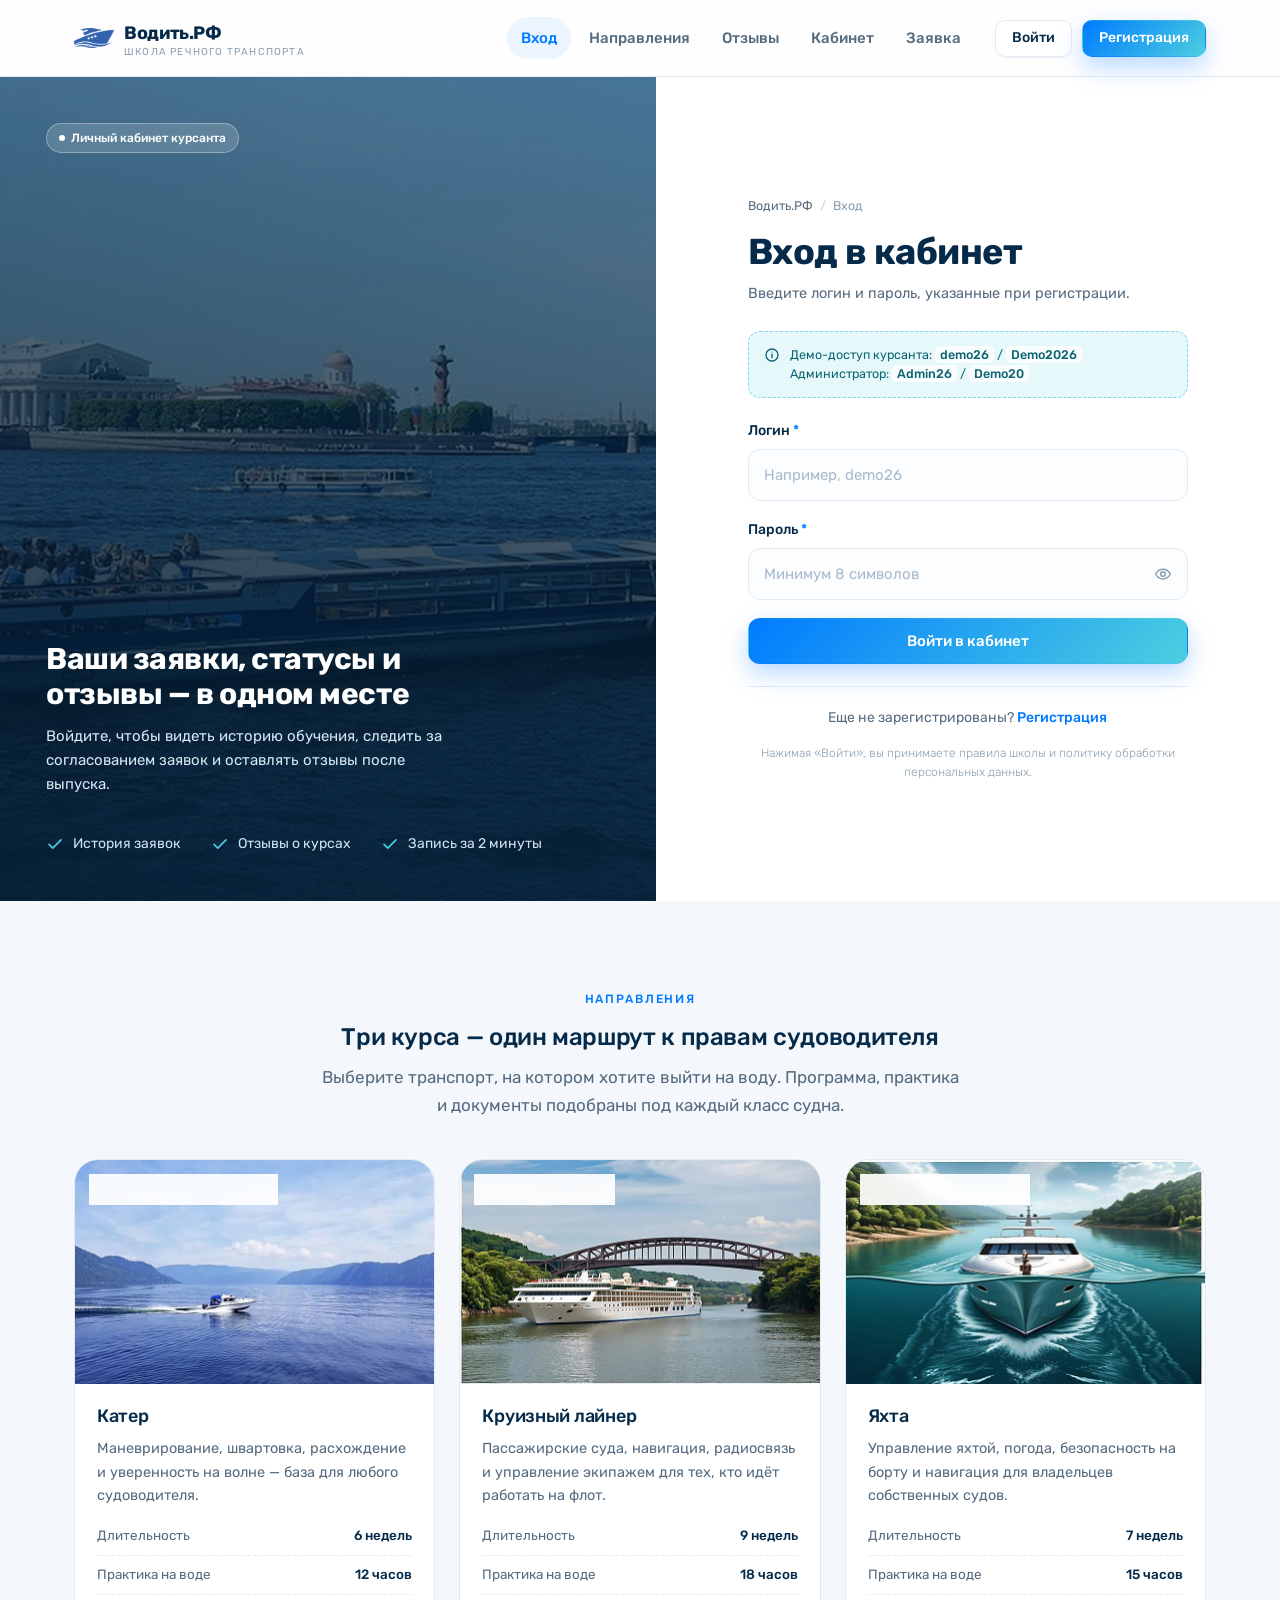
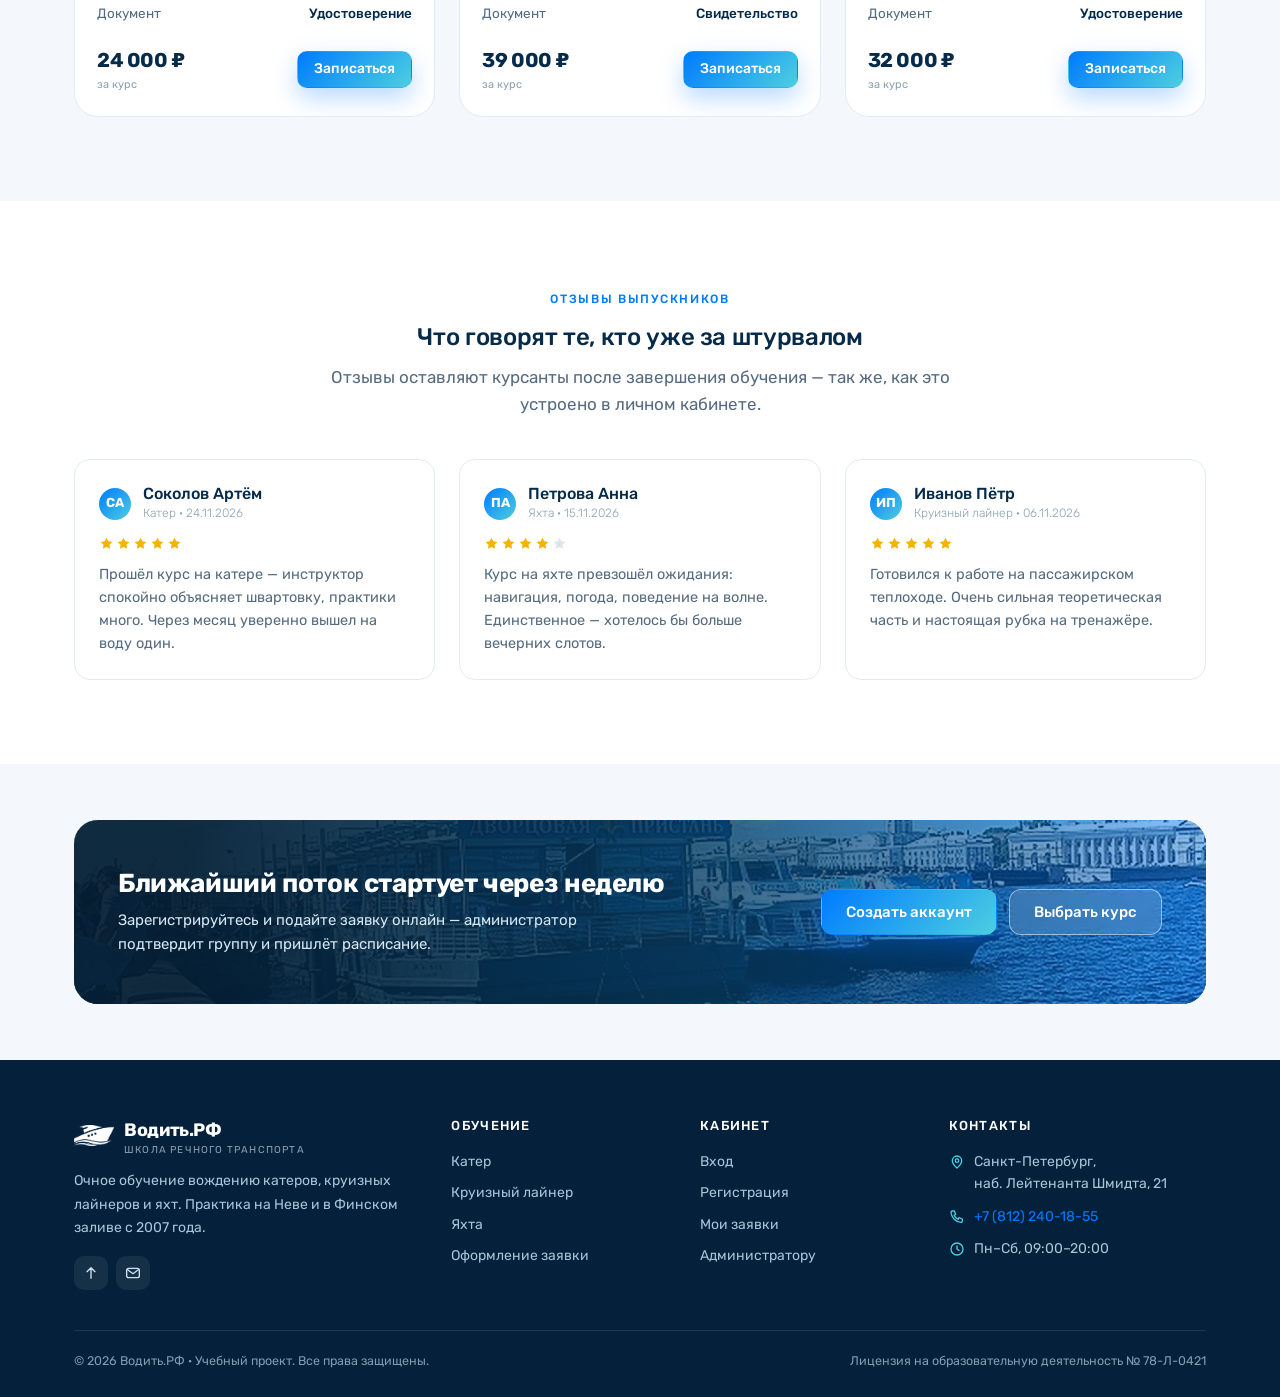
==== vodit-rf/account.html @ 9b8317c1 "Пересобирает сайт в плоский комплект: 5 HTML, 1 CSS, 1 JS и фото в одной папке Co-authored-by: arena" ====
<!DOCTYPE html>
<html lang="ru">
<head>
  <meta charset="UTF-8">
  <meta name="viewport" content="width=device-width, initial-scale=1">
  <title>Личный кабинет — Водить.РФ</title>
  <meta name="description" content="Личный кабинет курсанта школы «Водить.РФ»: история заявок на обучение, статусы согласования и отзывы о курсах.">
  <meta name="theme-color" content="#007BFF">
  <link rel="icon" href="favicon.png" type="image/png">
  <link rel="stylesheet" href="style.css">
</head>
<body data-page="account">
  <a class="skip-link" href="#main">Перейти к содержанию</a>

  <header class="site-header">
    <div class="container site-header__inner">
      <a class="brand" href="index.html" aria-label="Водить.РФ — на главную">
        <img src="logo.png" alt="" width="40" height="30" decoding="async">
        <span>Водить.РФ<small>школа речного транспорта</small></span>
      </a>

      <nav class="nav" id="mainNav" aria-label="Основная навигация">
        <ul class="nav__list">
          <li><a class="nav__link" href="index.html">Главная</a></li>
          <li><a class="nav__link" href="index.html#courses">Направления</a></li>
          <li><a class="nav__link is-active" href="account.html" aria-current="page">Мой кабинет</a></li>
          <li><a class="nav__link" href="request.html">Новая заявка</a></li>
        </ul>
      </nav>

      <div class="header-actions" data-header-actions>
        <a class="btn btn--ghost btn--sm" href="index.html">Войти</a>
        <a class="btn btn--primary btn--sm" href="register.html">Регистрация</a>
      </div>

      <button class="burger" type="button" aria-label="Меню" aria-controls="mainNav" aria-expanded="false"><span></span></button>
    </div>
  </header>

  <main id="main">
    <div class="page-head">
      <div class="container">
        <nav class="breadcrumbs" aria-label="Хлебные крошки">
          <a href="index.html">Главная</a><span class="sep">/</span><span>Личный кабинет</span>
        </nav>
        <h1>Личный кабинет</h1>
        <p>История ваших заявок, статусы согласования и отзывы о пройденных курсах.</p>
      </div>
    </div>

    <div class="container">
      <div class="account">
        <!-- Профиль -->
        <aside>
          <div class="card profile-card">
            <div class="profile-card__top">
              <span class="avatar" data-user-initials>—</span>
              <div class="profile-card__name" data-user-name>Курсант</div>
              <div class="profile-card__login" data-user-login>@login</div>
            </div>
            <div class="profile-card__info">
              <div>
                <svg viewBox="0 0 24 24" fill="none" stroke="currentColor" stroke-width="2" stroke-linecap="round" stroke-linejoin="round" aria-hidden="true"><rect x="2.5" y="5" width="19" height="14" rx="3"/><path d="m4 7 8 6 8-6"/></svg>
                <span><b>E-mail</b><span data-user-email>—</span></span>
              </div>
              <div>
                <svg viewBox="0 0 24 24" fill="none" stroke="currentColor" stroke-width="2" stroke-linecap="round" stroke-linejoin="round" aria-hidden="true"><path d="M5 3h3l2 5-2.5 1.5a12 12 0 0 0 6 6L15 13l5 2v3a2 2 0 0 1-2.2 2A16.5 16.5 0 0 1 3 5.2 2 2 0 0 1 5 3Z"/></svg>
                <span><b>Телефон</b><span data-user-phone>—</span></span>
              </div>
              <div>
                <svg viewBox="0 0 24 24" fill="none" stroke="currentColor" stroke-width="2" stroke-linecap="round" stroke-linejoin="round" aria-hidden="true"><rect x="3" y="5" width="18" height="16" rx="3"/><path d="M8 3v4M16 3v4M3 10h18"/></svg>
                <span><b>Дата рождения</b><span data-user-birth>—</span></span>
              </div>
            </div>
            <div class="profile-card__foot">
              <a class="btn btn--primary btn--block btn--sm" href="request.html">Новая заявка</a>
              <button class="btn btn--ghost btn--block btn--sm mt-8" type="button" data-action="logout">Выйти из аккаунта</button>
            </div>
          </div>
        </aside>

        <!-- Контент -->
        <div class="account__main">
          <section class="account-hero">
            <img src="account-hero.jpg" alt="" width="1000" height="563" loading="lazy" decoding="async">
            <div>
              <h2>С возвращением на борт!</h2>
              <p>Активные заявки и отзывы всегда под рукой.</p>
            </div>
            <div class="mini-stats">
              <div class="mini-stat"><b data-count-total>0</b><span>заявок</span></div>
              <div class="mini-stat"><b data-count-progress>0</b><span>в обучении</span></div>
              <div class="mini-stat"><b data-count-done>0</b><span>завершено</span></div>
            </div>
          </section>

          <!-- Слайдер -->
          <section class="card" aria-label="Атмосфера школы" style="padding:18px">
            <div class="panel-head" style="padding:4px 6px 0;margin-bottom:14px">
              <h2 style="font-size:18px;font-weight:500">Атмосфера школы</h2>
              <span class="xs">Слайды меняются каждые 3 секунды</span>
            </div>
            <div class="slider" data-slider data-interval="3000" role="region" aria-roledescription="карусель" aria-label="Фотографии обучения">
              <div class="slider__viewport">
                <div class="slider__track">
                  <figure class="slider__slide" style="margin:0">
                    <img src="slide-1.jpg" alt="Прогулочный теплоход у набережной" width="900" height="600" decoding="async">
                    <span class="badge badge--white slide-badge">Маршрут</span>
                    <figcaption class="slider__caption">
                      <h3>Каналы и набережные</h3>
                      <p>Городская акватория и работа с фарватером</p>
                    </figcaption>
                  </figure>
                  <figure class="slider__slide" style="margin:0">
                    <img src="slide-2.jpg" alt="Теплоход с пассажирами на Неве" width="900" height="600" loading="lazy" decoding="async">
                    <span class="badge badge--white slide-badge">Практика</span>
                    <figcaption class="slider__caption">
                      <h3>Большая вода</h3>
                      <p>Выходы на Неву и в Финский залив</p>
                    </figcaption>
                  </figure>
                  <figure class="slider__slide" style="margin:0">
                    <img src="slide-3.jpg" alt="Моторная лодка на песчаном берегу" width="900" height="600" loading="lazy" decoding="async">
                    <span class="badge badge--white slide-badge">Флот</span>
                    <figcaption class="slider__caption">
                      <h3>Суда школы</h3>
                      <p>Катера и яхты, готовые к занятиям</p>
                    </figcaption>
                  </figure>
                  <figure class="slider__slide" style="margin:0">
                    <img src="slide-4.jpg" alt="Пассажирское судно на реке" width="900" height="600" loading="lazy" decoding="async">
                    <span class="badge badge--white slide-badge">Лайнеры</span>
                    <figcaption class="slider__caption">
                      <h3>Пассажирский флот</h3>
                      <p>Практика на судне класса «река — море»</p>
                    </figcaption>
                  </figure>
                </div>
                <button class="slider__nav slider__nav--prev" type="button" aria-label="Предыдущий слайд">
                  <svg viewBox="0 0 24 24" fill="none" stroke="currentColor" stroke-width="2.4" stroke-linecap="round" stroke-linejoin="round" aria-hidden="true"><path d="m14 6-6 6 6 6"/></svg>
                </button>
                <button class="slider__nav slider__nav--next" type="button" aria-label="Следующий слайд">
                  <svg viewBox="0 0 24 24" fill="none" stroke="currentColor" stroke-width="2.4" stroke-linecap="round" stroke-linejoin="round" aria-hidden="true"><path d="m10 6 6 6-6 6"/></svg>
                </button>
                <div class="slider__dots"></div>
                <div class="slider__progress" aria-hidden="true"></div>
              </div>
            </div>
          </section>

          <!-- Вкладки -->
          <div class="tabs" role="tablist" aria-label="Разделы кабинета">
            <button class="tab is-active" type="button" role="tab" data-tab="requests" aria-selected="true" id="tabRequests" aria-controls="panelRequests">
              Мои заявки <span class="tab__count" data-count-requests>0</span>
            </button>
            <button class="tab" type="button" role="tab" data-tab="reviews" aria-selected="false" id="tabReviews" aria-controls="panelReviews">
              Мои отзывы <span class="tab__count" data-count-reviews>0</span>
            </button>
          </div>

          <section data-panel="requests" id="panelRequests" role="tabpanel" aria-labelledby="tabRequests">
            <div class="panel-head">
              <h2>История заявок</h2>
              <a class="btn btn--ghost btn--sm" href="request.html">+ Новая заявка</a>
            </div>
            <div class="requests" data-requests-list></div>
          </section>

          <section data-panel="reviews" id="panelReviews" role="tabpanel" aria-labelledby="tabReviews" hidden>
            <div class="panel-head">
              <h2>Мои отзывы</h2>
              <span class="xs">Отзыв доступен после завершения обучения</span>
            </div>
            <div class="requests" data-reviews-list></div>
          </section>
        </div>
      </div>
    </div>
  </main>

  <footer class="site-footer">
    <div class="container">
      <div class="footer-bottom" style="margin-top:0;border-top:0;padding-top:0">
        <span>© <span data-year>2026</span> Водить.РФ · Учебный проект</span>
        <span><a href="index.html#courses">Направления</a> · <a href="request.html">Оформить заявку</a> · <a href="index.html#faq">Вопросы</a></span>
      </div>
    </div>
  </footer>

  <!-- Модальное окно отзыва -->
  <div class="modal" id="reviewModal" role="dialog" aria-modal="true" aria-labelledby="reviewModalTitle" aria-hidden="true">
    <div class="modal__overlay"></div>
    <div class="modal__dialog">
      <div class="modal__head">
        <div>
          <h2 id="reviewModalTitle">Отзыв о курсе</h2>
          <p id="reviewRequestInfo">Заявка</p>
        </div>
        <button class="modal__close" type="button" data-modal-close aria-label="Закрыть окно">
          <svg viewBox="0 0 24 24" fill="none" stroke="currentColor" stroke-width="2.2" stroke-linecap="round" aria-hidden="true"><path d="m6 6 12 12M18 6 6 18"/></svg>
        </button>
      </div>

      <form id="reviewForm" novalidate>
        <div class="field">
          <label class="field__label">Ваша оценка</label>
          <div class="stars-input" id="ratingStars">
            <button type="button" data-value="1" aria-label="1 из 5"><svg viewBox="0 0 24 24" fill="currentColor" aria-hidden="true"><path d="M12 2.6l2.9 5.9 6.5.95-4.7 4.6 1.1 6.45L12 17.45 6.2 20.5l1.1-6.45-4.7-4.6 6.5-.95L12 2.6Z"/></svg></button>
            <button type="button" data-value="2" aria-label="2 из 5"><svg viewBox="0 0 24 24" fill="currentColor" aria-hidden="true"><path d="M12 2.6l2.9 5.9 6.5.95-4.7 4.6 1.1 6.45L12 17.45 6.2 20.5l1.1-6.45-4.7-4.6 6.5-.95L12 2.6Z"/></svg></button>
            <button type="button" data-value="3" aria-label="3 из 5"><svg viewBox="0 0 24 24" fill="currentColor" aria-hidden="true"><path d="M12 2.6l2.9 5.9 6.5.95-4.7 4.6 1.1 6.45L12 17.45 6.2 20.5l1.1-6.45-4.7-4.6 6.5-.95L12 2.6Z"/></svg></button>
            <button type="button" data-value="4" aria-label="4 из 5"><svg viewBox="0 0 24 24" fill="currentColor" aria-hidden="true"><path d="M12 2.6l2.9 5.9 6.5.95-4.7 4.6 1.1 6.45L12 17.45 6.2 20.5l1.1-6.45-4.7-4.6 6.5-.95L12 2.6Z"/></svg></button>
            <button type="button" data-value="5" aria-label="5 из 5"><svg viewBox="0 0 24 24" fill="currentColor" aria-hidden="true"><path d="M12 2.6l2.9 5.9 6.5.95-4.7 4.6 1.1 6.45L12 17.45 6.2 20.5l1.1-6.45-4.7-4.6 6.5-.95L12 2.6Z"/></svg></button>
          </div>
          <span class="error-text" id="ratingError" role="alert"></span>
        </div>

        <div class="field">
          <label class="field__label" for="reviewText">Ваш отзыв</label>
          <textarea class="textarea" id="reviewText" name="text" rows="4" placeholder="Что понравилось, что запомнилось, чего не хватило?" required></textarea>
          <span class="field__hint">Минимум 15 символов. Отзыв публикуется от вашего имени.</span>
          <span class="error-text" role="alert"></span>
        </div>

        <div class="modal__actions">
          <button class="btn btn--ghost" type="button" data-modal-close>Отмена</button>
          <button class="btn btn--primary" type="submit">Опубликовать отзыв</button>
        </div>
      </form>
    </div>
  </div>

  <script src="app.js" defer></script>
</body>
</html>
---- vodit-rf/style.css ----
/* ============================================================
   Водить.РФ — Школа вождения речного транспорта
   Единый файл стилей (дизайн-система по брендбуку)
   Палитра: #007BFF · #4CCFE0 · #FFFFFF · #28A745 · #6C757D
   Шрифт: Rubik (локально, woff2)
   ============================================================ */

/* ---------- 1. Шрифты (Rubik встроен в base64 — внешние файлы не нужны) ---------- */
@font-face {
  font-family: "Rubik";
  font-style: normal;
  font-weight: 300;
  font-display: swap;
  src: url("[data-uri]") format("woff2");
  unicode-range: U+0301, U+0400-045F, U+0490-0491, U+04B0-04B1, U+2116;
}
@font-face {
  font-family: "Rubik";
  font-style: normal;
  font-weight: 300;
  font-display: swap;
  src: url("[data-uri]") format("woff2");
  unicode-range: U+0000-00FF, U+0131, U+0152-0153, U+02BB-02BC, U+02C6, U+02DA,
    U+02DC, U+0304, U+0308, U+0329, U+2000-206F, U+20AC, U+2122, U+2191, U+2193,
    U+2212, U+2215, U+FEFF, U+FFFD;
}
@font-face {
  font-family: "Rubik";
  font-style: normal;
  font-weight: 400;
  font-display: swap;
  src: url("[data-uri]") format("woff2");
  unicode-range: U+0301, U+0400-045F, U+0490-0491, U+04B0-04B1, U+2116;
}
@font-face {
  font-family: "Rubik";
  font-style: normal;
  font-weight: 400;
  font-display: swap;
  src: url("[data-uri]") format("woff2");
  unicode-range: U+0000-00FF, U+0131, U+0152-0153, U+02BB-02BC, U+02C6, U+02DA,
    U+02DC, U+0304, U+0308, U+0329, U+2000-206F, U+20AC, U+2122, U+2191, U+2193,
    U+2212, U+2215, U+FEFF, U+FFFD;
}
@font-face {
  font-family: "Rubik";
  font-style: normal;
  font-weight: 500;
  font-display: swap;
  src: url("[data-uri]") format("woff2");
  unicode-range: U+0301, U+0400-045F, U+0490-0491, U+04B0-04B1, U+2116;
}
@font-face {
  font-family: "Rubik";
  font-style: normal;
  font-weight: 500;
  font-display: swap;
  src: url("[data-uri]") format("woff2");
  unicode-range: U+0000-00FF, U+0131, U+0152-0153, U+02BB-02BC, U+02C6, U+02DA,
    U+02DC, U+0304, U+0308, U+0329, U+2000-206F, U+20AC, U+2122, U+2191, U+2193,
    U+2212, U+2215, U+FEFF, U+FFFD;
}
@font-face {
  font-family: "Rubik";
  font-style: normal;
  font-weight: 700;
  font-display: swap;
  src: url("[data-uri]") format("woff2");
  unicode-range: U+0301, U+0400-045F, U+0490-0491, U+04B0-04B1, U+2116;
}
@font-face {
  font-family: "Rubik";
  font-style: normal;
  font-weight: 700;
  font-display: swap;
  src: url("[data-uri]") format("woff2");
  unicode-range: U+0000-00FF, U+0131, U+0152-0153, U+02BB-02BC, U+02C6, U+02DA,
    U+02DC, U+0304, U+0308, U+0329, U+2000-206F, U+20AC, U+2122, U+2191, U+2193,
    U+2212, U+2215, U+FEFF, U+FFFD;
}

/* ---------- 2. Токены ---------- */
:root {
  /* Бренд */
  --blue: #007bff;
  --blue-dark: #0066d6;
  --blue-deep: #0a3d63;
  --navy: #062b4a;
  --aqua: #4ccfe0;
  --aqua-soft: #e7f8fb;
  --green: #28a745;
  --green-soft: #e8f7ec;
  --gray: #6c757d;
  --white: #ffffff;

  /* Нейтральные */
  --bg: #f4f8fc;
  --surface: #ffffff;
  --line: #e2ebf3;
  --text: #10263a;
  --text-soft: #566b7f;
  --text-mute: #8ba0b2;

  /* Эффекты */
  --radius-sm: 10px;
  --radius: 16px;
  --radius-lg: 24px;
  --shadow-xs: 0 1px 2px rgba(10, 61, 99, 0.06);
  --shadow-sm: 0 4px 14px rgba(10, 61, 99, 0.07);
  --shadow: 0 12px 34px rgba(10, 61, 99, 0.1);
  --shadow-lg: 0 24px 60px rgba(6, 43, 74, 0.16);
  --ring: 0 0 0 4px rgba(0, 123, 255, 0.16);
  --grad-sea: linear-gradient(135deg, #0a3d63 0%, #007bff 62%, #4ccfe0 130%);
  --grad-aqua: linear-gradient(135deg, #007bff 0%, #4ccfe0 100%);
  --ease: cubic-bezier(0.22, 0.61, 0.36, 1);
  --header-h: 76px;
  --container: 1180px;
}

/* ---------- 3. Сброс и база ---------- */
*,
*::before,
*::after {
  box-sizing: border-box;
}
html {
  -webkit-text-size-adjust: 100%;
  scroll-behavior: smooth;
  scroll-padding-top: calc(var(--header-h) + 16px);
}
body {
  margin: 0;
  font-family: "Rubik", "Segoe UI", system-ui, -apple-system, sans-serif;
  font-size: 16px;
  line-height: 1.6;
  color: var(--text);
  background: var(--bg);
  -webkit-font-smoothing: antialiased;
  text-rendering: optimizeLegibility;
  overflow-x: hidden;
}
img,
svg,
video {
  display: block;
  max-width: 100%;
}
img {
  height: auto;
}
a {
  color: var(--blue);
  text-decoration: none;
  transition: color 0.2s var(--ease);
}
a:hover {
  color: var(--blue-dark);
}
button,
input,
select,
textarea {
  font: inherit;
  color: inherit;
}
button {
  cursor: pointer;
  border: 0;
  background: none;
}
ul,
ol {
  margin: 0;
  padding: 0;
  list-style: none;
}
p {
  margin: 0 0 1em;
}
p:last-child {
  margin-bottom: 0;
}
h1,
h2,
h3,
h4 {
  margin: 0 0 0.5em;
  line-height: 1.22;
  letter-spacing: -0.015em;
  font-weight: 700;
  color: var(--navy);
}
/* Размеры по руководству по стилю */
h1 {
  font-size: 36px;
}
h2 {
  font-size: 24px;
  font-weight: 500;
}
h3 {
  font-size: 18px;
  font-weight: 500;
}
.small,
.text-sm {
  font-size: 14px;
}
.xs {
  font-size: 12px;
  font-weight: 300;
  color: var(--text-mute);
}
:focus-visible {
  outline: 3px solid var(--aqua);
  outline-offset: 2px;
}
::selection {
  background: rgba(0, 123, 255, 0.18);
}
[hidden] {
  display: none !important;
}

/* ---------- 4. Каркас ---------- */
.container {
  width: 100%;
  max-width: var(--container);
  margin-inline: auto;
  padding-inline: 24px;
}
.section {
  padding: 84px 0;
}
.section--tight {
  padding: 56px 0;
}
.section--surface {
  background: var(--surface);
}
.section__head {
  max-width: 640px;
  margin-bottom: 40px;
}
.section__head--center {
  margin-inline: auto;
  text-align: center;
}
.eyebrow {
  display: inline-flex;
  align-items: center;
  gap: 8px;
  margin-bottom: 14px;
  font-size: 12px;
  font-weight: 500;
  letter-spacing: 0.14em;
  text-transform: uppercase;
  color: var(--blue);
}
.eyebrow::before {
  content: "";
  width: 22px;
  height: 2px;
  border-radius: 2px;
  background: var(--grad-aqua);
}
.section__head--center .eyebrow::before {
  display: none;
}
.lead {
  font-size: 17px;
  color: var(--text-soft);
}
.grid {
  display: grid;
  gap: 24px;
}
.grid--2 {
  grid-template-columns: repeat(2, minmax(0, 1fr));
}
.grid--3 {
  grid-template-columns: repeat(3, minmax(0, 1fr));
}
.grid--4 {
  grid-template-columns: repeat(4, minmax(0, 1fr));
}
.skip-link {
  position: absolute;
  left: 16px;
  top: -60px;
  z-index: 200;
  padding: 10px 18px;
  border-radius: var(--radius-sm);
  background: var(--blue);
  color: #fff;
  font-weight: 500;
  transition: top 0.2s var(--ease);
}
.skip-link:focus {
  top: 12px;
  color: #fff;
}

/* ---------- 5. Шапка ---------- */
.site-header {
  position: sticky;
  top: 0;
  z-index: 90;
  background: rgba(255, 255, 255, 0.86);
  backdrop-filter: blur(14px);
  -webkit-backdrop-filter: blur(14px);
  border-bottom: 1px solid rgba(226, 235, 243, 0.9);
  transition: box-shadow 0.25s var(--ease), background 0.25s var(--ease);
}
.site-header.is-scrolled {
  box-shadow: 0 8px 26px rgba(10, 61, 99, 0.1);
  background: rgba(255, 255, 255, 0.95);
}
.site-header__inner {
  display: flex;
  align-items: center;
  gap: 20px;
  min-height: var(--header-h);
}
.brand {
  display: inline-flex;
  align-items: center;
  gap: 10px;
  font-weight: 700;
  font-size: 18px;
  color: var(--navy);
  letter-spacing: -0.02em;
  flex-shrink: 0;
}
.brand:hover {
  color: var(--blue);
}
.brand img {
  width: 40px;
  height: 30px;
  object-fit: contain;
}
.brand span small {
  display: block;
  font-size: 10px;
  font-weight: 400;
  letter-spacing: 0.12em;
  text-transform: uppercase;
  color: var(--text-mute);
  line-height: 1;
}
.nav {
  margin-left: auto;
}
.nav__list {
  display: flex;
  align-items: center;
  gap: 4px;
}
.nav__link {
  position: relative;
  display: inline-block;
  padding: 9px 14px;
  border-radius: 999px;
  font-size: 15px;
  font-weight: 500;
  color: var(--text-soft);
  transition: color 0.2s var(--ease), background 0.2s var(--ease);
}
.nav__link:hover,
.nav__link.is-active {
  color: var(--blue);
  background: rgba(0, 123, 255, 0.07);
}
.header-actions {
  display: flex;
  align-items: center;
  gap: 10px;
}
.header-user {
  display: inline-flex;
  align-items: center;
  gap: 10px;
  padding: 6px 14px 6px 6px;
  border: 1px solid var(--line);
  border-radius: 999px;
  background: #fff;
  font-size: 14px;
  font-weight: 500;
  color: var(--navy);
  transition: border-color 0.2s var(--ease), box-shadow 0.2s var(--ease);
}
.header-user:hover {
  border-color: rgba(0, 123, 255, 0.4);
  box-shadow: var(--shadow-xs);
  color: var(--navy);
}
.avatar {
  display: grid;
  place-items: center;
  width: 32px;
  height: 32px;
  border-radius: 50%;
  background: var(--grad-aqua);
  color: #fff;
  font-size: 13px;
  font-weight: 700;
  flex-shrink: 0;
}
.avatar--lg {
  width: 64px;
  height: 64px;
  font-size: 22px;
}
.burger {
  display: none;
  width: 44px;
  height: 44px;
  border-radius: 12px;
  border: 1px solid var(--line);
  background: #fff;
  place-items: center;
}
.burger span {
  display: block;
  width: 20px;
  height: 2px;
  border-radius: 2px;
  background: var(--navy);
  transition: transform 0.25s var(--ease), opacity 0.2s var(--ease);
  position: relative;
}
.burger span::before,
.burger span::after {
  content: "";
  position: absolute;
  left: 0;
  width: 20px;
  height: 2px;
  border-radius: 2px;
  background: var(--navy);
  transition: transform 0.25s var(--ease);
}
.burger span::before {
  top: -6px;
}
.burger span::after {
  top: 6px;
}
.burger[aria-expanded="true"] span {
  background: transparent;
}
.burger[aria-expanded="true"] span::before {
  transform: translateY(6px) rotate(45deg);
}
.burger[aria-expanded="true"] span::after {
  transform: translateY(-6px) rotate(-45deg);
}

/* ---------- 6. Кнопки ---------- */
.btn {
  display: inline-flex;
  align-items: center;
  justify-content: center;
  gap: 9px;
  padding: 13px 24px;
  border-radius: 12px;
  font-size: 15px;
  font-weight: 500;
  line-height: 1.2;
  text-align: center;
  white-space: nowrap;
  border: 1px solid transparent;
  transition: transform 0.18s var(--ease), box-shadow 0.22s var(--ease),
    background 0.22s var(--ease), color 0.22s var(--ease),
    border-color 0.22s var(--ease);
  will-change: transform;
}
.btn:active {
  transform: translateY(1px) scale(0.995);
}
.btn:disabled,
.btn[aria-disabled="true"] {
  opacity: 0.55;
  cursor: not-allowed;
  transform: none;
  box-shadow: none;
}
.btn svg {
  width: 18px;
  height: 18px;
  flex-shrink: 0;
}
.btn--primary {
  background: var(--grad-aqua);
  color: #fff;
  box-shadow: 0 10px 24px rgba(0, 123, 255, 0.28);
}
.btn--primary:hover {
  color: #fff;
  box-shadow: 0 16px 32px rgba(0, 123, 255, 0.36);
  transform: translateY(-2px);
}
.btn--ghost {
  background: #fff;
  color: var(--navy);
  border-color: var(--line);
  box-shadow: var(--shadow-xs);
}
.btn--ghost:hover {
  color: var(--blue);
  border-color: rgba(0, 123, 255, 0.45);
  transform: translateY(-2px);
  box-shadow: var(--shadow-sm);
}
.btn--light {
  background: rgba(255, 255, 255, 0.14);
  border-color: rgba(255, 255, 255, 0.5);
  color: #fff;
  backdrop-filter: blur(6px);
}
.btn--light:hover {
  background: rgba(255, 255, 255, 0.24);
  color: #fff;
  transform: translateY(-2px);
}
.btn--success {
  background: var(--green);
  color: #fff;
  box-shadow: 0 10px 24px rgba(40, 167, 69, 0.26);
}
.btn--success:hover {
  color: #fff;
  transform: translateY(-2px);
}
.btn--danger {
  background: #d13a34;
  color: #fff;
  box-shadow: 0 10px 24px rgba(209, 58, 52, 0.24);
}
.btn--danger:hover {
  color: #fff;
  background: #bf2f29;
  transform: translateY(-2px);
}
.btn--sm {
  padding: 9px 16px;
  font-size: 14px;
  border-radius: 10px;
}
.btn--block {
  width: 100%;
}
.btn--icon {
  padding: 10px;
  width: 42px;
  height: 42px;
  border-radius: 12px;
}
.btn.is-loading {
  color: transparent !important;
  pointer-events: none;
  position: relative;
}
.btn.is-loading::after {
  content: "";
  position: absolute;
  inset: 0;
  margin: auto;
  width: 18px;
  height: 18px;
  border-radius: 50%;
  border: 2px solid rgba(255, 255, 255, 0.45);
  border-top-color: #fff;
  animation: spin 0.7s linear infinite;
}
@keyframes spin {
  to {
    transform: rotate(360deg);
  }
}
.link-arrow {
  display: inline-flex;
  align-items: center;
  gap: 6px;
  font-weight: 500;
  font-size: 15px;
}
.link-arrow svg {
  width: 16px;
  height: 16px;
  transition: transform 0.2s var(--ease);
}
.link-arrow:hover svg {
  transform: translateX(4px);
}

/* ---------- 7. Бейджи, чипы ---------- */
.badge {
  display: inline-flex;
  align-items: center;
  gap: 6px;
  padding: 5px 12px;
  border-radius: 999px;
  font-size: 12px;
  font-weight: 500;
  line-height: 1.5;
  white-space: nowrap;
}
.badge::before {
  content: "";
  width: 6px;
  height: 6px;
  border-radius: 50%;
  background: currentColor;
}
.badge--new {
  background: rgba(0, 123, 255, 0.12);
  color: #0064d0;
}
.badge--progress {
  background: rgba(76, 207, 224, 0.2);
  color: #0a7c8c;
}
.badge--done {
  background: var(--green-soft);
  color: #1c7a33;
}
.badge--neutral {
  background: #eef3f8;
  color: var(--gray);
}
.badge--white {
  background: rgba(255, 255, 255, 0.16);
  color: #fff;
  border: 1px solid rgba(255, 255, 255, 0.32);
}
.chip {
  display: inline-flex;
  align-items: center;
  gap: 6px;
  padding: 6px 13px;
  border-radius: 999px;
  background: #eef5fb;
  color: var(--text-soft);
  font-size: 13px;
  font-weight: 500;
}
.chip svg {
  width: 14px;
  height: 14px;
  color: var(--blue);
}

/* ---------- 8. Карточки ---------- */
.card {
  background: var(--surface);
  border: 1px solid var(--line);
  border-radius: var(--radius-lg);
  box-shadow: var(--shadow-xs);
}
.card--pad {
  padding: 26px;
}
.card--hover {
  transition: transform 0.28s var(--ease), box-shadow 0.28s var(--ease),
    border-color 0.28s var(--ease);
}
.card--hover:hover {
  transform: translateY(-4px);
  box-shadow: var(--shadow);
  border-color: rgba(0, 123, 255, 0.28);
}
.card__title {
  margin-bottom: 6px;
  font-size: 18px;
  font-weight: 500;
}
.muted {
  color: var(--text-soft);
}
.divider {
  height: 1px;
  margin: 20px 0;
  background: var(--line);
}

/* ---------- 9. Формы ---------- */
.field {
  margin-bottom: 18px;
}
.field__label {
  display: block;
  margin-bottom: 7px;
  font-size: 14px;
  font-weight: 500;
  color: var(--navy);
}
.field__label .req {
  color: var(--blue);
}
.field__hint {
  display: block;
  margin-top: 6px;
  font-size: 12px;
  font-weight: 300;
  color: var(--text-mute);
}
.input,
.select,
.textarea {
  width: 100%;
  padding: 13px 15px;
  border: 1px solid var(--line);
  border-radius: 12px;
  background: #fbfdff;
  font-size: 15px;
  color: var(--text);
  transition: border-color 0.2s var(--ease), box-shadow 0.2s var(--ease),
    background 0.2s var(--ease);
}
.input::placeholder,
.textarea::placeholder {
  color: #a9bacb;
}
.input:hover,
.select:hover,
.textarea:hover {
  border-color: #c9d9e6;
}
.input:focus,
.select:focus,
.textarea:focus {
  outline: none;
  background: #fff;
  border-color: var(--blue);
  box-shadow: var(--ring);
}
.textarea {
  min-height: 110px;
  resize: vertical;
}
.select {
  appearance: none;
  -webkit-appearance: none;
  background-image: url("data:image/svg+xml,%3Csvg xmlns='http://www.w3.org/2000/svg' width='16' height='16' viewBox='0 0 24 24' fill='none' stroke='%236C757D' stroke-width='2.4' stroke-linecap='round' stroke-linejoin='round'%3E%3Cpath d='m6 9 6 6 6-6'/%3E%3C/svg%3E");
  background-repeat: no-repeat;
  background-position: right 14px center;
  padding-right: 42px;
  cursor: pointer;
}
.input-wrap {
  position: relative;
}
.input-wrap .input {
  padding-right: 46px;
}
.input-wrap__btn {
  position: absolute;
  top: 50%;
  right: 8px;
  transform: translateY(-50%);
  display: grid;
  place-items: center;
  width: 34px;
  height: 34px;
  border-radius: 9px;
  color: var(--text-mute);
  transition: color 0.2s var(--ease), background 0.2s var(--ease);
}
.input-wrap__btn:hover {
  color: var(--blue);
  background: rgba(0, 123, 255, 0.08);
}
.input-wrap__btn svg {
  width: 18px;
  height: 18px;
}
.field.has-error .input,
.field.has-error .select,
.field.has-error .textarea {
  border-color: #e0443e;
  background: #fff6f6;
}
.field.has-error .input:focus {
  box-shadow: 0 0 0 4px rgba(224, 68, 62, 0.12);
}
.field.is-valid .input {
  border-color: rgba(40, 167, 69, 0.6);
}
.error-text {
  display: none;
  margin-top: 6px;
  font-size: 12.5px;
  font-weight: 500;
  color: #d13a34;
  animation: shakeIn 0.32s var(--ease);
}
.field.has-error .error-text {
  display: flex;
  align-items: flex-start;
  gap: 5px;
}
.error-text::before {
  content: "!";
  display: inline-grid;
  place-items: center;
  width: 13px;
  height: 13px;
  margin-top: 2px;
  border-radius: 50%;
  background: #d13a34;
  color: #fff;
  font-size: 9px;
  font-weight: 700;
  flex-shrink: 0;
}
@keyframes shakeIn {
  0% {
    opacity: 0;
    transform: translateY(-4px);
  }
  60% {
    transform: translateX(2px);
  }
  100% {
    opacity: 1;
    transform: none;
  }
}
.form-grid {
  display: grid;
  grid-template-columns: repeat(2, minmax(0, 1fr));
  gap: 0 18px;
}
.form-grid .field--full {
  grid-column: 1 / -1;
}
.checkbox {
  display: flex;
  align-items: flex-start;
  gap: 10px;
  font-size: 13px;
  color: var(--text-soft);
  cursor: pointer;
  line-height: 1.5;
}
.checkbox input {
  width: 18px;
  height: 18px;
  margin: 1px 0 0;
  accent-color: var(--blue);
  flex-shrink: 0;
  cursor: pointer;
}
.checkbox a {
  font-weight: 500;
}
.form-note {
  margin-top: 14px;
  font-size: 12px;
  font-weight: 300;
  color: var(--text-mute);
  text-align: center;
}
.form-actions {
  margin-top: 8px;
}
.password-meter {
  display: flex;
  gap: 5px;
  margin-top: 8px;
}
.password-meter i {
  height: 4px;
  flex: 1;
  border-radius: 3px;
  background: #e6eef5;
  transition: background 0.25s var(--ease);
}
.password-meter[data-level="1"] i:nth-child(1) {
  background: #e0443e;
}
.password-meter[data-level="2"] i:nth-child(-n + 2) {
  background: #f0a92c;
}
.password-meter[data-level="3"] i {
  background: var(--green);
}
.search {
  position: relative;
  flex: 1 1 220px;
  min-width: 180px;
}
.search .input {
  padding-left: 42px;
}
.search svg {
  position: absolute;
  left: 14px;
  top: 50%;
  transform: translateY(-50%);
  width: 17px;
  height: 17px;
  color: var(--text-mute);
  pointer-events: none;
}

/* ---------- 10. Hero ---------- */
.hero {
  position: relative;
  overflow: hidden;
  padding: 104px 0 96px;
  color: #fff;
  background: var(--navy);
  isolation: isolate;
}
.hero__bg {
  position: absolute;
  inset: 0;
  z-index: -2;
  width: 100%;
  height: 100%;
  object-fit: cover;
  object-position: center 42%;
  transform: scale(1.02);
}
.hero::after {
  content: "";
  position: absolute;
  inset: 0;
  z-index: -1;
  background: linear-gradient(
      100deg,
      rgba(4, 30, 52, 0.94) 4%,
      rgba(6, 47, 80, 0.86) 38%,
      rgba(0, 82, 140, 0.45) 68%,
      rgba(76, 207, 224, 0.22) 100%
    ),
    linear-gradient(to top, rgba(4, 30, 52, 0.75), transparent 42%);
}
.hero__inner {
  max-width: 720px;
}
.hero .eyebrow {
  color: #9fe9f4;
}
.hero .eyebrow::before {
  background: var(--aqua);
}
.hero h1 {
  margin-bottom: 18px;
  color: #fff;
  font-size: clamp(28px, 3vw, 36px);
  line-height: 1.15;
  letter-spacing: -0.03em;
}
.hero h1 em {
  font-style: normal;
  background: linear-gradient(100deg, #7ee3f0, #ffffff 70%);
  -webkit-background-clip: text;
  background-clip: text;
  color: transparent;
}
.hero__lead {
  max-width: 560px;
  margin-bottom: 30px;
  font-size: 17px;
  color: #d4e6f2;
}
.hero__actions {
  display: flex;
  flex-wrap: wrap;
  gap: 12px;
  margin-bottom: 36px;
}
.hero__facts {
  display: flex;
  flex-wrap: wrap;
  gap: 12px 30px;
}
.hero__fact {
  display: flex;
  align-items: center;
  gap: 9px;
  font-size: 14px;
  color: #cfe4f2;
}
.hero__fact svg {
  width: 18px;
  height: 18px;
  color: var(--aqua);
  flex-shrink: 0;
}
.hero__fact b {
  color: #fff;
  font-weight: 500;
}
.hero__wave {
  position: absolute;
  left: 0;
  right: 0;
  bottom: -1px;
  z-index: 1;
  width: 100%;
  height: 70px;
  color: var(--bg);
  pointer-events: none;
}
.hero-stats {
  position: relative;
  z-index: 2;
  margin-top: -54px;
}
.stats-grid {
  display: grid;
  grid-template-columns: repeat(4, minmax(0, 1fr));
  gap: 1px;
  overflow: hidden;
  background: var(--line);
  border-radius: var(--radius-lg);
  box-shadow: var(--shadow);
}
.stat {
  padding: 24px 22px;
  background: #fff;
}
.stat__value {
  font-size: 28px;
  font-weight: 700;
  line-height: 1.2;
  color: var(--navy);
  letter-spacing: -0.02em;
}
.stat__value span {
  color: var(--blue);
}
.stat__label {
  font-size: 13px;
  color: var(--text-soft);
}

/* ---------- 11. Направления ---------- */
.transport-card {
  display: flex;
  flex-direction: column;
  overflow: hidden;
  background: #fff;
  border: 1px solid var(--line);
  border-radius: var(--radius-lg);
  transition: transform 0.3s var(--ease), box-shadow 0.3s var(--ease),
    border-color 0.3s var(--ease);
}
.transport-card:hover {
  transform: translateY(-6px);
  box-shadow: var(--shadow);
  border-color: rgba(0, 123, 255, 0.3);
}
.transport-card__media {
  position: relative;
  aspect-ratio: 16 / 10;
  overflow: hidden;
  background: #dceaf4;
}
.transport-card__media img {
  width: 100%;
  height: 100%;
  object-fit: cover;
  transition: transform 0.6s var(--ease);
}
.transport-card:hover .transport-card__media img {
  transform: scale(1.06);
}
.transport-card__tag {
  position: absolute;
  top: 14px;
  left: 14px;
  padding: 6px 12px;
  border-radius: 999px;
  background: rgba(255, 255, 255, 0.92);
  color: var(--navy);
  font-size: 12px;
  font-weight: 500;
  backdrop-filter: blur(4px);
}
.transport-card__body {
  display: flex;
  flex-direction: column;
  flex: 1;
  padding: 22px;
}
.transport-card__body p {
  font-size: 14.5px;
  color: var(--text-soft);
}
.spec-list {
  margin: 4px 0 20px;
  display: grid;
  gap: 8px;
  font-size: 13.5px;
  color: var(--text-soft);
}
.spec-list li {
  display: flex;
  justify-content: space-between;
  gap: 12px;
  padding-bottom: 8px;
  border-bottom: 1px dashed var(--line);
}
.spec-list li:last-child {
  border-bottom: 0;
  padding-bottom: 0;
}
.spec-list b {
  font-weight: 500;
  color: var(--navy);
  white-space: nowrap;
}
.transport-card__foot {
  display: flex;
  align-items: center;
  justify-content: space-between;
  gap: 12px;
  margin-top: auto;
}
.price {
  font-size: 20px;
  font-weight: 700;
  color: var(--navy);
  letter-spacing: -0.02em;
}
.price small {
  display: block;
  font-size: 11px;
  font-weight: 400;
  color: var(--text-mute);
  letter-spacing: 0;
}

/* ---------- 12. Слайдер ---------- */
.slider {
  position: relative;
  overflow: hidden;
  border-radius: var(--radius-lg);
  background: var(--navy);
  box-shadow: var(--shadow);
  isolation: isolate;
}
.slider__viewport {
  position: relative;
  aspect-ratio: 3 / 2;
  max-height: 520px;
}
.slider__track {
  display: flex;
  height: 100%;
  transition: transform 0.65s var(--ease);
  will-change: transform;
}
.slider__slide {
  position: relative;
  flex: 0 0 100%;
  height: 100%;
}
.slider__slide img {
  width: 100%;
  height: 100%;
  object-fit: cover;
}
.slider__slide::after {
  content: "";
  position: absolute;
  inset: 0;
  background: linear-gradient(
    to top,
    rgba(4, 30, 52, 0.82) 0%,
    rgba(4, 30, 52, 0.14) 46%,
    transparent 78%
  );
}
.slider__caption {
  position: absolute;
  left: 0;
  right: 0;
  bottom: 0;
  z-index: 2;
  padding: 28px 30px;
  color: #fff;
}
.slider__caption h3 {
  margin-bottom: 4px;
  color: #fff;
  font-size: 20px;
  font-weight: 500;
}
.slider__caption p {
  font-size: 14px;
  color: #d5e7f3;
}
.slider__nav {
  position: absolute;
  top: 50%;
  z-index: 3;
  display: grid;
  place-items: center;
  width: 46px;
  height: 46px;
  border-radius: 50%;
  background: rgba(255, 255, 255, 0.9);
  color: var(--navy);
  transform: translateY(-50%);
  box-shadow: 0 6px 18px rgba(4, 30, 52, 0.28);
  transition: background 0.2s var(--ease), transform 0.2s var(--ease);
}
.slider__nav:hover {
  background: #fff;
  transform: translateY(-50%) scale(1.06);
}
.slider__nav svg {
  width: 20px;
  height: 20px;
}
.slider__nav--prev {
  left: 18px;
}
.slider__nav--next {
  right: 18px;
}
.slider__dots {
  position: absolute;
  right: 26px;
  bottom: 26px;
  z-index: 3;
  display: flex;
  gap: 8px;
}
.slider__dot {
  width: 9px;
  height: 9px;
  border-radius: 999px;
  background: rgba(255, 255, 255, 0.45);
  transition: width 0.3s var(--ease), background 0.3s var(--ease);
}
.slider__dot.is-active {
  width: 26px;
  background: #fff;
}
.slider__progress {
  position: absolute;
  left: 0;
  bottom: 0;
  z-index: 4;
  height: 3px;
  width: 100%;
  transform-origin: left center;
  background: var(--grad-aqua);
  transform: scaleX(0);
}
.slider.is-paused .slider__progress {
  animation-play-state: paused;
}
.slider__slide .slide-badge {
  position: absolute;
  top: 20px;
  left: 22px;
  z-index: 2;
}

/* ---------- 13. Шаги ---------- */
.steps {
  counter-reset: step;
  display: grid;
  grid-template-columns: repeat(4, minmax(0, 1fr));
  gap: 22px;
}
.step {
  position: relative;
  padding: 26px 22px;
  border-radius: var(--radius);
  background: #fff;
  border: 1px solid var(--line);
  transition: transform 0.25s var(--ease), box-shadow 0.25s var(--ease);
}
.step:hover {
  transform: translateY(-4px);
  box-shadow: var(--shadow-sm);
}
.step::before {
  counter-increment: step;
  content: "0" counter(step);
  display: block;
  margin-bottom: 14px;
  font-size: 30px;
  font-weight: 700;
  line-height: 1;
  color: transparent;
  -webkit-text-stroke: 1.6px rgba(0, 123, 255, 0.4);
}
.step h3 {
  margin-bottom: 6px;
}
.step p {
  font-size: 14px;
  color: var(--text-soft);
}
.step__icon {
  position: absolute;
  top: 24px;
  right: 20px;
  width: 22px;
  height: 22px;
  color: rgba(76, 207, 224, 0.85);
}

/* ---------- 14. Отзывы ---------- */
.review-card {
  display: flex;
  flex-direction: column;
  height: 100%;
  padding: 24px;
  border-radius: var(--radius);
  background: #fff;
  border: 1px solid var(--line);
}
.review-card__head {
  display: flex;
  align-items: center;
  gap: 12px;
  margin-bottom: 12px;
}
.review-card__name {
  font-weight: 500;
  color: var(--navy);
  line-height: 1.3;
}
.review-card__meta {
  font-size: 12px;
  font-weight: 300;
  color: var(--text-mute);
}
.review-card p {
  font-size: 14.5px;
  color: var(--text-soft);
}
.rating {
  display: inline-flex;
  gap: 2px;
  color: #f5b301;
}
.rating svg {
  width: 15px;
  height: 15px;
}
.rating svg.is-off {
  color: #dbe5ee;
}

/* ---------- 15. FAQ ---------- */
.faq {
  display: grid;
  gap: 12px;
}
.faq__item {
  border: 1px solid var(--line);
  border-radius: 14px;
  background: #fff;
  overflow: hidden;
  transition: border-color 0.25s var(--ease), box-shadow 0.25s var(--ease);
}
.faq__item.is-open {
  border-color: rgba(0, 123, 255, 0.35);
  box-shadow: var(--shadow-sm);
}
.faq__q {
  display: flex;
  align-items: center;
  justify-content: space-between;
  gap: 16px;
  width: 100%;
  padding: 18px 22px;
  font-size: 16px;
  font-weight: 500;
  text-align: left;
  color: var(--navy);
}
.faq__q::after {
  content: "";
  width: 10px;
  height: 10px;
  border-right: 2px solid var(--blue);
  border-bottom: 2px solid var(--blue);
  transform: rotate(45deg) translateY(-2px);
  transition: transform 0.3s var(--ease);
  flex-shrink: 0;
}
.faq__item.is-open .faq__q::after {
  transform: rotate(-135deg) translateY(-2px);
}
.faq__a {
  display: grid;
  grid-template-rows: 0fr;
  transition: grid-template-rows 0.34s var(--ease);
}
.faq__item.is-open .faq__a {
  grid-template-rows: 1fr;
}
.faq__a > div {
  overflow: hidden;
}
.faq__a p {
  padding: 0 22px 20px;
  font-size: 14.5px;
  color: var(--text-soft);
}

/* ---------- 16. CTA-полоса ---------- */
.cta-band {
  position: relative;
  overflow: hidden;
  border-radius: var(--radius-lg);
  color: #fff;
  isolation: isolate;
  background: var(--navy);
}
.cta-band img {
  position: absolute;
  inset: 0;
  z-index: -2;
  width: 100%;
  height: 100%;
  object-fit: cover;
}
.cta-band::after {
  content: "";
  position: absolute;
  inset: 0;
  z-index: -1;
  background: linear-gradient(
    92deg,
    rgba(4, 30, 52, 0.94) 10%,
    rgba(6, 61, 99, 0.8) 55%,
    rgba(0, 123, 255, 0.45) 100%
  );
}
.cta-band__inner {
  display: flex;
  align-items: center;
  justify-content: space-between;
  gap: 32px;
  padding: 48px 44px;
}
.cta-band h2 {
  margin-bottom: 8px;
  color: #fff;
  font-size: 26px;
  font-weight: 700;
}
.cta-band p {
  max-width: 520px;
  font-size: 15px;
  color: #d5e7f3;
}
.cta-band__actions {
  display: flex;
  flex-wrap: wrap;
  gap: 12px;
  flex-shrink: 0;
}

/* ---------- 17. Подвал ---------- */
.site-footer {
  padding: 56px 0 26px;
  background: #04203a;
  color: #a9c4d8;
}
.footer-grid {
  display: grid;
  grid-template-columns: 1.6fr 1fr 1fr 1.2fr;
  gap: 34px;
}
.site-footer .brand {
  color: #fff;
  margin-bottom: 14px;
}
.site-footer .brand:hover {
  color: var(--aqua);
}
.site-footer p {
  font-size: 14px;
  line-height: 1.7;
}
.footer__title {
  margin-bottom: 14px;
  font-size: 13px;
  font-weight: 500;
  letter-spacing: 0.1em;
  text-transform: uppercase;
  color: #fff;
}
.footer__list {
  display: grid;
  gap: 9px;
  font-size: 14px;
}
.footer__list a {
  color: #a9c4d8;
}
.footer__list a:hover {
  color: #fff;
}
.footer__contact {
  display: flex;
  align-items: flex-start;
  gap: 9px;
  font-size: 14px;
  color: #a9c4d8;
  margin-bottom: 10px;
}
.footer__contact svg {
  width: 16px;
  height: 16px;
  margin-top: 3px;
  color: var(--aqua);
  flex-shrink: 0;
}
.footer-bottom {
  display: flex;
  flex-wrap: wrap;
  align-items: center;
  justify-content: space-between;
  gap: 12px;
  margin-top: 40px;
  padding-top: 20px;
  border-top: 1px solid rgba(255, 255, 255, 0.1);
  font-size: 12.5px;
  color: #7f9cb2;
}
.socials {
  display: flex;
  gap: 8px;
}
.socials a {
  display: grid;
  place-items: center;
  width: 34px;
  height: 34px;
  border-radius: 10px;
  background: rgba(255, 255, 255, 0.07);
  color: #cfe2ef;
  transition: background 0.2s var(--ease), transform 0.2s var(--ease);
}
.socials a:hover {
  background: var(--blue);
  color: #fff;
  transform: translateY(-2px);
}
.socials svg {
  width: 16px;
  height: 16px;
}

/* ---------- 18. Внутренние страницы ---------- */
.page-head {
  padding: 46px 0 40px;
  background: radial-gradient(
    120% 140% at 15% 0%,
    rgba(76, 207, 224, 0.18) 0%,
    rgba(0, 123, 255, 0.06) 42%,
    transparent 72%
  );
  border-bottom: 1px solid var(--line);
}
.breadcrumbs {
  display: flex;
  flex-wrap: wrap;
  align-items: center;
  gap: 7px;
  margin-bottom: 14px;
  font-size: 12.5px;
  color: var(--text-mute);
}
.breadcrumbs a {
  color: var(--text-soft);
}
.breadcrumbs a:hover {
  color: var(--blue);
}
.breadcrumbs span.sep {
  opacity: 0.5;
}
.page-head h1 {
  margin-bottom: 10px;
}
.page-head p {
  max-width: 620px;
  color: var(--text-soft);
  margin: 0;
}

/* ---------- 19. Авторизация ---------- */
.auth {
  min-height: calc(100vh - var(--header-h));
  display: grid;
  grid-template-columns: 1.05fr 1fr;
  background: #fff;
}
.auth__aside {
  position: relative;
  display: flex;
  flex-direction: column;
  justify-content: flex-end;
  min-height: 560px;
  padding: 46px;
  color: #fff;
  overflow: hidden;
  isolation: isolate;
  background: var(--navy);
}
.auth__aside img {
  position: absolute;
  inset: 0;
  z-index: -2;
  width: 100%;
  height: 100%;
  object-fit: cover;
  object-position: center 60%;
}
.auth__aside::after {
  content: "";
  position: absolute;
  inset: 0;
  z-index: -1;
  background: linear-gradient(
    190deg,
    rgba(4, 30, 52, 0.5) 0%,
    rgba(4, 30, 52, 0.78) 55%,
    rgba(4, 30, 52, 0.96) 100%
  );
}
.auth__aside h2 {
  margin-bottom: 12px;
  color: #fff;
  font-size: 30px;
  font-weight: 700;
  line-height: 1.16;
  max-width: 420px;
}
.auth__aside p {
  max-width: 420px;
  font-size: 15px;
  color: #d6e8f4;
}
.auth__aside .hero__facts {
  margin-top: 22px;
}
.auth__panel {
  display: flex;
  align-items: center;
  justify-content: center;
  padding: 54px 40px;
}
.auth-card {
  width: 100%;
  max-width: 440px;
}
.auth-card__head {
  margin-bottom: 26px;
}
.auth-card__head h1 {
  margin-bottom: 8px;
}
.auth-card__head p {
  font-size: 14.5px;
  color: var(--text-soft);
}
.auth-switch {
  margin-top: 22px;
  padding-top: 20px;
  border-top: 1px solid var(--line);
  font-size: 14px;
  text-align: center;
  color: var(--text-soft);
}
.auth-switch a {
  font-weight: 500;
}
.demo-hint {
  display: flex;
  align-items: flex-start;
  gap: 10px;
  margin-bottom: 22px;
  padding: 13px 15px;
  border-radius: 12px;
  background: var(--aqua-soft);
  border: 1px dashed rgba(76, 207, 224, 0.7);
  font-size: 12.5px;
  color: #0b6472;
  line-height: 1.55;
}
.demo-hint svg {
  width: 16px;
  height: 16px;
  flex-shrink: 0;
  margin-top: 2px;
}
.demo-hint code {
  padding: 1px 5px;
  border-radius: 5px;
  background: rgba(255, 255, 255, 0.75);
  font-family: inherit;
  font-weight: 500;
}

/* ---------- 20. Личный кабинет ---------- */
.account {
  display: grid;
  grid-template-columns: 300px minmax(0, 1fr);
  gap: 28px;
  align-items: start;
  padding: 34px 0 80px;
}
.profile-card {
  position: sticky;
  top: calc(var(--header-h) + 20px);
  overflow: hidden;
  padding: 0;
}
.profile-card__top {
  padding: 24px 22px;
  background: var(--grad-sea);
  color: #fff;
}
.profile-card__top .avatar {
  width: 56px;
  height: 56px;
  margin-bottom: 14px;
  font-size: 19px;
  background: rgba(255, 255, 255, 0.22);
  border: 1px solid rgba(255, 255, 255, 0.4);
}
.profile-card__name {
  font-size: 17px;
  font-weight: 500;
  line-height: 1.3;
}
.profile-card__login {
  font-size: 12.5px;
  color: rgba(255, 255, 255, 0.75);
}
.profile-card__info {
  display: grid;
  gap: 12px;
  padding: 20px 22px;
}
.profile-card__info div {
  display: flex;
  gap: 10px;
  font-size: 13.5px;
  color: var(--text-soft);
}
.profile-card__info svg {
  width: 16px;
  height: 16px;
  margin-top: 3px;
  color: var(--blue);
  flex-shrink: 0;
}
.profile-card__info b {
  display: block;
  font-size: 11px;
  font-weight: 300;
  text-transform: uppercase;
  letter-spacing: 0.08em;
  color: var(--text-mute);
}
.profile-card__foot {
  padding: 0 22px 22px;
}
.account__main {
  min-width: 0;
  display: grid;
  gap: 26px;
}
.account-hero {
  position: relative;
  overflow: hidden;
  display: flex;
  flex-wrap: wrap;
  align-items: center;
  justify-content: space-between;
  gap: 18px;
  padding: 26px 28px;
  border-radius: var(--radius-lg);
  background: var(--grad-sea);
  color: #fff;
  isolation: isolate;
}
.account-hero img {
  position: absolute;
  inset: 0;
  z-index: -2;
  width: 100%;
  height: 100%;
  object-fit: cover;
  opacity: 0.32;
}
.account-hero::after {
  content: "";
  position: absolute;
  inset: 0;
  z-index: -1;
  background: linear-gradient(
    90deg,
    rgba(4, 30, 52, 0.72),
    rgba(0, 123, 255, 0.25)
  );
}
.account-hero h2 {
  margin-bottom: 4px;
  color: #fff;
  font-size: 21px;
  font-weight: 500;
}
.account-hero p {
  font-size: 13.5px;
  color: #d5e7f3;
}
.mini-stats {
  display: flex;
  flex-wrap: wrap;
  gap: 10px;
}
.mini-stat {
  min-width: 104px;
  padding: 12px 15px;
  border-radius: 13px;
  background: rgba(255, 255, 255, 0.14);
  border: 1px solid rgba(255, 255, 255, 0.22);
  backdrop-filter: blur(6px);
}
.mini-stat b {
  display: block;
  font-size: 21px;
  font-weight: 700;
  line-height: 1.2;
  color: #fff;
}
.mini-stat span {
  font-size: 11.5px;
  color: rgba(255, 255, 255, 0.82);
}
.tabs {
  display: flex;
  flex-wrap: wrap;
  gap: 6px;
  padding: 5px;
  border-radius: 14px;
  background: #eaf2f9;
  width: fit-content;
  max-width: 100%;
}
.tab {
  display: inline-flex;
  align-items: center;
  gap: 8px;
  padding: 9px 18px;
  border-radius: 10px;
  font-size: 14px;
  font-weight: 500;
  color: var(--text-soft);
  transition: background 0.22s var(--ease), color 0.22s var(--ease),
    box-shadow 0.22s var(--ease);
}
.tab:hover {
  color: var(--blue);
}
.tab.is-active {
  background: #fff;
  color: var(--navy);
  box-shadow: var(--shadow-xs);
}
.tab__count {
  display: inline-grid;
  place-items: center;
  min-width: 20px;
  height: 20px;
  padding: 0 6px;
  border-radius: 999px;
  background: rgba(0, 123, 255, 0.12);
  color: var(--blue);
  font-size: 11.5px;
  font-weight: 500;
}
.panel-head {
  display: flex;
  flex-wrap: wrap;
  align-items: center;
  justify-content: space-between;
  gap: 12px;
  margin-bottom: 18px;
}
.panel-head h2 {
  margin: 0;
}
.requests {
  display: grid;
  gap: 16px;
}
.request-card {
  position: relative;
  display: grid;
  grid-template-columns: 64px minmax(0, 1fr) auto;
  gap: 18px;
  align-items: center;
  padding: 20px;
  border-radius: var(--radius);
  border: 1px solid var(--line);
  background: #fff;
  transition: border-color 0.25s var(--ease), box-shadow 0.25s var(--ease),
    transform 0.25s var(--ease);
}
.request-card:hover {
  border-color: rgba(0, 123, 255, 0.3);
  box-shadow: var(--shadow-sm);
}
.request-card__icon {
  display: grid;
  place-items: center;
  width: 64px;
  height: 64px;
  border-radius: 16px;
  background: var(--aqua-soft);
  color: #0079a1;
}
.request-card__icon svg {
  width: 30px;
  height: 30px;
}
.request-card__title {
  display: flex;
  flex-wrap: wrap;
  align-items: center;
  gap: 10px;
  margin-bottom: 6px;
  font-size: 16px;
  font-weight: 500;
  color: var(--navy);
}
.request-card__title .num {
  font-size: 12px;
  font-weight: 400;
  color: var(--text-mute);
}
.request-meta {
  display: flex;
  flex-wrap: wrap;
  gap: 6px 18px;
  font-size: 13px;
  color: var(--text-soft);
}
.request-meta span {
  display: inline-flex;
  align-items: center;
  gap: 6px;
}
.request-meta svg {
  width: 14px;
  height: 14px;
  color: var(--text-mute);
  flex-shrink: 0;
}
.request-card__side {
  display: flex;
  flex-direction: column;
  align-items: flex-end;
  gap: 8px;
  text-align: right;
}
.request-card__action {
  display: flex;
  flex-wrap: wrap;
  gap: 8px;
  justify-content: flex-end;
}
.review-done {
  display: inline-flex;
  align-items: center;
  gap: 7px;
  padding: 6px 11px;
  border-radius: 9px;
  background: var(--green-soft);
  color: #1c7a33;
  font-size: 12.5px;
  font-weight: 500;
}
.review-done svg {
  width: 14px;
  height: 14px;
}
.hint-row {
  display: flex;
  align-items: center;
  gap: 6px;
  font-size: 12px;
  color: var(--text-mute);
}
.hint-row svg {
  width: 13px;
  height: 13px;
}

/* ---------- 21. Оформление заявки ---------- */
.request-layout {
  display: grid;
  grid-template-columns: minmax(0, 1fr) 372px;
  gap: 28px;
  align-items: start;
  padding: 34px 0 80px;
}
.form-card {
  padding: 30px;
}
.form-section {
  padding-bottom: 8px;
  margin-bottom: 8px;
}
.form-section + .form-section {
  padding-top: 22px;
  border-top: 1px solid var(--line);
}
.form-section__title {
  display: flex;
  align-items: center;
  gap: 10px;
  margin-bottom: 16px;
  font-size: 16px;
  font-weight: 500;
  color: var(--navy);
}
.form-section__title i {
  display: grid;
  place-items: center;
  width: 26px;
  height: 26px;
  border-radius: 8px;
  background: rgba(0, 123, 255, 0.1);
  color: var(--blue);
  font-size: 12px;
  font-weight: 700;
  font-style: normal;
  flex-shrink: 0;
}
.summary {
  position: sticky;
  top: calc(var(--header-h) + 20px);
  overflow: hidden;
}
.summary__media {
  position: relative;
  aspect-ratio: 16 / 10;
  overflow: hidden;
  background: #dceaf4;
}
.summary__media img {
  width: 100%;
  height: 100%;
  object-fit: cover;
  transition: opacity 0.3s var(--ease);
}
.summary__media::after {
  content: "";
  position: absolute;
  inset: 0;
  background: linear-gradient(to top, rgba(4, 30, 52, 0.55), transparent 55%);
}
.summary__label {
  position: absolute;
  left: 16px;
  bottom: 14px;
  z-index: 1;
  font-size: 12px;
  font-weight: 500;
  letter-spacing: 0.1em;
  text-transform: uppercase;
  color: #fff;
}
.summary__body {
  padding: 22px;
}
.summary__body h3 {
  margin-bottom: 14px;
  font-size: 17px;
}
.summary-list {
  display: grid;
  gap: 11px;
  font-size: 14px;
}
.summary-list div {
  display: flex;
  justify-content: space-between;
  gap: 14px;
}
.summary-list dt,
.summary-list span:first-child {
  color: var(--text-soft);
}
.summary-list b {
  font-weight: 500;
  text-align: right;
  color: var(--navy);
}
.summary__total {
  display: flex;
  align-items: flex-end;
  justify-content: space-between;
  margin-top: 18px;
  padding-top: 16px;
  border-top: 1px dashed var(--line);
}
.summary__total span {
  font-size: 13px;
  color: var(--text-soft);
}
.summary__total b {
  font-size: 24px;
  font-weight: 700;
  color: var(--navy);
  letter-spacing: -0.02em;
}
.summary__note {
  display: flex;
  gap: 8px;
  margin-top: 14px;
  padding: 11px 13px;
  border-radius: 10px;
  background: #f3f8fd;
  font-size: 12px;
  color: var(--text-soft);
  line-height: 1.5;
}
.summary__note svg {
  width: 15px;
  height: 15px;
  flex-shrink: 0;
  color: var(--blue);
  margin-top: 1px;
}
.success-card {
  padding: 40px 32px;
  text-align: center;
  animation: popIn 0.4s var(--ease);
}
.success-card__icon {
  display: grid;
  place-items: center;
  width: 74px;
  height: 74px;
  margin: 0 auto 18px;
  border-radius: 50%;
  background: var(--green-soft);
  color: var(--green);
}
.success-card__icon svg {
  width: 36px;
  height: 36px;
}
.success-card h2 {
  margin-bottom: 8px;
}
.success-card p {
  max-width: 440px;
  margin-inline: auto;
  color: var(--text-soft);
}
.success-card__num {
  display: inline-block;
  margin: 16px 0 22px;
  padding: 9px 18px;
  border-radius: 10px;
  background: #f3f8fd;
  border: 1px dashed var(--line);
  font-size: 14px;
  color: var(--text-soft);
}
.success-card__num b {
  color: var(--navy);
}
.success-card__actions {
  display: flex;
  flex-wrap: wrap;
  gap: 10px;
  justify-content: center;
}
@keyframes popIn {
  from {
    opacity: 0;
    transform: scale(0.97) translateY(10px);
  }
  to {
    opacity: 1;
    transform: none;
  }
}

/* ---------- 22. Админ-панель ---------- */
.admin-gate {
  display: grid;
  place-items: center;
  min-height: calc(100vh - var(--header-h));
  padding: 48px 24px;
  background: radial-gradient(
      80% 70% at 80% 0%,
      rgba(76, 207, 224, 0.2),
      transparent 60%
    ),
    radial-gradient(70% 60% at 0% 100%, rgba(0, 123, 255, 0.14), transparent 62%);
}
.admin-gate .auth-card {
  max-width: 420px;
  padding: 34px;
  border-radius: var(--radius-lg);
  background: #fff;
  box-shadow: var(--shadow);
  border: 1px solid var(--line);
}
.admin-gate h2 {
  margin-bottom: 8px;
  font-size: 26px;
  font-weight: 700;
}
.admin-gate__icon {
  display: grid;
  place-items: center;
  width: 54px;
  height: 54px;
  margin-bottom: 18px;
  border-radius: 16px;
  background: var(--grad-sea);
  color: #fff;
}
.admin-gate__icon svg {
  width: 26px;
  height: 26px;
}
.admin-page {
  padding: 32px 0 72px;
}
.admin-top {
  display: flex;
  flex-wrap: wrap;
  align-items: flex-end;
  justify-content: space-between;
  gap: 16px;
  margin-bottom: 24px;
}
.admin-top h1 {
  margin-bottom: 4px;
}
.admin-top p {
  margin: 0;
  font-size: 14px;
  color: var(--text-soft);
}
.admin-user {
  display: flex;
  align-items: center;
  gap: 10px;
  font-size: 13px;
  color: var(--text-soft);
}
.admin-stats {
  display: grid;
  grid-template-columns: repeat(4, minmax(0, 1fr));
  gap: 16px;
  margin-bottom: 24px;
}
.stat-card {
  position: relative;
  overflow: hidden;
  padding: 20px;
  border-radius: var(--radius);
  border: 1px solid var(--line);
  background: #fff;
  transition: transform 0.22s var(--ease), box-shadow 0.22s var(--ease);
}
.stat-card:hover {
  transform: translateY(-3px);
  box-shadow: var(--shadow-sm);
}
.stat-card__label {
  display: flex;
  align-items: center;
  gap: 7px;
  margin-bottom: 8px;
  font-size: 12.5px;
  color: var(--text-soft);
}
.stat-card__label i {
  width: 8px;
  height: 8px;
  border-radius: 50%;
  background: var(--blue);
}
.stat-card--progress .stat-card__label i {
  background: var(--aqua);
}
.stat-card--done .stat-card__label i {
  background: var(--green);
}
.stat-card--all .stat-card__label i {
  background: var(--gray);
}
.stat-card__value {
  font-size: 30px;
  font-weight: 700;
  line-height: 1.1;
  color: var(--navy);
  letter-spacing: -0.02em;
}
.stat-card__foot {
  margin-top: 6px;
  font-size: 11.5px;
  color: var(--text-mute);
}
.admin-panel {
  border-radius: var(--radius-lg);
  border: 1px solid var(--line);
  background: #fff;
  overflow: hidden;
}
.toolbar {
  display: flex;
  flex-wrap: wrap;
  align-items: center;
  gap: 12px;
  padding: 18px 20px;
  border-bottom: 1px solid var(--line);
  background: #fbfdff;
}
.toolbar .select {
  width: auto;
  min-width: 168px;
  padding-block: 11px;
  font-size: 14px;
  background-color: #fff;
}
.toolbar .search .input {
  padding-block: 11px;
  font-size: 14px;
  background: #fff;
}
.toolbar__reset {
  padding: 10px 14px;
  border-radius: 10px;
  font-size: 13.5px;
  color: var(--text-soft);
  transition: color 0.2s var(--ease), background 0.2s var(--ease);
}
.toolbar__reset:hover {
  color: var(--blue);
  background: rgba(0, 123, 255, 0.07);
}
.table-wrap {
  overflow-x: auto;
}
.table {
  width: 100%;
  border-collapse: collapse;
  font-size: 14px;
  min-width: 860px;
}
.table th,
.table td {
  padding: 14px 16px;
  text-align: left;
  vertical-align: middle;
  border-bottom: 1px solid var(--line);
}
.table th {
  position: static;
  background: #f7fafd;
  font-size: 11.5px;
  font-weight: 500;
  letter-spacing: 0.07em;
  text-transform: uppercase;
  color: var(--text-soft);
  white-space: nowrap;
}
.table tbody tr {
  transition: background 0.18s var(--ease);
}
.table tbody tr:hover {
  background: #f7fbff;
}
.table tbody tr:last-child td {
  border-bottom: 0;
}
.table th.is-sortable {
  cursor: pointer;
  user-select: none;
}
.table th.is-sortable:hover {
  color: var(--blue);
}
.table th .sort-ind {
  display: inline-block;
  margin-left: 5px;
  font-size: 9px;
  color: var(--blue);
  opacity: 0.35;
}
.table th[aria-sort="ascending"] .sort-ind,
.table th[aria-sort="descending"] .sort-ind {
  opacity: 1;
}
.cell-user {
  display: flex;
  align-items: center;
  gap: 10px;
}
.cell-user__name {
  font-weight: 500;
  color: var(--navy);
  line-height: 1.3;
}
.cell-user__sub {
  font-size: 12px;
  color: var(--text-mute);
}
.cell-num {
  font-size: 12.5px;
  color: var(--text-mute);
  white-space: nowrap;
}
.status-select {
  padding: 8px 30px 8px 11px;
  border-radius: 999px;
  border: 1px solid transparent;
  font-size: 12.5px;
  font-weight: 500;
  background-position: right 9px center;
  cursor: pointer;
  min-width: 168px;
  transition: box-shadow 0.2s var(--ease), border-color 0.2s var(--ease);
}
.status-select:hover {
  box-shadow: var(--shadow-xs);
  border-color: rgba(10, 61, 99, 0.15);
}
.status-select:focus {
  outline: none;
  box-shadow: var(--ring);
}
.status-select[data-status="new"] {
  background-color: rgba(0, 123, 255, 0.12);
  color: #0064d0;
}
.status-select[data-status="progress"] {
  background-color: rgba(76, 207, 224, 0.2);
  color: #0a7c8c;
}
.status-select[data-status="done"] {
  background-color: var(--green-soft);
  color: #1c7a33;
}
.row-actions {
  display: flex;
  gap: 6px;
}
.icon-btn {
  display: grid;
  place-items: center;
  width: 36px;
  height: 36px;
  border-radius: 10px;
  border: 1px solid var(--line);
  background: #fff;
  color: var(--text-soft);
  transition: color 0.2s var(--ease), border-color 0.2s var(--ease),
    background 0.2s var(--ease), transform 0.2s var(--ease);
}
.icon-btn:hover {
  color: var(--blue);
  border-color: rgba(0, 123, 255, 0.4);
  background: #f7fbff;
  transform: translateY(-1px);
}
.icon-btn svg {
  width: 16px;
  height: 16px;
}
.icon-btn--danger:hover {
  color: #d13a34;
  border-color: rgba(209, 58, 52, 0.4);
  background: #fff7f7;
}
.pagination {
  display: flex;
  flex-wrap: wrap;
  align-items: center;
  justify-content: space-between;
  gap: 14px;
  padding: 16px 20px;
  border-top: 1px solid var(--line);
  background: #fbfdff;
}
.pagination__info {
  font-size: 13px;
  color: var(--text-soft);
}
.pagination__list {
  display: flex;
  gap: 6px;
}
.page-btn {
  display: grid;
  place-items: center;
  min-width: 36px;
  height: 36px;
  padding: 0 9px;
  border-radius: 10px;
  border: 1px solid var(--line);
  background: #fff;
  font-size: 13.5px;
  font-weight: 500;
  color: var(--text-soft);
  transition: all 0.2s var(--ease);
}
.page-btn:hover:not(:disabled) {
  border-color: rgba(0, 123, 255, 0.45);
  color: var(--blue);
}
.page-btn.is-active {
  background: var(--blue);
  border-color: var(--blue);
  color: #fff;
  box-shadow: 0 6px 16px rgba(0, 123, 255, 0.28);
}
.page-btn:disabled {
  opacity: 0.45;
  cursor: not-allowed;
}
.page-btn svg {
  width: 15px;
  height: 15px;
}
.empty {
  padding: 56px 24px;
  text-align: center;
}
.empty__icon {
  display: grid;
  place-items: center;
  width: 64px;
  height: 64px;
  margin: 0 auto 16px;
  border-radius: 50%;
  background: #f0f6fc;
  color: #8fb3cf;
}
.empty__icon svg {
  width: 28px;
  height: 28px;
}
.empty h3 {
  margin-bottom: 6px;
}
.empty p {
  max-width: 380px;
  margin-inline: auto;
  font-size: 14px;
  color: var(--text-soft);
}

/* ---------- 23. Тосты и модальные окна ---------- */
.toasts {
  position: fixed;
  top: calc(var(--header-h) + 14px);
  right: 18px;
  z-index: 300;
  display: flex;
  flex-direction: column;
  gap: 10px;
  width: min(360px, calc(100vw - 36px));
  pointer-events: none;
}
.toast {
  display: flex;
  align-items: flex-start;
  gap: 11px;
  padding: 14px 16px;
  border-radius: 14px;
  background: #fff;
  border: 1px solid var(--line);
  box-shadow: var(--shadow);
  pointer-events: auto;
  animation: toastIn 0.34s var(--ease);
}
.toast.is-out {
  animation: toastOut 0.3s var(--ease) forwards;
}
.toast__icon {
  display: grid;
  place-items: center;
  width: 30px;
  height: 30px;
  border-radius: 9px;
  flex-shrink: 0;
  background: rgba(0, 123, 255, 0.12);
  color: var(--blue);
}
.toast__icon svg {
  width: 16px;
  height: 16px;
}
.toast__body {
  flex: 1;
  min-width: 0;
}
.toast__title {
  font-size: 14px;
  font-weight: 500;
  color: var(--navy);
  line-height: 1.35;
}
.toast__text {
  font-size: 12.5px;
  color: var(--text-soft);
  line-height: 1.45;
}
.toast__close {
  display: grid;
  place-items: center;
  width: 24px;
  height: 24px;
  border-radius: 7px;
  color: var(--text-mute);
  flex-shrink: 0;
}
.toast__close:hover {
  background: #f1f6fb;
  color: var(--navy);
}
.toast--success .toast__icon {
  background: var(--green-soft);
  color: var(--green);
}
.toast--success .toast__icon::before {
  content: "";
}
.toast--error .toast__icon {
  background: #fdeceb;
  color: #d13a34;
}
.toast--info .toast__icon {
  background: var(--aqua-soft);
  color: #0a7c8c;
}
@keyframes toastIn {
  from {
    opacity: 0;
    transform: translateX(24px) scale(0.97);
  }
  to {
    opacity: 1;
    transform: none;
  }
}
@keyframes toastOut {
  to {
    opacity: 0;
    transform: translateX(24px) scale(0.97);
  }
}
.modal {
  position: fixed;
  inset: 0;
  z-index: 250;
  display: grid;
  place-items: center;
  padding: 20px;
  opacity: 0;
  visibility: hidden;
  transition: opacity 0.25s var(--ease), visibility 0.25s var(--ease);
}
.modal.is-open {
  opacity: 1;
  visibility: visible;
}
.modal__overlay {
  position: absolute;
  inset: 0;
  background: rgba(4, 26, 44, 0.55);
  backdrop-filter: blur(3px);
}
.modal__dialog {
  position: relative;
  width: min(520px, 100%);
  max-height: calc(100vh - 40px);
  overflow-y: auto;
  padding: 28px;
  border-radius: var(--radius-lg);
  background: #fff;
  box-shadow: var(--shadow-lg);
  transform: translateY(14px) scale(0.98);
  transition: transform 0.28s var(--ease);
}
.modal.is-open .modal__dialog {
  transform: none;
}
.modal__head {
  display: flex;
  align-items: flex-start;
  justify-content: space-between;
  gap: 14px;
  margin-bottom: 18px;
}
.modal__head h2 {
  margin: 0;
  font-size: 20px;
  font-weight: 500;
}
.modal__head p {
  margin: 4px 0 0;
  font-size: 13.5px;
  color: var(--text-soft);
}
.modal__close {
  display: grid;
  place-items: center;
  width: 34px;
  height: 34px;
  border-radius: 10px;
  color: var(--text-mute);
  flex-shrink: 0;
}
.modal__close:hover {
  background: #f1f6fb;
  color: var(--navy);
}
.modal__close svg {
  width: 18px;
  height: 18px;
}
.modal__actions {
  display: flex;
  flex-wrap: wrap;
  justify-content: flex-end;
  gap: 10px;
  margin-top: 22px;
}
.stars-input {
  display: flex;
  gap: 4px;
  margin-bottom: 6px;
}
.stars-input button {
  padding: 2px;
  color: #dbe5ee;
  transition: color 0.16s var(--ease), transform 0.16s var(--ease);
}
.stars-input button:hover {
  transform: scale(1.12);
}
.stars-input button svg {
  width: 28px;
  height: 28px;
}
.stars-input button.is-active {
  color: #f5b301;
}
.detail-grid {
  display: grid;
  gap: 10px;
  font-size: 14px;
}
.detail-grid div {
  display: flex;
  justify-content: space-between;
  gap: 16px;
  padding-bottom: 9px;
  border-bottom: 1px dashed var(--line);
}
.detail-grid dt,
.detail-grid span:first-child {
  color: var(--text-soft);
}
.detail-grid b {
  font-weight: 500;
  text-align: right;
  color: var(--navy);
}

/* ---------- 24. Анимации появления ---------- */
.reveal {
  opacity: 0;
  transform: translateY(22px);
  transition: opacity 0.6s var(--ease), transform 0.6s var(--ease);
  transition-delay: var(--delay, 0ms);
}
.reveal.is-visible {
  opacity: 1;
  transform: none;
}

/* ---------- 25. Адаптивность ---------- */
@media (max-width: 1080px) {
  .footer-grid {
    grid-template-columns: 1fr 1fr;
    gap: 30px;
  }
  .request-layout {
    grid-template-columns: minmax(0, 1fr) 330px;
  }
  .auth {
    grid-template-columns: 1fr;
  }
  .auth__aside {
    display: none;
  }
}
@media (max-width: 980px) {
  .grid--4,
  .stats-grid,
  .admin-stats {
    grid-template-columns: repeat(2, minmax(0, 1fr));
  }
  .steps {
    grid-template-columns: repeat(2, minmax(0, 1fr));
  }
  .grid--3 {
    grid-template-columns: repeat(2, minmax(0, 1fr));
  }
  .account {
    grid-template-columns: 1fr;
  }
  .profile-card {
    position: static;
  }
  .request-layout {
    grid-template-columns: minmax(0, 1fr);
  }
  .summary {
    position: static;
    order: -1;
  }
  .cta-band__inner {
    flex-direction: column;
    align-items: flex-start;
    padding: 38px 30px;
  }
}
@media (max-width: 860px) {
  .burger {
    display: grid;
  }
  .nav {
    position: fixed;
    top: var(--header-h);
    left: 0;
    right: 0;
    z-index: 80;
    margin: 0;
    padding: 14px 20px 20px;
    background: #fff;
    border-bottom: 1px solid var(--line);
    box-shadow: 0 18px 40px rgba(10, 61, 99, 0.14);
    transform: translateY(-12px);
    opacity: 0;
    visibility: hidden;
    transition: transform 0.25s var(--ease), opacity 0.25s var(--ease),
      visibility 0.25s var(--ease);
    max-height: calc(100vh - var(--header-h));
    overflow-y: auto;
  }
  .nav.is-open {
    transform: none;
    opacity: 1;
    visibility: visible;
  }
  .nav__list {
    flex-direction: column;
    align-items: stretch;
    gap: 2px;
  }
  .nav__link {
    display: block;
    padding: 13px 14px;
    border-radius: 10px;
    font-size: 16px;
  }
  .header-actions .btn--ghost span.hide-sm {
    display: none;
  }
  .header-user span.hide-sm {
    display: none;
  }
  .header-user {
    padding: 5px;
  }
  .section {
    padding: 60px 0;
  }
  .hero {
    padding: 74px 0 80px;
  }
  .hero-stats {
    margin-top: -40px;
  }
  .account-hero {
    padding: 22px;
  }
}
@media (max-width: 720px) {
  :root {
    --header-h: 64px;
  }
  .container {
    padding-inline: 18px;
  }
  h1 {
    font-size: 28px;
  }
  h2 {
    font-size: 21px;
  }
  .grid--2,
  .grid--3,
  .grid--4,
  .form-grid {
    grid-template-columns: minmax(0, 1fr);
  }
  .stats-grid {
    grid-template-columns: repeat(2, minmax(0, 1fr));
  }
  .stat {
    padding: 18px;
  }
  .stat__value {
    font-size: 23px;
  }
  .page-head {
    padding: 30px 0 28px;
  }
  .auth__panel {
    padding: 34px 18px 48px;
  }
  .form-card {
    padding: 22px 18px;
  }
  .request-card {
    grid-template-columns: 48px minmax(0, 1fr);
    gap: 14px;
    padding: 16px;
  }
  .request-card__icon {
    width: 48px;
    height: 48px;
    border-radius: 13px;
  }
  .request-card__icon svg {
    width: 24px;
    height: 24px;
  }
  .request-card__side {
    grid-column: 1 / -1;
    flex-direction: row;
    flex-wrap: wrap;
    align-items: center;
    justify-content: space-between;
    text-align: left;
    padding-top: 12px;
    border-top: 1px dashed var(--line);
  }
  .request-card__action {
    justify-content: flex-start;
  }
  .slider__caption {
    padding: 18px 18px 20px;
  }
  .slider__caption h3 {
    font-size: 17px;
  }
  .slider__nav {
    width: 38px;
    height: 38px;
  }
  .slider__nav--prev {
    left: 10px;
  }
  .slider__nav--next {
    right: 10px;
  }
  .slider__dots {
    right: 16px;
    bottom: 16px;
  }
  .admin-stats {
    grid-template-columns: repeat(2, minmax(0, 1fr));
    gap: 12px;
  }
  .toolbar {
    padding: 14px;
  }
  .toolbar .select,
  .search {
    flex: 1 1 100%;
    width: 100%;
  }
  .footer-grid {
    grid-template-columns: 1fr;
    gap: 26px;
  }
  .cta-band__inner {
    padding: 30px 22px;
  }
  .cta-band h2 {
    font-size: 21px;
  }
  .cta-band__actions .btn {
    flex: 1 1 auto;
  }
  .modal__dialog {
    padding: 22px;
  }
  .pagination {
    justify-content: center;
  }
  .toasts {
    top: 12px;
    right: 12px;
    left: 12px;
    width: auto;
  }
}
@media (max-width: 420px) {
  .hero__actions .btn {
    width: 100%;
  }
  .hero__facts {
    gap: 10px 16px;
  }
  .stat__value {
    font-size: 21px;
  }
  .mini-stat {
    flex: 1 1 calc(50% - 5px);
    min-width: 0;
  }
  .steps {
    grid-template-columns: minmax(0, 1fr);
  }
  .slider__viewport {
    aspect-ratio: 4 / 3;
  }
  .auth-card__head h1 {
    font-size: 25px;
  }
  .btn {
    padding: 12px 18px;
  }
}

/* ---------- 26. Меньше движения ---------- */
@media (prefers-reduced-motion: reduce) {
  html {
    scroll-behavior: auto;
  }
  *,
  *::before,
  *::after {
    animation-duration: 0.001ms !important;
    animation-iteration-count: 1 !important;
    transition-duration: 0.001ms !important;
  }
  .reveal {
    opacity: 1;
    transform: none;
  }
}

/* ---------- 27. Печать ---------- */
@media print {
  .site-header,
  .site-footer,
  .toasts,
  .btn,
  .toolbar {
    display: none !important;
  }
  body {
    background: #fff;
  }
}


/* ---------- 28. Утилиты ---------- */
.mt-8 {
  margin-top: 8px;
}
.mt-12 {
  margin-top: 12px;
}
.mt-16 {
  margin-top: 16px;
}
.mt-24 {
  margin-top: 24px;
}
.center {
  text-align: center;
}

/* ---------- 29. Таблица заявок на смартфоне ---------- */
@media (max-width: 760px) {
  .table {
    min-width: 0;
  }
  .table thead {
    position: absolute;
    width: 1px;
    height: 1px;
    overflow: hidden;
    clip: rect(0 0 0 0);
    white-space: nowrap;
  }
  .table,
  .table tbody,
  .table tr,
  .table td {
    display: block;
    width: 100%;
  }
  .table tr {
    padding: 14px 16px 16px;
    border-bottom: 1px solid var(--line);
  }
  .table tr:last-child {
    border-bottom: 0;
  }
  .table td {
    display: flex;
    align-items: center;
    justify-content: space-between;
    gap: 14px;
    padding: 6px 0;
    border: 0;
    text-align: right;
  }
  .table td::before {
    content: attr(data-label);
    font-size: 11px;
    font-weight: 500;
    letter-spacing: 0.06em;
    text-transform: uppercase;
    color: var(--text-mute);
    text-align: left;
    flex-shrink: 0;
  }
  .table td[data-label="Клиент"] .cell-user {
    justify-content: flex-end;
    text-align: right;
  }
  .table td[data-label="Клиент"] .cell-user__sub {
    max-width: 190px;
  }
  .table td[data-label="Заявка"] {
    align-items: flex-start;
  }
  .table td .status-select {
    min-width: 0;
    width: auto;
    max-width: 100%;
  }
  .table td .row-actions {
    justify-content: flex-end;
  }
  .table td[data-label="Статус"] {
    align-items: flex-start;
  }
  .table td[data-label="Статус"]::before {
    margin-top: 8px;
  }
  .table caption {
    padding-bottom: 8px;
  }
  .admin-stats {
    grid-template-columns: repeat(2, minmax(0, 1fr));
  }
  .admin-top {
    align-items: flex-start;
  }
  .admin-user {
    width: 100%;
    justify-content: space-between;
    padding-top: 12px;
    border-top: 1px dashed var(--line);
  }
}

/* ---------- 30. Смартфон 390×844 ---------- */
@media (max-width: 400px) {
  .brand {
    font-size: 16px;
    gap: 8px;
  }
  .brand img {
    width: 34px;
    height: 26px;
  }
  .brand span small {
    display: none;
  }
  .header-actions {
    gap: 6px;
    margin-left: auto;
  }
  .header-actions .btn--sm {
    padding: 9px 12px;
    font-size: 13px;
  }
  .header-user {
    padding: 4px;
  }
  .burger {
    width: 40px;
    height: 40px;
  }
  .site-header__inner {
    gap: 10px;
  }
  .cta-band__actions {
    width: 100%;
  }
  .cta-band__actions .btn {
    width: 100%;
  }
  .account-hero {
    padding: 18px;
  }
  .mini-stat {
    padding: 10px 12px;
  }
  .request-layout,
  .account {
    padding-top: 22px;
  }
  .page-head h1 {
    font-size: 26px;
  }
}
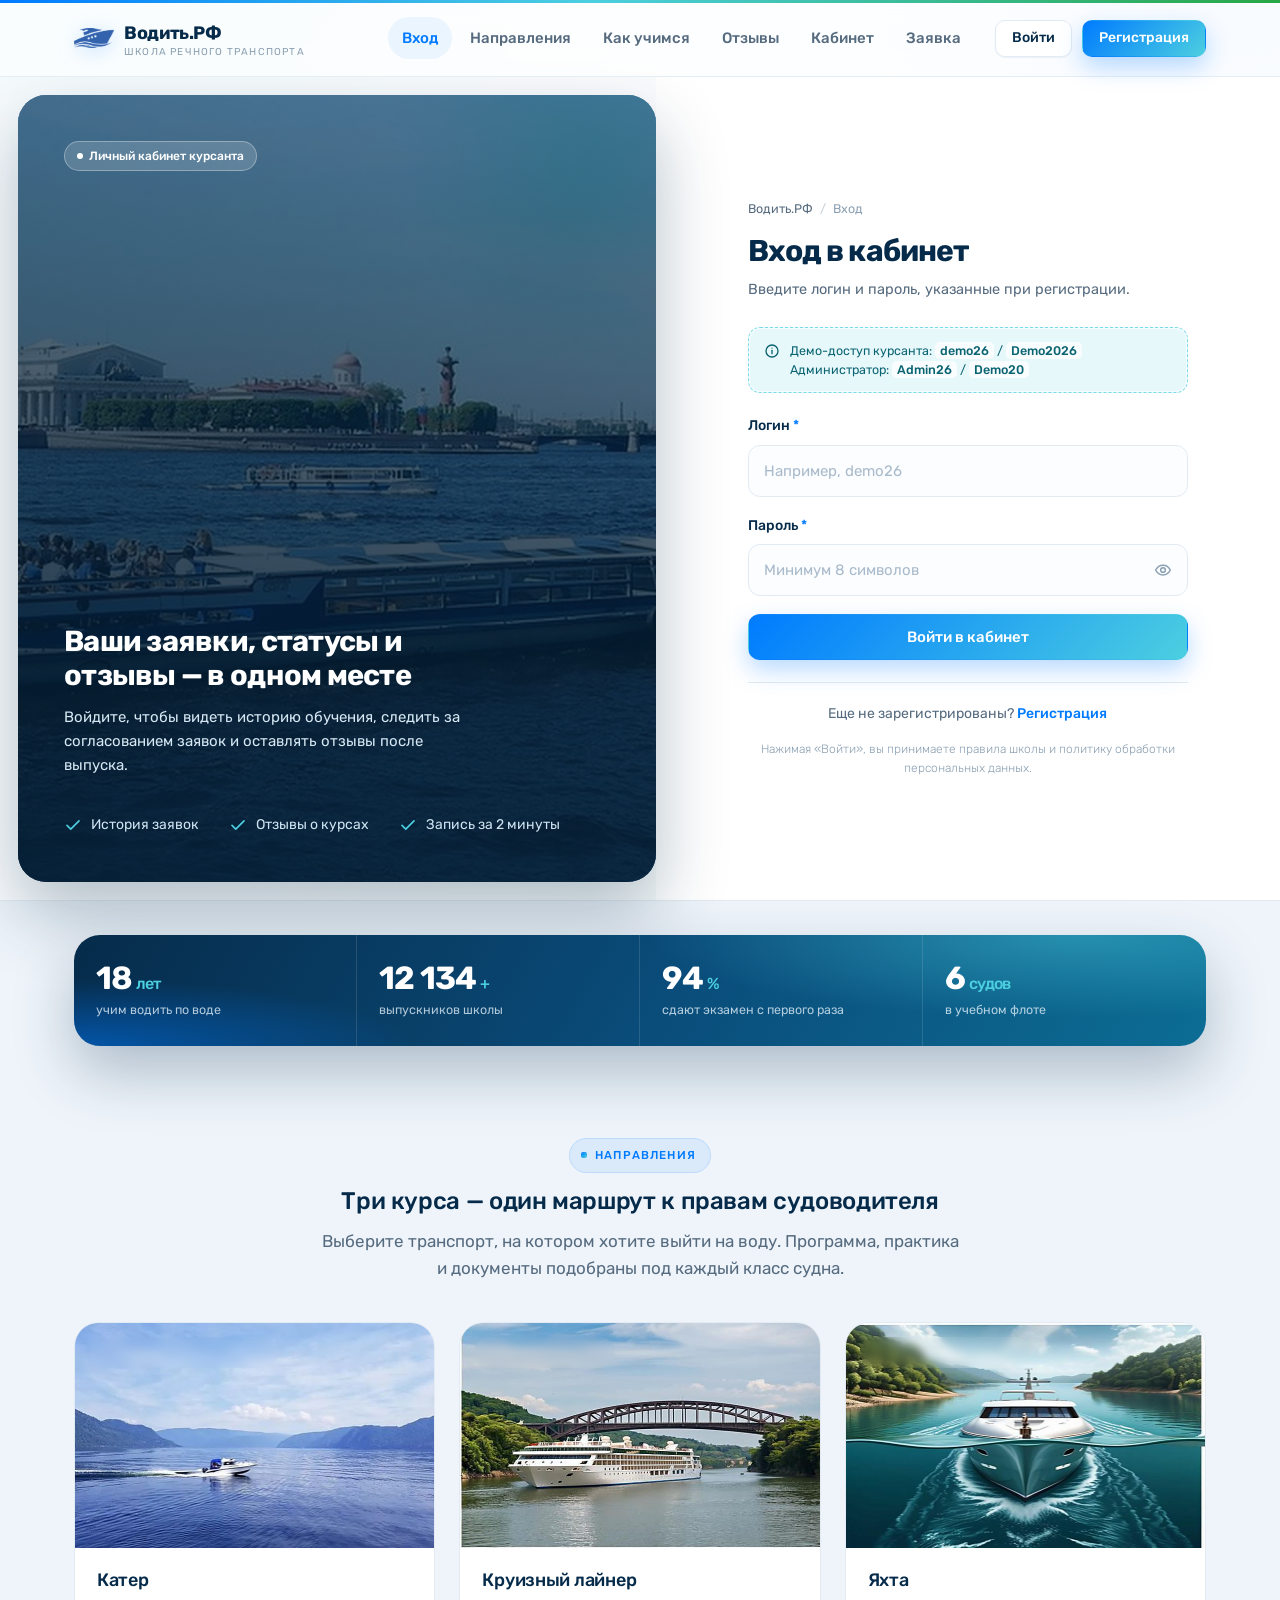
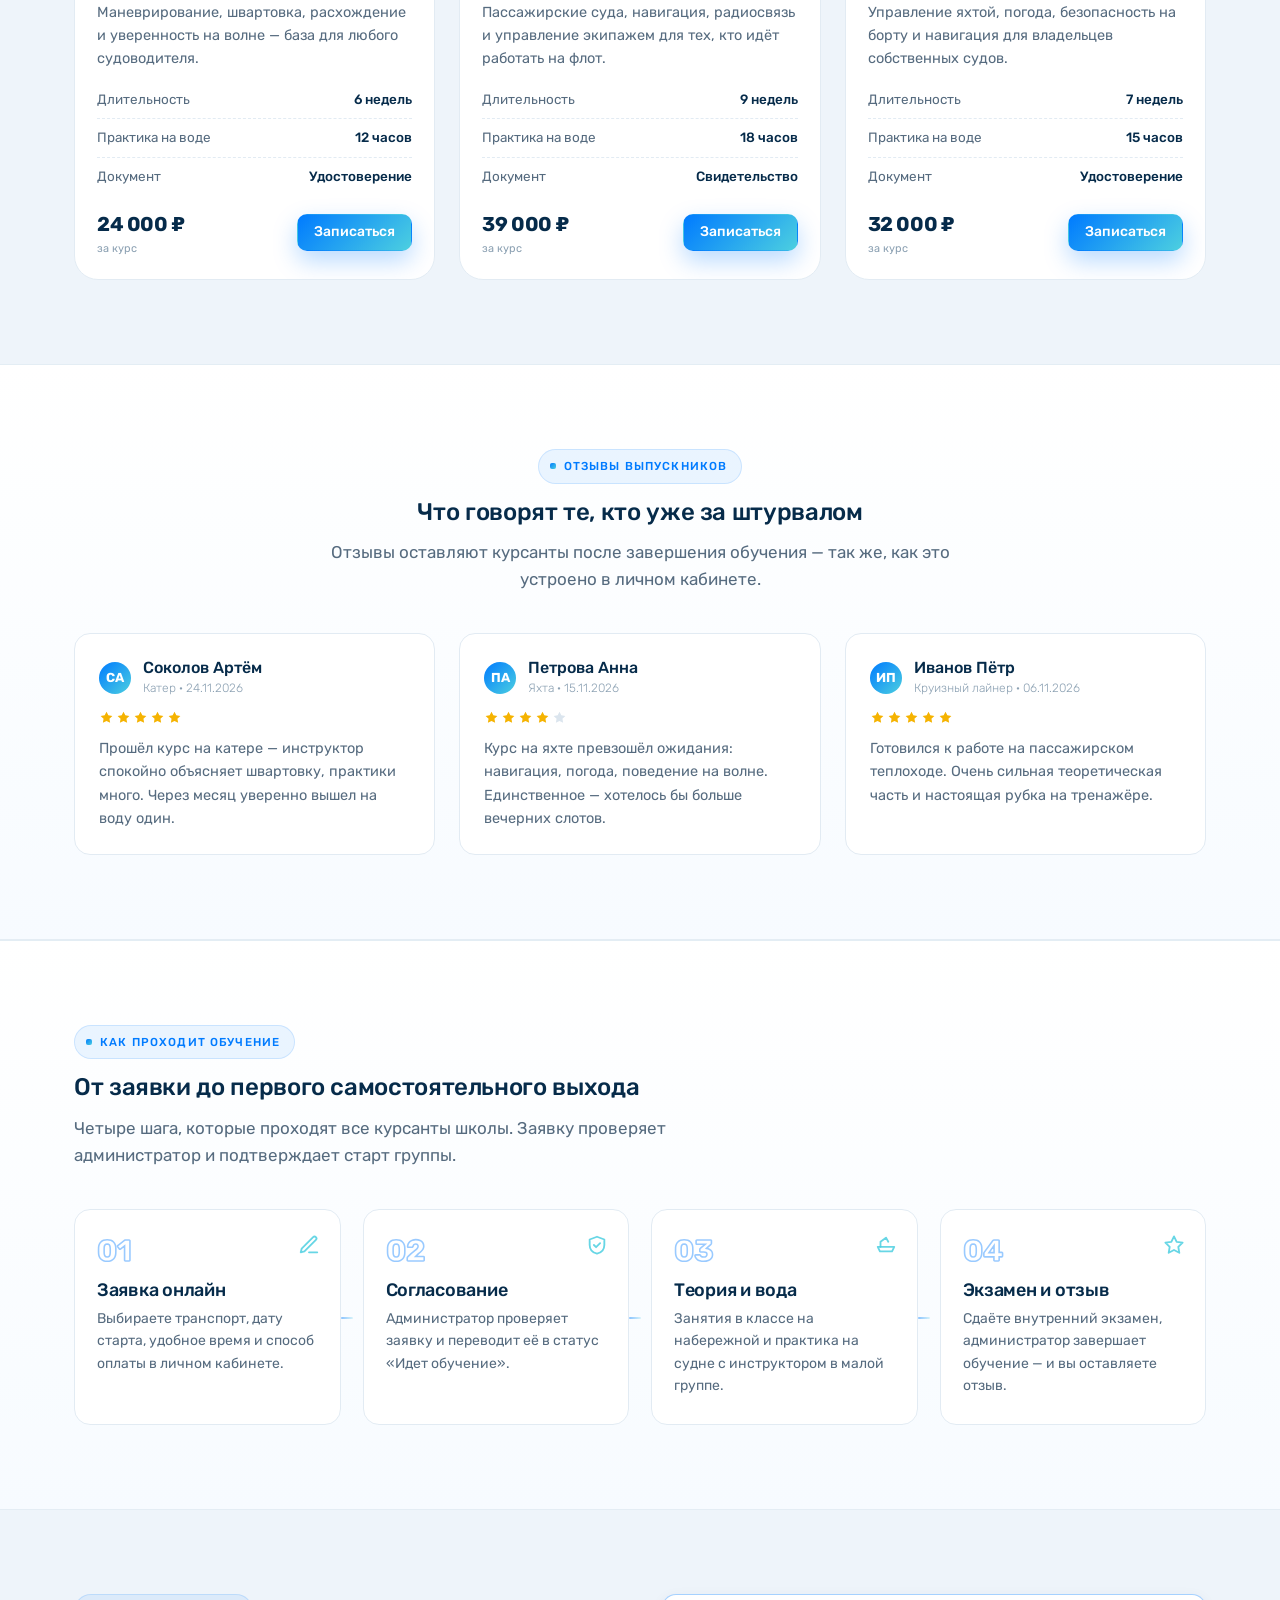
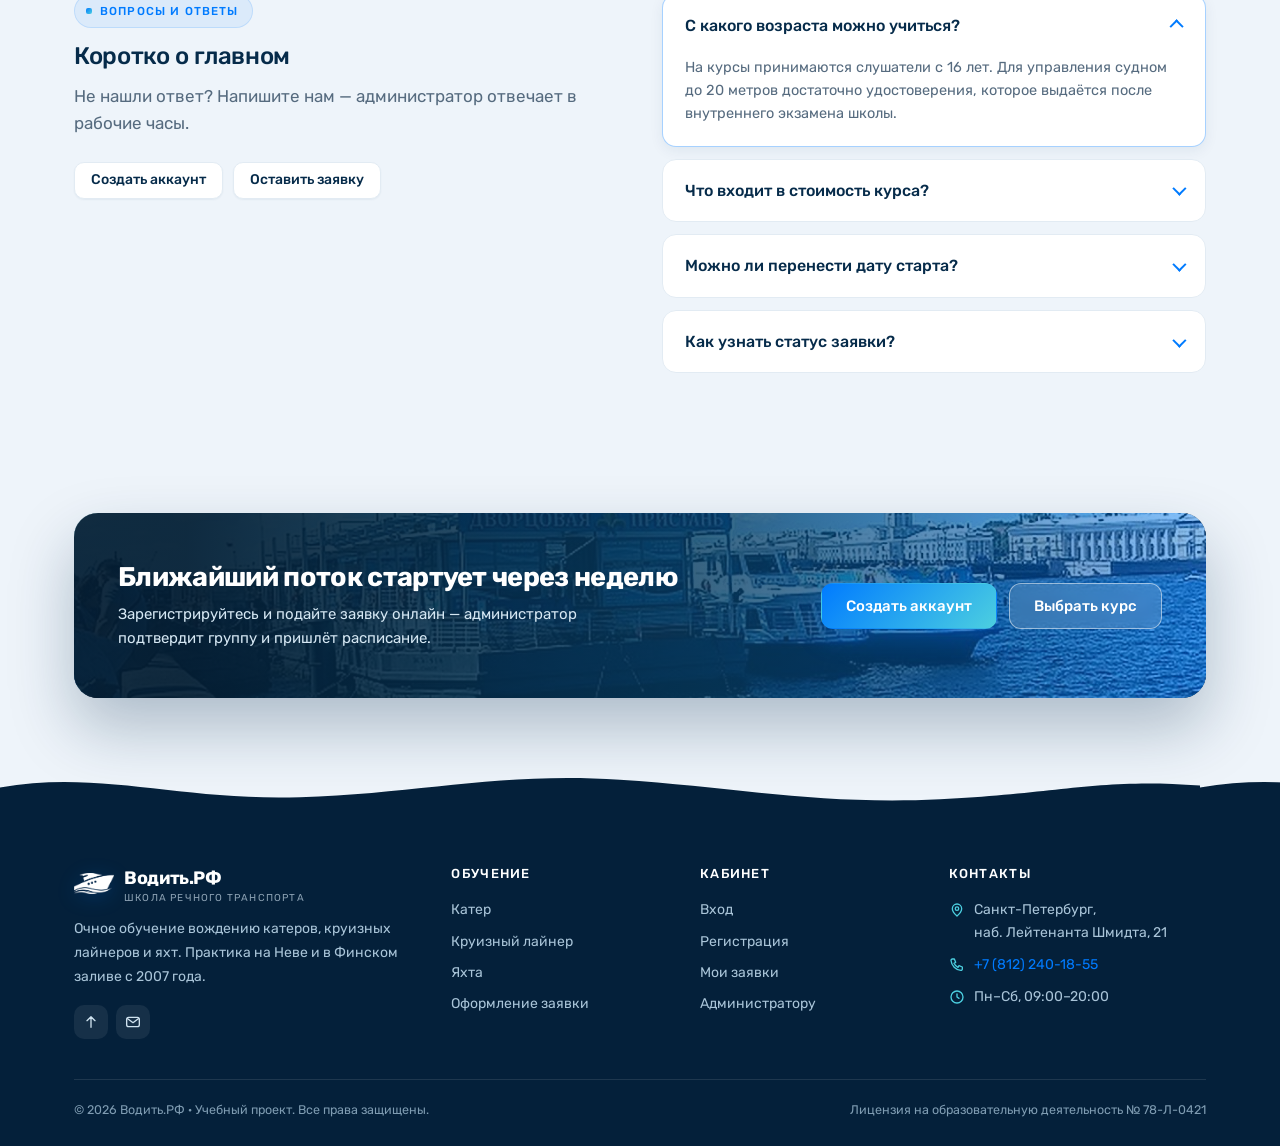
==== commit f9acced2: "Раскладывает сайт по папкам css/js/img/fonts и усиливает дизайн Co-authored-by: arena-agent <2970537" ====
--- a/vodit-rf/account.html
+++ b/vodit-rf/account.html
@@ -6,8 +6,8 @@
   <title>Личный кабинет — Водить.РФ</title>
   <meta name="description" content="Личный кабинет курсанта школы «Водить.РФ»: история заявок на обучение, статусы согласования и отзывы о курсах.">
   <meta name="theme-color" content="#007BFF">
-  <link rel="icon" href="favicon.png" type="image/png">
-  <link rel="stylesheet" href="style.css">
+  <link rel="icon" href="img/favicon.png" type="image/png">
+  <link rel="stylesheet" href="css/style.css">
 </head>
 <body data-page="account">
   <a class="skip-link" href="#main">Перейти к содержанию</a>
@@ -15,7 +15,7 @@
   <header class="site-header">
     <div class="container site-header__inner">
       <a class="brand" href="index.html" aria-label="Водить.РФ — на главную">
-        <img src="logo.png" alt="" width="40" height="30" decoding="async">
+        <img src="img/logo.png" alt="" width="40" height="30" decoding="async">
         <span>Водить.РФ<small>школа речного транспорта</small></span>
       </a>
 
@@ -82,7 +82,7 @@
         <!-- Контент -->
         <div class="account__main">
           <section class="account-hero">
-            <img src="account-hero.jpg" alt="" width="1000" height="563" loading="lazy" decoding="async">
+            <img src="img/account-hero.jpg" alt="" width="1000" height="563" loading="lazy" decoding="async">
             <div>
               <h2>С возвращением на борт!</h2>
               <p>Активные заявки и отзывы всегда под рукой.</p>
@@ -104,7 +104,7 @@
               <div class="slider__viewport">
                 <div class="slider__track">
                   <figure class="slider__slide" style="margin:0">
-                    <img src="slide-1.jpg" alt="Прогулочный теплоход у набережной" width="900" height="600" decoding="async">
+                    <img src="img/slide-1.jpg" alt="Прогулочный теплоход у набережной" width="900" height="600" decoding="async">
                     <span class="badge badge--white slide-badge">Маршрут</span>
                     <figcaption class="slider__caption">
                       <h3>Каналы и набережные</h3>
@@ -112,7 +112,7 @@
                     </figcaption>
                   </figure>
                   <figure class="slider__slide" style="margin:0">
-                    <img src="slide-2.jpg" alt="Теплоход с пассажирами на Неве" width="900" height="600" loading="lazy" decoding="async">
+                    <img src="img/slide-2.jpg" alt="Теплоход с пассажирами на Неве" width="900" height="600" loading="lazy" decoding="async">
                     <span class="badge badge--white slide-badge">Практика</span>
                     <figcaption class="slider__caption">
                       <h3>Большая вода</h3>
@@ -120,7 +120,7 @@
                     </figcaption>
                   </figure>
                   <figure class="slider__slide" style="margin:0">
-                    <img src="slide-3.jpg" alt="Моторная лодка на песчаном берегу" width="900" height="600" loading="lazy" decoding="async">
+                    <img src="img/slide-3.jpg" alt="Моторная лодка на песчаном берегу" width="900" height="600" loading="lazy" decoding="async">
                     <span class="badge badge--white slide-badge">Флот</span>
                     <figcaption class="slider__caption">
                       <h3>Суда школы</h3>
@@ -128,7 +128,7 @@
                     </figcaption>
                   </figure>
                   <figure class="slider__slide" style="margin:0">
-                    <img src="slide-4.jpg" alt="Пассажирское судно на реке" width="900" height="600" loading="lazy" decoding="async">
+                    <img src="img/slide-4.jpg" alt="Пассажирское судно на реке" width="900" height="600" loading="lazy" decoding="async">
                     <span class="badge badge--white slide-badge">Лайнеры</span>
                     <figcaption class="slider__caption">
                       <h3>Пассажирский флот</h3>
@@ -229,6 +229,6 @@
     </div>
   </div>
 
-  <script src="app.js" defer></script>
+  <script src="js/app.js" defer></script>
 </body>
 </html>
--- a/vodit-rf/css/style.css
+++ b/vodit-rf/css/style.css
@@ -0,0 +1,3676 @@
+/* ============================================================
+   Водить.РФ — Школа вождения речного транспорта
+   Единый файл стилей (дизайн-система по брендбуку)
+   Палитра: #007BFF · #4CCFE0 · #FFFFFF · #28A745 · #6C757D
+   Шрифт: Rubik (локально, woff2)
+   ============================================================ */
+
+/* ---------- 1. Шрифты: Rubik из папки fonts/ ---------- */
+@font-face {
+  font-family: "Rubik";
+  font-style: normal;
+  font-weight: 300;
+  font-display: swap;
+  src: url("../fonts/rubik-cyrillic-300-normal.woff2") format("woff2");
+  unicode-range: U+0301, U+0400-045F, U+0490-0491, U+04B0-04B1, U+2116;
+}
+@font-face {
+  font-family: "Rubik";
+  font-style: normal;
+  font-weight: 300;
+  font-display: swap;
+  src: url("../fonts/rubik-latin-300-normal.woff2") format("woff2");
+  unicode-range: U+0000-00FF, U+0131, U+0152-0153, U+02BB-02BC, U+02C6, U+02DA,
+    U+02DC, U+0304, U+0308, U+0329, U+2000-206F, U+20AC, U+2122, U+2191, U+2193,
+    U+2212, U+2215, U+FEFF, U+FFFD;
+}
+@font-face {
+  font-family: "Rubik";
+  font-style: normal;
+  font-weight: 400;
+  font-display: swap;
+  src: url("../fonts/rubik-cyrillic-400-normal.woff2") format("woff2");
+  unicode-range: U+0301, U+0400-045F, U+0490-0491, U+04B0-04B1, U+2116;
+}
+@font-face {
+  font-family: "Rubik";
+  font-style: normal;
+  font-weight: 400;
+  font-display: swap;
+  src: url("../fonts/rubik-latin-400-normal.woff2") format("woff2");
+  unicode-range: U+0000-00FF, U+0131, U+0152-0153, U+02BB-02BC, U+02C6, U+02DA,
+    U+02DC, U+0304, U+0308, U+0329, U+2000-206F, U+20AC, U+2122, U+2191, U+2193,
+    U+2212, U+2215, U+FEFF, U+FFFD;
+}
+@font-face {
+  font-family: "Rubik";
+  font-style: normal;
+  font-weight: 500;
+  font-display: swap;
+  src: url("../fonts/rubik-cyrillic-500-normal.woff2") format("woff2");
+  unicode-range: U+0301, U+0400-045F, U+0490-0491, U+04B0-04B1, U+2116;
+}
+@font-face {
+  font-family: "Rubik";
+  font-style: normal;
+  font-weight: 500;
+  font-display: swap;
+  src: url("../fonts/rubik-latin-500-normal.woff2") format("woff2");
+  unicode-range: U+0000-00FF, U+0131, U+0152-0153, U+02BB-02BC, U+02C6, U+02DA,
+    U+02DC, U+0304, U+0308, U+0329, U+2000-206F, U+20AC, U+2122, U+2191, U+2193,
+    U+2212, U+2215, U+FEFF, U+FFFD;
+}
+@font-face {
+  font-family: "Rubik";
+  font-style: normal;
+  font-weight: 700;
+  font-display: swap;
+  src: url("../fonts/rubik-cyrillic-700-normal.woff2") format("woff2");
+  unicode-range: U+0301, U+0400-045F, U+0490-0491, U+04B0-04B1, U+2116;
+}
+@font-face {
+  font-family: "Rubik";
+  font-style: normal;
+  font-weight: 700;
+  font-display: swap;
+  src: url("../fonts/rubik-latin-700-normal.woff2") format("woff2");
+  unicode-range: U+0000-00FF, U+0131, U+0152-0153, U+02BB-02BC, U+02C6, U+02DA,
+    U+02DC, U+0304, U+0308, U+0329, U+2000-206F, U+20AC, U+2122, U+2191, U+2193,
+    U+2212, U+2215, U+FEFF, U+FFFD;
+}
+
+/* ---------- 2. Токены ---------- */
+:root {
+  /* Бренд */
+  --blue: #007bff;
+  --blue-dark: #0066d6;
+  --blue-deep: #0a3d63;
+  --navy: #062b4a;
+  --aqua: #4ccfe0;
+  --aqua-soft: #e7f8fb;
+  --green: #28a745;
+  --green-soft: #e8f7ec;
+  --gray: #6c757d;
+  --white: #ffffff;
+
+  /* Нейтральные */
+  --bg: #f4f8fc;
+  --surface: #ffffff;
+  --line: #e2ebf3;
+  --text: #10263a;
+  --text-soft: #566b7f;
+  --text-mute: #8ba0b2;
+
+  /* Эффекты */
+  --radius-sm: 10px;
+  --radius: 16px;
+  --radius-lg: 24px;
+  --shadow-xs: 0 1px 2px rgba(10, 61, 99, 0.06);
+  --shadow-sm: 0 4px 14px rgba(10, 61, 99, 0.07);
+  --shadow: 0 12px 34px rgba(10, 61, 99, 0.1);
+  --shadow-lg: 0 24px 60px rgba(6, 43, 74, 0.16);
+  --ring: 0 0 0 4px rgba(0, 123, 255, 0.16);
+  --grad-sea: linear-gradient(135deg, #0a3d63 0%, #007bff 62%, #4ccfe0 130%);
+  --grad-aqua: linear-gradient(135deg, #007bff 0%, #4ccfe0 100%);
+  --ease: cubic-bezier(0.22, 0.61, 0.36, 1);
+  --header-h: 76px;
+  --container: 1180px;
+}
+
+/* ---------- 3. Сброс и база ---------- */
+*,
+*::before,
+*::after {
+  box-sizing: border-box;
+}
+html {
+  -webkit-text-size-adjust: 100%;
+  scroll-behavior: smooth;
+  scroll-padding-top: calc(var(--header-h) + 16px);
+}
+body {
+  margin: 0;
+  font-family: "Rubik", "Segoe UI", system-ui, -apple-system, sans-serif;
+  font-size: 16px;
+  line-height: 1.6;
+  color: var(--text);
+  background: var(--bg);
+  -webkit-font-smoothing: antialiased;
+  text-rendering: optimizeLegibility;
+  overflow-x: hidden;
+}
+img,
+svg,
+video {
+  display: block;
+  max-width: 100%;
+}
+img {
+  height: auto;
+}
+a {
+  color: var(--blue);
+  text-decoration: none;
+  transition: color 0.2s var(--ease);
+}
+a:hover {
+  color: var(--blue-dark);
+}
+button,
+input,
+select,
+textarea {
+  font: inherit;
+  color: inherit;
+}
+button {
+  cursor: pointer;
+  border: 0;
+  background: none;
+}
+ul,
+ol {
+  margin: 0;
+  padding: 0;
+  list-style: none;
+}
+p {
+  margin: 0 0 1em;
+}
+p:last-child {
+  margin-bottom: 0;
+}
+h1,
+h2,
+h3,
+h4 {
+  margin: 0 0 0.5em;
+  line-height: 1.22;
+  letter-spacing: -0.015em;
+  font-weight: 700;
+  color: var(--navy);
+}
+/* Размеры по руководству по стилю */
+h1 {
+  font-size: 36px;
+}
+h2 {
+  font-size: 24px;
+  font-weight: 500;
+}
+h3 {
+  font-size: 18px;
+  font-weight: 500;
+}
+.small,
+.text-sm {
+  font-size: 14px;
+}
+.xs {
+  font-size: 12px;
+  font-weight: 300;
+  color: var(--text-mute);
+}
+:focus-visible {
+  outline: 3px solid var(--aqua);
+  outline-offset: 2px;
+}
+::selection {
+  background: rgba(0, 123, 255, 0.18);
+}
+[hidden] {
+  display: none !important;
+}
+
+/* ---------- 4. Каркас ---------- */
+.container {
+  width: 100%;
+  max-width: var(--container);
+  margin-inline: auto;
+  padding-inline: 24px;
+}
+.section {
+  padding: 84px 0;
+}
+.section--tight {
+  padding: 56px 0;
+}
+.section--surface {
+  background: var(--surface);
+}
+.section__head {
+  max-width: 640px;
+  margin-bottom: 40px;
+}
+.section__head--center {
+  margin-inline: auto;
+  text-align: center;
+}
+.eyebrow {
+  display: inline-flex;
+  align-items: center;
+  gap: 8px;
+  margin-bottom: 14px;
+  font-size: 12px;
+  font-weight: 500;
+  letter-spacing: 0.14em;
+  text-transform: uppercase;
+  color: var(--blue);
+}
+.eyebrow::before {
+  content: "";
+  width: 22px;
+  height: 2px;
+  border-radius: 2px;
+  background: var(--grad-aqua);
+}
+.section__head--center .eyebrow::before {
+  display: none;
+}
+.lead {
+  font-size: 17px;
+  color: var(--text-soft);
+}
+.grid {
+  display: grid;
+  gap: 24px;
+}
+.grid--2 {
+  grid-template-columns: repeat(2, minmax(0, 1fr));
+}
+.grid--3 {
+  grid-template-columns: repeat(3, minmax(0, 1fr));
+}
+.grid--4 {
+  grid-template-columns: repeat(4, minmax(0, 1fr));
+}
+.skip-link {
+  position: absolute;
+  left: 16px;
+  top: -60px;
+  z-index: 200;
+  padding: 10px 18px;
+  border-radius: var(--radius-sm);
+  background: var(--blue);
+  color: #fff;
+  font-weight: 500;
+  transition: top 0.2s var(--ease);
+}
+.skip-link:focus {
+  top: 12px;
+  color: #fff;
+}
+
+/* ---------- 5. Шапка ---------- */
+.site-header {
+  position: sticky;
+  top: 0;
+  z-index: 90;
+  background: rgba(255, 255, 255, 0.86);
+  backdrop-filter: blur(14px);
+  -webkit-backdrop-filter: blur(14px);
+  border-bottom: 1px solid rgba(226, 235, 243, 0.9);
+  transition: box-shadow 0.25s var(--ease), background 0.25s var(--ease);
+}
+.site-header.is-scrolled {
+  box-shadow: 0 8px 26px rgba(10, 61, 99, 0.1);
+  background: rgba(255, 255, 255, 0.95);
+}
+.site-header__inner {
+  display: flex;
+  align-items: center;
+  gap: 20px;
+  min-height: var(--header-h);
+}
+.brand {
+  display: inline-flex;
+  align-items: center;
+  gap: 10px;
+  font-weight: 700;
+  font-size: 18px;
+  color: var(--navy);
+  letter-spacing: -0.02em;
+  flex-shrink: 0;
+}
+.brand:hover {
+  color: var(--blue);
+}
+.brand img {
+  width: 40px;
+  height: 30px;
+  object-fit: contain;
+}
+.brand span small {
+  display: block;
+  font-size: 10px;
+  font-weight: 400;
+  letter-spacing: 0.12em;
+  text-transform: uppercase;
+  color: var(--text-mute);
+  line-height: 1;
+}
+.nav {
+  margin-left: auto;
+}
+.nav__list {
+  display: flex;
+  align-items: center;
+  gap: 4px;
+}
+.nav__link {
+  position: relative;
+  display: inline-block;
+  padding: 9px 14px;
+  border-radius: 999px;
+  font-size: 15px;
+  font-weight: 500;
+  color: var(--text-soft);
+  transition: color 0.2s var(--ease), background 0.2s var(--ease);
+}
+.nav__link:hover,
+.nav__link.is-active {
+  color: var(--blue);
+  background: rgba(0, 123, 255, 0.07);
+}
+.header-actions {
+  display: flex;
+  align-items: center;
+  gap: 10px;
+}
+.header-user {
+  display: inline-flex;
+  align-items: center;
+  gap: 10px;
+  padding: 6px 14px 6px 6px;
+  border: 1px solid var(--line);
+  border-radius: 999px;
+  background: #fff;
+  font-size: 14px;
+  font-weight: 500;
+  color: var(--navy);
+  transition: border-color 0.2s var(--ease), box-shadow 0.2s var(--ease);
+}
+.header-user:hover {
+  border-color: rgba(0, 123, 255, 0.4);
+  box-shadow: var(--shadow-xs);
+  color: var(--navy);
+}
+.avatar {
+  display: grid;
+  place-items: center;
+  width: 32px;
+  height: 32px;
+  border-radius: 50%;
+  background: var(--grad-aqua);
+  color: #fff;
+  font-size: 13px;
+  font-weight: 700;
+  flex-shrink: 0;
+}
+.avatar--lg {
+  width: 64px;
+  height: 64px;
+  font-size: 22px;
+}
+.burger {
+  display: none;
+  width: 44px;
+  height: 44px;
+  border-radius: 12px;
+  border: 1px solid var(--line);
+  background: #fff;
+  place-items: center;
+}
+.burger span {
+  display: block;
+  width: 20px;
+  height: 2px;
+  border-radius: 2px;
+  background: var(--navy);
+  transition: transform 0.25s var(--ease), opacity 0.2s var(--ease);
+  position: relative;
+}
+.burger span::before,
+.burger span::after {
+  content: "";
+  position: absolute;
+  left: 0;
+  width: 20px;
+  height: 2px;
+  border-radius: 2px;
+  background: var(--navy);
+  transition: transform 0.25s var(--ease);
+}
+.burger span::before {
+  top: -6px;
+}
+.burger span::after {
+  top: 6px;
+}
+.burger[aria-expanded="true"] span {
+  background: transparent;
+}
+.burger[aria-expanded="true"] span::before {
+  transform: translateY(6px) rotate(45deg);
+}
+.burger[aria-expanded="true"] span::after {
+  transform: translateY(-6px) rotate(-45deg);
+}
+
+/* ---------- 6. Кнопки ---------- */
+.btn {
+  display: inline-flex;
+  align-items: center;
+  justify-content: center;
+  gap: 9px;
+  padding: 13px 24px;
+  border-radius: 12px;
+  font-size: 15px;
+  font-weight: 500;
+  line-height: 1.2;
+  text-align: center;
+  white-space: nowrap;
+  border: 1px solid transparent;
+  transition: transform 0.18s var(--ease), box-shadow 0.22s var(--ease),
+    background 0.22s var(--ease), color 0.22s var(--ease),
+    border-color 0.22s var(--ease);
+  will-change: transform;
+}
+.btn:active {
+  transform: translateY(1px) scale(0.995);
+}
+.btn:disabled,
+.btn[aria-disabled="true"] {
+  opacity: 0.55;
+  cursor: not-allowed;
+  transform: none;
+  box-shadow: none;
+}
+.btn svg {
+  width: 18px;
+  height: 18px;
+  flex-shrink: 0;
+}
+.btn--primary {
+  background: var(--grad-aqua);
+  color: #fff;
+  box-shadow: 0 10px 24px rgba(0, 123, 255, 0.28);
+}
+.btn--primary:hover {
+  color: #fff;
+  box-shadow: 0 16px 32px rgba(0, 123, 255, 0.36);
+  transform: translateY(-2px);
+}
+.btn--ghost {
+  background: #fff;
+  color: var(--navy);
+  border-color: var(--line);
+  box-shadow: var(--shadow-xs);
+}
+.btn--ghost:hover {
+  color: var(--blue);
+  border-color: rgba(0, 123, 255, 0.45);
+  transform: translateY(-2px);
+  box-shadow: var(--shadow-sm);
+}
+.btn--light {
+  background: rgba(255, 255, 255, 0.14);
+  border-color: rgba(255, 255, 255, 0.5);
+  color: #fff;
+  backdrop-filter: blur(6px);
+}
+.btn--light:hover {
+  background: rgba(255, 255, 255, 0.24);
+  color: #fff;
+  transform: translateY(-2px);
+}
+.btn--success {
+  background: var(--green);
+  color: #fff;
+  box-shadow: 0 10px 24px rgba(40, 167, 69, 0.26);
+}
+.btn--success:hover {
+  color: #fff;
+  transform: translateY(-2px);
+}
+.btn--danger {
+  background: #d13a34;
+  color: #fff;
+  box-shadow: 0 10px 24px rgba(209, 58, 52, 0.24);
+}
+.btn--danger:hover {
+  color: #fff;
+  background: #bf2f29;
+  transform: translateY(-2px);
+}
+.btn--sm {
+  padding: 9px 16px;
+  font-size: 14px;
+  border-radius: 10px;
+}
+.btn--block {
+  width: 100%;
+}
+.btn--icon {
+  padding: 10px;
+  width: 42px;
+  height: 42px;
+  border-radius: 12px;
+}
+.btn.is-loading {
+  color: transparent !important;
+  pointer-events: none;
+  position: relative;
+}
+.btn.is-loading::after {
+  content: "";
+  position: absolute;
+  inset: 0;
+  margin: auto;
+  width: 18px;
+  height: 18px;
+  border-radius: 50%;
+  border: 2px solid rgba(255, 255, 255, 0.45);
+  border-top-color: #fff;
+  animation: spin 0.7s linear infinite;
+}
+@keyframes spin {
+  to {
+    transform: rotate(360deg);
+  }
+}
+.link-arrow {
+  display: inline-flex;
+  align-items: center;
+  gap: 6px;
+  font-weight: 500;
+  font-size: 15px;
+}
+.link-arrow svg {
+  width: 16px;
+  height: 16px;
+  transition: transform 0.2s var(--ease);
+}
+.link-arrow:hover svg {
+  transform: translateX(4px);
+}
+
+/* ---------- 7. Бейджи, чипы ---------- */
+.badge {
+  display: inline-flex;
+  align-items: center;
+  gap: 6px;
+  padding: 5px 12px;
+  border-radius: 999px;
+  font-size: 12px;
+  font-weight: 500;
+  line-height: 1.5;
+  white-space: nowrap;
+}
+.badge::before {
+  content: "";
+  width: 6px;
+  height: 6px;
+  border-radius: 50%;
+  background: currentColor;
+}
+.badge--new {
+  background: rgba(0, 123, 255, 0.12);
+  color: #0064d0;
+}
+.badge--progress {
+  background: rgba(76, 207, 224, 0.2);
+  color: #0a7c8c;
+}
+.badge--done {
+  background: var(--green-soft);
+  color: #1c7a33;
+}
+.badge--neutral {
+  background: #eef3f8;
+  color: var(--gray);
+}
+.badge--white {
+  background: rgba(255, 255, 255, 0.16);
+  color: #fff;
+  border: 1px solid rgba(255, 255, 255, 0.32);
+}
+.chip {
+  display: inline-flex;
+  align-items: center;
+  gap: 6px;
+  padding: 6px 13px;
+  border-radius: 999px;
+  background: #eef5fb;
+  color: var(--text-soft);
+  font-size: 13px;
+  font-weight: 500;
+}
+.chip svg {
+  width: 14px;
+  height: 14px;
+  color: var(--blue);
+}
+
+/* ---------- 8. Карточки ---------- */
+.card {
+  background: var(--surface);
+  border: 1px solid var(--line);
+  border-radius: var(--radius-lg);
+  box-shadow: var(--shadow-xs);
+}
+.card--pad {
+  padding: 26px;
+}
+.card--hover {
+  transition: transform 0.28s var(--ease), box-shadow 0.28s var(--ease),
+    border-color 0.28s var(--ease);
+}
+.card--hover:hover {
+  transform: translateY(-4px);
+  box-shadow: var(--shadow);
+  border-color: rgba(0, 123, 255, 0.28);
+}
+.card__title {
+  margin-bottom: 6px;
+  font-size: 18px;
+  font-weight: 500;
+}
+.muted {
+  color: var(--text-soft);
+}
+.divider {
+  height: 1px;
+  margin: 20px 0;
+  background: var(--line);
+}
+
+/* ---------- 9. Формы ---------- */
+.field {
+  margin-bottom: 18px;
+}
+.field__label {
+  display: block;
+  margin-bottom: 7px;
+  font-size: 14px;
+  font-weight: 500;
+  color: var(--navy);
+}
+.field__label .req {
+  color: var(--blue);
+}
+.field__hint {
+  display: block;
+  margin-top: 6px;
+  font-size: 12px;
+  font-weight: 300;
+  color: var(--text-mute);
+}
+.input,
+.select,
+.textarea {
+  width: 100%;
+  padding: 13px 15px;
+  border: 1px solid var(--line);
+  border-radius: 12px;
+  background: #fbfdff;
+  font-size: 15px;
+  color: var(--text);
+  transition: border-color 0.2s var(--ease), box-shadow 0.2s var(--ease),
+    background 0.2s var(--ease);
+}
+.input::placeholder,
+.textarea::placeholder {
+  color: #a9bacb;
+}
+.input:hover,
+.select:hover,
+.textarea:hover {
+  border-color: #c9d9e6;
+}
+.input:focus,
+.select:focus,
+.textarea:focus {
+  outline: none;
+  background: #fff;
+  border-color: var(--blue);
+  box-shadow: var(--ring);
+}
+.textarea {
+  min-height: 110px;
+  resize: vertical;
+}
+.select {
+  appearance: none;
+  -webkit-appearance: none;
+  background-image: url("data:image/svg+xml,%3Csvg xmlns='http://www.w3.org/2000/svg' width='16' height='16' viewBox='0 0 24 24' fill='none' stroke='%236C757D' stroke-width='2.4' stroke-linecap='round' stroke-linejoin='round'%3E%3Cpath d='m6 9 6 6 6-6'/%3E%3C/svg%3E");
+  background-repeat: no-repeat;
+  background-position: right 14px center;
+  padding-right: 42px;
+  cursor: pointer;
+}
+.input-wrap {
+  position: relative;
+}
+.input-wrap .input {
+  padding-right: 46px;
+}
+.input-wrap__btn {
+  position: absolute;
+  top: 50%;
+  right: 8px;
+  transform: translateY(-50%);
+  display: grid;
+  place-items: center;
+  width: 34px;
+  height: 34px;
+  border-radius: 9px;
+  color: var(--text-mute);
+  transition: color 0.2s var(--ease), background 0.2s var(--ease);
+}
+.input-wrap__btn:hover {
+  color: var(--blue);
+  background: rgba(0, 123, 255, 0.08);
+}
+.input-wrap__btn svg {
+  width: 18px;
+  height: 18px;
+}
+.field.has-error .input,
+.field.has-error .select,
+.field.has-error .textarea {
+  border-color: #e0443e;
+  background: #fff6f6;
+}
+.field.has-error .input:focus {
+  box-shadow: 0 0 0 4px rgba(224, 68, 62, 0.12);
+}
+.field.is-valid .input {
+  border-color: rgba(40, 167, 69, 0.6);
+}
+.error-text {
+  display: none;
+  margin-top: 6px;
+  font-size: 12.5px;
+  font-weight: 500;
+  color: #d13a34;
+  animation: shakeIn 0.32s var(--ease);
+}
+.field.has-error .error-text {
+  display: flex;
+  align-items: flex-start;
+  gap: 5px;
+}
+.error-text::before {
+  content: "!";
+  display: inline-grid;
+  place-items: center;
+  width: 13px;
+  height: 13px;
+  margin-top: 2px;
+  border-radius: 50%;
+  background: #d13a34;
+  color: #fff;
+  font-size: 9px;
+  font-weight: 700;
+  flex-shrink: 0;
+}
+@keyframes shakeIn {
+  0% {
+    opacity: 0;
+    transform: translateY(-4px);
+  }
+  60% {
+    transform: translateX(2px);
+  }
+  100% {
+    opacity: 1;
+    transform: none;
+  }
+}
+.form-grid {
+  display: grid;
+  grid-template-columns: repeat(2, minmax(0, 1fr));
+  gap: 0 18px;
+}
+.form-grid .field--full {
+  grid-column: 1 / -1;
+}
+.checkbox {
+  display: flex;
+  align-items: flex-start;
+  gap: 10px;
+  font-size: 13px;
+  color: var(--text-soft);
+  cursor: pointer;
+  line-height: 1.5;
+}
+.checkbox input {
+  width: 18px;
+  height: 18px;
+  margin: 1px 0 0;
+  accent-color: var(--blue);
+  flex-shrink: 0;
+  cursor: pointer;
+}
+.checkbox a {
+  font-weight: 500;
+}
+.form-note {
+  margin-top: 14px;
+  font-size: 12px;
+  font-weight: 300;
+  color: var(--text-mute);
+  text-align: center;
+}
+.form-actions {
+  margin-top: 8px;
+}
+.password-meter {
+  display: flex;
+  gap: 5px;
+  margin-top: 8px;
+}
+.password-meter i {
+  height: 4px;
+  flex: 1;
+  border-radius: 3px;
+  background: #e6eef5;
+  transition: background 0.25s var(--ease);
+}
+.password-meter[data-level="1"] i:nth-child(1) {
+  background: #e0443e;
+}
+.password-meter[data-level="2"] i:nth-child(-n + 2) {
+  background: #f0a92c;
+}
+.password-meter[data-level="3"] i {
+  background: var(--green);
+}
+.search {
+  position: relative;
+  flex: 1 1 220px;
+  min-width: 180px;
+}
+.search .input {
+  padding-left: 42px;
+}
+.search svg {
+  position: absolute;
+  left: 14px;
+  top: 50%;
+  transform: translateY(-50%);
+  width: 17px;
+  height: 17px;
+  color: var(--text-mute);
+  pointer-events: none;
+}
+
+/* ---------- 10. Hero ---------- */
+.hero {
+  position: relative;
+  overflow: hidden;
+  padding: 104px 0 96px;
+  color: #fff;
+  background: var(--navy);
+  isolation: isolate;
+}
+.hero__bg {
+  position: absolute;
+  inset: 0;
+  z-index: -2;
+  width: 100%;
+  height: 100%;
+  object-fit: cover;
+  object-position: center 42%;
+  transform: scale(1.02);
+}
+.hero::after {
+  content: "";
+  position: absolute;
+  inset: 0;
+  z-index: -1;
+  background: linear-gradient(
+      100deg,
+      rgba(4, 30, 52, 0.94) 4%,
+      rgba(6, 47, 80, 0.86) 38%,
+      rgba(0, 82, 140, 0.45) 68%,
+      rgba(76, 207, 224, 0.22) 100%
+    ),
+    linear-gradient(to top, rgba(4, 30, 52, 0.75), transparent 42%);
+}
+.hero__inner {
+  max-width: 720px;
+}
+.hero .eyebrow {
+  color: #9fe9f4;
+}
+.hero .eyebrow::before {
+  background: var(--aqua);
+}
+.hero h1 {
+  margin-bottom: 18px;
+  color: #fff;
+  font-size: clamp(28px, 3vw, 36px);
+  line-height: 1.15;
+  letter-spacing: -0.03em;
+}
+.hero h1 em {
+  font-style: normal;
+  background: linear-gradient(100deg, #7ee3f0, #ffffff 70%);
+  -webkit-background-clip: text;
+  background-clip: text;
+  color: transparent;
+}
+.hero__lead {
+  max-width: 560px;
+  margin-bottom: 30px;
+  font-size: 17px;
+  color: #d4e6f2;
+}
+.hero__actions {
+  display: flex;
+  flex-wrap: wrap;
+  gap: 12px;
+  margin-bottom: 36px;
+}
+.hero__facts {
+  display: flex;
+  flex-wrap: wrap;
+  gap: 12px 30px;
+}
+.hero__fact {
+  display: flex;
+  align-items: center;
+  gap: 9px;
+  font-size: 14px;
+  color: #cfe4f2;
+}
+.hero__fact svg {
+  width: 18px;
+  height: 18px;
+  color: var(--aqua);
+  flex-shrink: 0;
+}
+.hero__fact b {
+  color: #fff;
+  font-weight: 500;
+}
+.hero__wave {
+  position: absolute;
+  left: 0;
+  right: 0;
+  bottom: -1px;
+  z-index: 1;
+  width: 100%;
+  height: 70px;
+  color: var(--bg);
+  pointer-events: none;
+}
+.hero-stats {
+  position: relative;
+  z-index: 2;
+  margin-top: -54px;
+}
+.stats-grid {
+  display: grid;
+  grid-template-columns: repeat(4, minmax(0, 1fr));
+  gap: 1px;
+  overflow: hidden;
+  background: var(--line);
+  border-radius: var(--radius-lg);
+  box-shadow: var(--shadow);
+}
+.stat {
+  padding: 24px 22px;
+  background: #fff;
+}
+.stat__value {
+  font-size: 28px;
+  font-weight: 700;
+  line-height: 1.2;
+  color: var(--navy);
+  letter-spacing: -0.02em;
+}
+.stat__value span {
+  color: var(--blue);
+}
+.stat__label {
+  font-size: 13px;
+  color: var(--text-soft);
+}
+
+/* ---------- 11. Направления ---------- */
+.transport-card {
+  display: flex;
+  flex-direction: column;
+  overflow: hidden;
+  background: #fff;
+  border: 1px solid var(--line);
+  border-radius: var(--radius-lg);
+  transition: transform 0.3s var(--ease), box-shadow 0.3s var(--ease),
+    border-color 0.3s var(--ease);
+}
+.transport-card:hover {
+  transform: translateY(-6px);
+  box-shadow: var(--shadow);
+  border-color: rgba(0, 123, 255, 0.3);
+}
+.transport-card__media {
+  position: relative;
+  aspect-ratio: 16 / 10;
+  overflow: hidden;
+  background: #dceaf4;
+}
+.transport-card__media img {
+  width: 100%;
+  height: 100%;
+  object-fit: cover;
+  transition: transform 0.6s var(--ease);
+}
+.transport-card:hover .transport-card__media img {
+  transform: scale(1.06);
+}
+.transport-card__tag {
+  position: absolute;
+  top: 14px;
+  left: 14px;
+  padding: 6px 12px;
+  border-radius: 999px;
+  background: rgba(255, 255, 255, 0.92);
+  color: var(--navy);
+  font-size: 12px;
+  font-weight: 500;
+  backdrop-filter: blur(4px);
+}
+.transport-card__body {
+  display: flex;
+  flex-direction: column;
+  flex: 1;
+  padding: 22px;
+}
+.transport-card__body p {
+  font-size: 14.5px;
+  color: var(--text-soft);
+}
+.spec-list {
+  margin: 4px 0 20px;
+  display: grid;
+  gap: 8px;
+  font-size: 13.5px;
+  color: var(--text-soft);
+}
+.spec-list li {
+  display: flex;
+  justify-content: space-between;
+  gap: 12px;
+  padding-bottom: 8px;
+  border-bottom: 1px dashed var(--line);
+}
+.spec-list li:last-child {
+  border-bottom: 0;
+  padding-bottom: 0;
+}
+.spec-list b {
+  font-weight: 500;
+  color: var(--navy);
+  white-space: nowrap;
+}
+.transport-card__foot {
+  display: flex;
+  align-items: center;
+  justify-content: space-between;
+  gap: 12px;
+  margin-top: auto;
+}
+.price {
+  font-size: 20px;
+  font-weight: 700;
+  color: var(--navy);
+  letter-spacing: -0.02em;
+}
+.price small {
+  display: block;
+  font-size: 11px;
+  font-weight: 400;
+  color: var(--text-mute);
+  letter-spacing: 0;
+}
+
+/* ---------- 12. Слайдер ---------- */
+.slider {
+  position: relative;
+  overflow: hidden;
+  border-radius: var(--radius-lg);
+  background: var(--navy);
+  box-shadow: var(--shadow);
+  isolation: isolate;
+}
+.slider__viewport {
+  position: relative;
+  aspect-ratio: 3 / 2;
+  max-height: 520px;
+}
+.slider__track {
+  display: flex;
+  height: 100%;
+  transition: transform 0.65s var(--ease);
+  will-change: transform;
+}
+.slider__slide {
+  position: relative;
+  flex: 0 0 100%;
+  height: 100%;
+}
+.slider__slide img {
+  width: 100%;
+  height: 100%;
+  object-fit: cover;
+}
+.slider__slide::after {
+  content: "";
+  position: absolute;
+  inset: 0;
+  background: linear-gradient(
+    to top,
+    rgba(4, 30, 52, 0.82) 0%,
+    rgba(4, 30, 52, 0.14) 46%,
+    transparent 78%
+  );
+}
+.slider__caption {
+  position: absolute;
+  left: 0;
+  right: 0;
+  bottom: 0;
+  z-index: 2;
+  padding: 28px 30px;
+  color: #fff;
+}
+.slider__caption h3 {
+  margin-bottom: 4px;
+  color: #fff;
+  font-size: 20px;
+  font-weight: 500;
+}
+.slider__caption p {
+  font-size: 14px;
+  color: #d5e7f3;
+}
+.slider__nav {
+  position: absolute;
+  top: 50%;
+  z-index: 3;
+  display: grid;
+  place-items: center;
+  width: 46px;
+  height: 46px;
+  border-radius: 50%;
+  background: rgba(255, 255, 255, 0.9);
+  color: var(--navy);
+  transform: translateY(-50%);
+  box-shadow: 0 6px 18px rgba(4, 30, 52, 0.28);
+  transition: background 0.2s var(--ease), transform 0.2s var(--ease);
+}
+.slider__nav:hover {
+  background: #fff;
+  transform: translateY(-50%) scale(1.06);
+}
+.slider__nav svg {
+  width: 20px;
+  height: 20px;
+}
+.slider__nav--prev {
+  left: 18px;
+}
+.slider__nav--next {
+  right: 18px;
+}
+.slider__dots {
+  position: absolute;
+  right: 26px;
+  bottom: 26px;
+  z-index: 3;
+  display: flex;
+  gap: 8px;
+}
+.slider__dot {
+  width: 9px;
+  height: 9px;
+  border-radius: 999px;
+  background: rgba(255, 255, 255, 0.45);
+  transition: width 0.3s var(--ease), background 0.3s var(--ease);
+}
+.slider__dot.is-active {
+  width: 26px;
+  background: #fff;
+}
+.slider__progress {
+  position: absolute;
+  left: 0;
+  bottom: 0;
+  z-index: 4;
+  height: 3px;
+  width: 100%;
+  transform-origin: left center;
+  background: var(--grad-aqua);
+  transform: scaleX(0);
+}
+.slider.is-paused .slider__progress {
+  animation-play-state: paused;
+}
+.slider__slide .slide-badge {
+  position: absolute;
+  top: 20px;
+  left: 22px;
+  z-index: 2;
+}
+
+/* ---------- 13. Шаги ---------- */
+.steps {
+  counter-reset: step;
+  display: grid;
+  grid-template-columns: repeat(4, minmax(0, 1fr));
+  gap: 22px;
+}
+.step {
+  position: relative;
+  padding: 26px 22px;
+  border-radius: var(--radius);
+  background: #fff;
+  border: 1px solid var(--line);
+  transition: transform 0.25s var(--ease), box-shadow 0.25s var(--ease);
+}
+.step:hover {
+  transform: translateY(-4px);
+  box-shadow: var(--shadow-sm);
+}
+.step::before {
+  counter-increment: step;
+  content: "0" counter(step);
+  display: block;
+  margin-bottom: 14px;
+  font-size: 30px;
+  font-weight: 700;
+  line-height: 1;
+  color: transparent;
+  -webkit-text-stroke: 1.6px rgba(0, 123, 255, 0.4);
+}
+.step h3 {
+  margin-bottom: 6px;
+}
+.step p {
+  font-size: 14px;
+  color: var(--text-soft);
+}
+.step__icon {
+  position: absolute;
+  top: 24px;
+  right: 20px;
+  width: 22px;
+  height: 22px;
+  color: rgba(76, 207, 224, 0.85);
+}
+
+/* ---------- 14. Отзывы ---------- */
+.review-card {
+  display: flex;
+  flex-direction: column;
+  height: 100%;
+  padding: 24px;
+  border-radius: var(--radius);
+  background: #fff;
+  border: 1px solid var(--line);
+}
+.review-card__head {
+  display: flex;
+  align-items: center;
+  gap: 12px;
+  margin-bottom: 12px;
+}
+.review-card__name {
+  font-weight: 500;
+  color: var(--navy);
+  line-height: 1.3;
+}
+.review-card__meta {
+  font-size: 12px;
+  font-weight: 300;
+  color: var(--text-mute);
+}
+.review-card p {
+  font-size: 14.5px;
+  color: var(--text-soft);
+}
+.rating {
+  display: inline-flex;
+  gap: 2px;
+  color: #f5b301;
+}
+.rating svg {
+  width: 15px;
+  height: 15px;
+}
+.rating svg.is-off {
+  color: #dbe5ee;
+}
+
+/* ---------- 15. FAQ ---------- */
+.faq {
+  display: grid;
+  gap: 12px;
+}
+.faq__item {
+  border: 1px solid var(--line);
+  border-radius: 14px;
+  background: #fff;
+  overflow: hidden;
+  transition: border-color 0.25s var(--ease), box-shadow 0.25s var(--ease);
+}
+.faq__item.is-open {
+  border-color: rgba(0, 123, 255, 0.35);
+  box-shadow: var(--shadow-sm);
+}
+.faq__q {
+  display: flex;
+  align-items: center;
+  justify-content: space-between;
+  gap: 16px;
+  width: 100%;
+  padding: 18px 22px;
+  font-size: 16px;
+  font-weight: 500;
+  text-align: left;
+  color: var(--navy);
+}
+.faq__q::after {
+  content: "";
+  width: 10px;
+  height: 10px;
+  border-right: 2px solid var(--blue);
+  border-bottom: 2px solid var(--blue);
+  transform: rotate(45deg) translateY(-2px);
+  transition: transform 0.3s var(--ease);
+  flex-shrink: 0;
+}
+.faq__item.is-open .faq__q::after {
+  transform: rotate(-135deg) translateY(-2px);
+}
+.faq__a {
+  display: grid;
+  grid-template-rows: 0fr;
+  transition: grid-template-rows 0.34s var(--ease);
+}
+.faq__item.is-open .faq__a {
+  grid-template-rows: 1fr;
+}
+.faq__a > div {
+  overflow: hidden;
+}
+.faq__a p {
+  padding: 0 22px 20px;
+  font-size: 14.5px;
+  color: var(--text-soft);
+}
+
+/* ---------- 16. CTA-полоса ---------- */
+.cta-band {
+  position: relative;
+  overflow: hidden;
+  border-radius: var(--radius-lg);
+  color: #fff;
+  isolation: isolate;
+  background: var(--navy);
+}
+.cta-band img {
+  position: absolute;
+  inset: 0;
+  z-index: -2;
+  width: 100%;
+  height: 100%;
+  object-fit: cover;
+}
+.cta-band::after {
+  content: "";
+  position: absolute;
+  inset: 0;
+  z-index: -1;
+  background: linear-gradient(
+    92deg,
+    rgba(4, 30, 52, 0.94) 10%,
+    rgba(6, 61, 99, 0.8) 55%,
+    rgba(0, 123, 255, 0.45) 100%
+  );
+}
+.cta-band__inner {
+  display: flex;
+  align-items: center;
+  justify-content: space-between;
+  gap: 32px;
+  padding: 48px 44px;
+}
+.cta-band h2 {
+  margin-bottom: 8px;
+  color: #fff;
+  font-size: 26px;
+  font-weight: 700;
+}
+.cta-band p {
+  max-width: 520px;
+  font-size: 15px;
+  color: #d5e7f3;
+}
+.cta-band__actions {
+  display: flex;
+  flex-wrap: wrap;
+  gap: 12px;
+  flex-shrink: 0;
+}
+
+/* ---------- 17. Подвал ---------- */
+.site-footer {
+  padding: 56px 0 26px;
+  background: #04203a;
+  color: #a9c4d8;
+}
+.footer-grid {
+  display: grid;
+  grid-template-columns: 1.6fr 1fr 1fr 1.2fr;
+  gap: 34px;
+}
+.site-footer .brand {
+  color: #fff;
+  margin-bottom: 14px;
+}
+.site-footer .brand:hover {
+  color: var(--aqua);
+}
+.site-footer p {
+  font-size: 14px;
+  line-height: 1.7;
+}
+.footer__title {
+  margin-bottom: 14px;
+  font-size: 13px;
+  font-weight: 500;
+  letter-spacing: 0.1em;
+  text-transform: uppercase;
+  color: #fff;
+}
+.footer__list {
+  display: grid;
+  gap: 9px;
+  font-size: 14px;
+}
+.footer__list a {
+  color: #a9c4d8;
+}
+.footer__list a:hover {
+  color: #fff;
+}
+.footer__contact {
+  display: flex;
+  align-items: flex-start;
+  gap: 9px;
+  font-size: 14px;
+  color: #a9c4d8;
+  margin-bottom: 10px;
+}
+.footer__contact svg {
+  width: 16px;
+  height: 16px;
+  margin-top: 3px;
+  color: var(--aqua);
+  flex-shrink: 0;
+}
+.footer-bottom {
+  display: flex;
+  flex-wrap: wrap;
+  align-items: center;
+  justify-content: space-between;
+  gap: 12px;
+  margin-top: 40px;
+  padding-top: 20px;
+  border-top: 1px solid rgba(255, 255, 255, 0.1);
+  font-size: 12.5px;
+  color: #7f9cb2;
+}
+.socials {
+  display: flex;
+  gap: 8px;
+}
+.socials a {
+  display: grid;
+  place-items: center;
+  width: 34px;
+  height: 34px;
+  border-radius: 10px;
+  background: rgba(255, 255, 255, 0.07);
+  color: #cfe2ef;
+  transition: background 0.2s var(--ease), transform 0.2s var(--ease);
+}
+.socials a:hover {
+  background: var(--blue);
+  color: #fff;
+  transform: translateY(-2px);
+}
+.socials svg {
+  width: 16px;
+  height: 16px;
+}
+
+/* ---------- 18. Внутренние страницы ---------- */
+.page-head {
+  padding: 46px 0 40px;
+  background: radial-gradient(
+    120% 140% at 15% 0%,
+    rgba(76, 207, 224, 0.18) 0%,
+    rgba(0, 123, 255, 0.06) 42%,
+    transparent 72%
+  );
+  border-bottom: 1px solid var(--line);
+}
+.breadcrumbs {
+  display: flex;
+  flex-wrap: wrap;
+  align-items: center;
+  gap: 7px;
+  margin-bottom: 14px;
+  font-size: 12.5px;
+  color: var(--text-mute);
+}
+.breadcrumbs a {
+  color: var(--text-soft);
+}
+.breadcrumbs a:hover {
+  color: var(--blue);
+}
+.breadcrumbs span.sep {
+  opacity: 0.5;
+}
+.page-head h1 {
+  margin-bottom: 10px;
+}
+.page-head p {
+  max-width: 620px;
+  color: var(--text-soft);
+  margin: 0;
+}
+
+/* ---------- 19. Авторизация ---------- */
+.auth {
+  min-height: calc(100vh - var(--header-h));
+  display: grid;
+  grid-template-columns: 1.05fr 1fr;
+  background: #fff;
+}
+.auth__aside {
+  position: relative;
+  display: flex;
+  flex-direction: column;
+  justify-content: flex-end;
+  min-height: 560px;
+  padding: 46px;
+  color: #fff;
+  overflow: hidden;
+  isolation: isolate;
+  background: var(--navy);
+}
+.auth__aside img {
+  position: absolute;
+  inset: 0;
+  z-index: -2;
+  width: 100%;
+  height: 100%;
+  object-fit: cover;
+  object-position: center 60%;
+}
+.auth__aside::after {
+  content: "";
+  position: absolute;
+  inset: 0;
+  z-index: -1;
+  background: linear-gradient(
+    190deg,
+    rgba(4, 30, 52, 0.5) 0%,
+    rgba(4, 30, 52, 0.78) 55%,
+    rgba(4, 30, 52, 0.96) 100%
+  );
+}
+.auth__aside h2 {
+  margin-bottom: 12px;
+  color: #fff;
+  font-size: 30px;
+  font-weight: 700;
+  line-height: 1.16;
+  max-width: 420px;
+}
+.auth__aside p {
+  max-width: 420px;
+  font-size: 15px;
+  color: #d6e8f4;
+}
+.auth__aside .hero__facts {
+  margin-top: 22px;
+}
+.auth__panel {
+  display: flex;
+  align-items: center;
+  justify-content: center;
+  padding: 54px 40px;
+}
+.auth-card {
+  width: 100%;
+  max-width: 440px;
+}
+.auth-card__head {
+  margin-bottom: 26px;
+}
+.auth-card__head h1 {
+  margin-bottom: 8px;
+}
+.auth-card__head p {
+  font-size: 14.5px;
+  color: var(--text-soft);
+}
+.auth-switch {
+  margin-top: 22px;
+  padding-top: 20px;
+  border-top: 1px solid var(--line);
+  font-size: 14px;
+  text-align: center;
+  color: var(--text-soft);
+}
+.auth-switch a {
+  font-weight: 500;
+}
+.demo-hint {
+  display: flex;
+  align-items: flex-start;
+  gap: 10px;
+  margin-bottom: 22px;
+  padding: 13px 15px;
+  border-radius: 12px;
+  background: var(--aqua-soft);
+  border: 1px dashed rgba(76, 207, 224, 0.7);
+  font-size: 12.5px;
+  color: #0b6472;
+  line-height: 1.55;
+}
+.demo-hint svg {
+  width: 16px;
+  height: 16px;
+  flex-shrink: 0;
+  margin-top: 2px;
+}
+.demo-hint code {
+  padding: 1px 5px;
+  border-radius: 5px;
+  background: rgba(255, 255, 255, 0.75);
+  font-family: inherit;
+  font-weight: 500;
+}
+
+/* ---------- 20. Личный кабинет ---------- */
+.account {
+  display: grid;
+  grid-template-columns: 300px minmax(0, 1fr);
+  gap: 28px;
+  align-items: start;
+  padding: 34px 0 80px;
+}
+.profile-card {
+  position: sticky;
+  top: calc(var(--header-h) + 20px);
+  overflow: hidden;
+  padding: 0;
+}
+.profile-card__top {
+  padding: 24px 22px;
+  background: var(--grad-sea);
+  color: #fff;
+}
+.profile-card__top .avatar {
+  width: 56px;
+  height: 56px;
+  margin-bottom: 14px;
+  font-size: 19px;
+  background: rgba(255, 255, 255, 0.22);
+  border: 1px solid rgba(255, 255, 255, 0.4);
+}
+.profile-card__name {
+  font-size: 17px;
+  font-weight: 500;
+  line-height: 1.3;
+}
+.profile-card__login {
+  font-size: 12.5px;
+  color: rgba(255, 255, 255, 0.75);
+}
+.profile-card__info {
+  display: grid;
+  gap: 12px;
+  padding: 20px 22px;
+}
+.profile-card__info div {
+  display: flex;
+  gap: 10px;
+  font-size: 13.5px;
+  color: var(--text-soft);
+}
+.profile-card__info svg {
+  width: 16px;
+  height: 16px;
+  margin-top: 3px;
+  color: var(--blue);
+  flex-shrink: 0;
+}
+.profile-card__info b {
+  display: block;
+  font-size: 11px;
+  font-weight: 300;
+  text-transform: uppercase;
+  letter-spacing: 0.08em;
+  color: var(--text-mute);
+}
+.profile-card__foot {
+  padding: 0 22px 22px;
+}
+.account__main {
+  min-width: 0;
+  display: grid;
+  gap: 26px;
+}
+.account-hero {
+  position: relative;
+  overflow: hidden;
+  display: flex;
+  flex-wrap: wrap;
+  align-items: center;
+  justify-content: space-between;
+  gap: 18px;
+  padding: 26px 28px;
+  border-radius: var(--radius-lg);
+  background: var(--grad-sea);
+  color: #fff;
+  isolation: isolate;
+}
+.account-hero img {
+  position: absolute;
+  inset: 0;
+  z-index: -2;
+  width: 100%;
+  height: 100%;
+  object-fit: cover;
+  opacity: 0.32;
+}
+.account-hero::after {
+  content: "";
+  position: absolute;
+  inset: 0;
+  z-index: -1;
+  background: linear-gradient(
+    90deg,
+    rgba(4, 30, 52, 0.72),
+    rgba(0, 123, 255, 0.25)
+  );
+}
+.account-hero h2 {
+  margin-bottom: 4px;
+  color: #fff;
+  font-size: 21px;
+  font-weight: 500;
+}
+.account-hero p {
+  font-size: 13.5px;
+  color: #d5e7f3;
+}
+.mini-stats {
+  display: flex;
+  flex-wrap: wrap;
+  gap: 10px;
+}
+.mini-stat {
+  min-width: 104px;
+  padding: 12px 15px;
+  border-radius: 13px;
+  background: rgba(255, 255, 255, 0.14);
+  border: 1px solid rgba(255, 255, 255, 0.22);
+  backdrop-filter: blur(6px);
+}
+.mini-stat b {
+  display: block;
+  font-size: 21px;
+  font-weight: 700;
+  line-height: 1.2;
+  color: #fff;
+}
+.mini-stat span {
+  font-size: 11.5px;
+  color: rgba(255, 255, 255, 0.82);
+}
+.tabs {
+  display: flex;
+  flex-wrap: wrap;
+  gap: 6px;
+  padding: 5px;
+  border-radius: 14px;
+  background: #eaf2f9;
+  width: fit-content;
+  max-width: 100%;
+}
+.tab {
+  display: inline-flex;
+  align-items: center;
+  gap: 8px;
+  padding: 9px 18px;
+  border-radius: 10px;
+  font-size: 14px;
+  font-weight: 500;
+  color: var(--text-soft);
+  transition: background 0.22s var(--ease), color 0.22s var(--ease),
+    box-shadow 0.22s var(--ease);
+}
+.tab:hover {
+  color: var(--blue);
+}
+.tab.is-active {
+  background: #fff;
+  color: var(--navy);
+  box-shadow: var(--shadow-xs);
+}
+.tab__count {
+  display: inline-grid;
+  place-items: center;
+  min-width: 20px;
+  height: 20px;
+  padding: 0 6px;
+  border-radius: 999px;
+  background: rgba(0, 123, 255, 0.12);
+  color: var(--blue);
+  font-size: 11.5px;
+  font-weight: 500;
+}
+.panel-head {
+  display: flex;
+  flex-wrap: wrap;
+  align-items: center;
+  justify-content: space-between;
+  gap: 12px;
+  margin-bottom: 18px;
+}
+.panel-head h2 {
+  margin: 0;
+}
+.requests {
+  display: grid;
+  gap: 16px;
+}
+.request-card {
+  position: relative;
+  display: grid;
+  grid-template-columns: 64px minmax(0, 1fr) auto;
+  gap: 18px;
+  align-items: center;
+  padding: 20px;
+  border-radius: var(--radius);
+  border: 1px solid var(--line);
+  background: #fff;
+  transition: border-color 0.25s var(--ease), box-shadow 0.25s var(--ease),
+    transform 0.25s var(--ease);
+}
+.request-card:hover {
+  border-color: rgba(0, 123, 255, 0.3);
+  box-shadow: var(--shadow-sm);
+}
+.request-card__icon {
+  display: grid;
+  place-items: center;
+  width: 64px;
+  height: 64px;
+  border-radius: 16px;
+  background: var(--aqua-soft);
+  color: #0079a1;
+}
+.request-card__icon svg {
+  width: 30px;
+  height: 30px;
+}
+.request-card__title {
+  display: flex;
+  flex-wrap: wrap;
+  align-items: center;
+  gap: 10px;
+  margin-bottom: 6px;
+  font-size: 16px;
+  font-weight: 500;
+  color: var(--navy);
+}
+.request-card__title .num {
+  font-size: 12px;
+  font-weight: 400;
+  color: var(--text-mute);
+}
+.request-meta {
+  display: flex;
+  flex-wrap: wrap;
+  gap: 6px 18px;
+  font-size: 13px;
+  color: var(--text-soft);
+}
+.request-meta span {
+  display: inline-flex;
+  align-items: center;
+  gap: 6px;
+}
+.request-meta svg {
+  width: 14px;
+  height: 14px;
+  color: var(--text-mute);
+  flex-shrink: 0;
+}
+.request-card__side {
+  display: flex;
+  flex-direction: column;
+  align-items: flex-end;
+  gap: 8px;
+  text-align: right;
+}
+.request-card__action {
+  display: flex;
+  flex-wrap: wrap;
+  gap: 8px;
+  justify-content: flex-end;
+}
+.review-done {
+  display: inline-flex;
+  align-items: center;
+  gap: 7px;
+  padding: 6px 11px;
+  border-radius: 9px;
+  background: var(--green-soft);
+  color: #1c7a33;
+  font-size: 12.5px;
+  font-weight: 500;
+}
+.review-done svg {
+  width: 14px;
+  height: 14px;
+}
+.hint-row {
+  display: flex;
+  align-items: center;
+  gap: 6px;
+  font-size: 12px;
+  color: var(--text-mute);
+}
+.hint-row svg {
+  width: 13px;
+  height: 13px;
+}
+
+/* ---------- 21. Оформление заявки ---------- */
+.request-layout {
+  display: grid;
+  grid-template-columns: minmax(0, 1fr) 372px;
+  gap: 28px;
+  align-items: start;
+  padding: 34px 0 80px;
+}
+.form-card {
+  padding: 30px;
+}
+.form-section {
+  padding-bottom: 8px;
+  margin-bottom: 8px;
+}
+.form-section + .form-section {
+  padding-top: 22px;
+  border-top: 1px solid var(--line);
+}
+.form-section__title {
+  display: flex;
+  align-items: center;
+  gap: 10px;
+  margin-bottom: 16px;
+  font-size: 16px;
+  font-weight: 500;
+  color: var(--navy);
+}
+.form-section__title i {
+  display: grid;
+  place-items: center;
+  width: 26px;
+  height: 26px;
+  border-radius: 8px;
+  background: rgba(0, 123, 255, 0.1);
+  color: var(--blue);
+  font-size: 12px;
+  font-weight: 700;
+  font-style: normal;
+  flex-shrink: 0;
+}
+.summary {
+  position: sticky;
+  top: calc(var(--header-h) + 20px);
+  overflow: hidden;
+}
+.summary__media {
+  position: relative;
+  aspect-ratio: 16 / 10;
+  overflow: hidden;
+  background: #dceaf4;
+}
+.summary__media img {
+  width: 100%;
+  height: 100%;
+  object-fit: cover;
+  transition: opacity 0.3s var(--ease);
+}
+.summary__media::after {
+  content: "";
+  position: absolute;
+  inset: 0;
+  background: linear-gradient(to top, rgba(4, 30, 52, 0.55), transparent 55%);
+}
+.summary__label {
+  position: absolute;
+  left: 16px;
+  bottom: 14px;
+  z-index: 1;
+  font-size: 12px;
+  font-weight: 500;
+  letter-spacing: 0.1em;
+  text-transform: uppercase;
+  color: #fff;
+}
+.summary__body {
+  padding: 22px;
+}
+.summary__body h3 {
+  margin-bottom: 14px;
+  font-size: 17px;
+}
+.summary-list {
+  display: grid;
+  gap: 11px;
+  font-size: 14px;
+}
+.summary-list div {
+  display: flex;
+  justify-content: space-between;
+  gap: 14px;
+}
+.summary-list dt,
+.summary-list span:first-child {
+  color: var(--text-soft);
+}
+.summary-list b {
+  font-weight: 500;
+  text-align: right;
+  color: var(--navy);
+}
+.summary__total {
+  display: flex;
+  align-items: flex-end;
+  justify-content: space-between;
+  margin-top: 18px;
+  padding-top: 16px;
+  border-top: 1px dashed var(--line);
+}
+.summary__total span {
+  font-size: 13px;
+  color: var(--text-soft);
+}
+.summary__total b {
+  font-size: 24px;
+  font-weight: 700;
+  color: var(--navy);
+  letter-spacing: -0.02em;
+}
+.summary__note {
+  display: flex;
+  gap: 8px;
+  margin-top: 14px;
+  padding: 11px 13px;
+  border-radius: 10px;
+  background: #f3f8fd;
+  font-size: 12px;
+  color: var(--text-soft);
+  line-height: 1.5;
+}
+.summary__note svg {
+  width: 15px;
+  height: 15px;
+  flex-shrink: 0;
+  color: var(--blue);
+  margin-top: 1px;
+}
+.success-card {
+  padding: 40px 32px;
+  text-align: center;
+  animation: popIn 0.4s var(--ease);
+}
+.success-card__icon {
+  display: grid;
+  place-items: center;
+  width: 74px;
+  height: 74px;
+  margin: 0 auto 18px;
+  border-radius: 50%;
+  background: var(--green-soft);
+  color: var(--green);
+}
+.success-card__icon svg {
+  width: 36px;
+  height: 36px;
+}
+.success-card h2 {
+  margin-bottom: 8px;
+}
+.success-card p {
+  max-width: 440px;
+  margin-inline: auto;
+  color: var(--text-soft);
+}
+.success-card__num {
+  display: inline-block;
+  margin: 16px 0 22px;
+  padding: 9px 18px;
+  border-radius: 10px;
+  background: #f3f8fd;
+  border: 1px dashed var(--line);
+  font-size: 14px;
+  color: var(--text-soft);
+}
+.success-card__num b {
+  color: var(--navy);
+}
+.success-card__actions {
+  display: flex;
+  flex-wrap: wrap;
+  gap: 10px;
+  justify-content: center;
+}
+@keyframes popIn {
+  from {
+    opacity: 0;
+    transform: scale(0.97) translateY(10px);
+  }
+  to {
+    opacity: 1;
+    transform: none;
+  }
+}
+
+/* ---------- 22. Админ-панель ---------- */
+.admin-gate {
+  display: grid;
+  place-items: center;
+  min-height: calc(100vh - var(--header-h));
+  padding: 48px 24px;
+  background: radial-gradient(
+      80% 70% at 80% 0%,
+      rgba(76, 207, 224, 0.2),
+      transparent 60%
+    ),
+    radial-gradient(70% 60% at 0% 100%, rgba(0, 123, 255, 0.14), transparent 62%);
+}
+.admin-gate .auth-card {
+  max-width: 420px;
+  padding: 34px;
+  border-radius: var(--radius-lg);
+  background: #fff;
+  box-shadow: var(--shadow);
+  border: 1px solid var(--line);
+}
+.admin-gate h2 {
+  margin-bottom: 8px;
+  font-size: 26px;
+  font-weight: 700;
+}
+.admin-gate__icon {
+  display: grid;
+  place-items: center;
+  width: 54px;
+  height: 54px;
+  margin-bottom: 18px;
+  border-radius: 16px;
+  background: var(--grad-sea);
+  color: #fff;
+}
+.admin-gate__icon svg {
+  width: 26px;
+  height: 26px;
+}
+.admin-page {
+  padding: 32px 0 72px;
+}
+.admin-top {
+  display: flex;
+  flex-wrap: wrap;
+  align-items: flex-end;
+  justify-content: space-between;
+  gap: 16px;
+  margin-bottom: 24px;
+}
+.admin-top h1 {
+  margin-bottom: 4px;
+}
+.admin-top p {
+  margin: 0;
+  font-size: 14px;
+  color: var(--text-soft);
+}
+.admin-user {
+  display: flex;
+  align-items: center;
+  gap: 10px;
+  font-size: 13px;
+  color: var(--text-soft);
+}
+.admin-stats {
+  display: grid;
+  grid-template-columns: repeat(4, minmax(0, 1fr));
+  gap: 16px;
+  margin-bottom: 24px;
+}
+.stat-card {
+  position: relative;
+  overflow: hidden;
+  padding: 20px;
+  border-radius: var(--radius);
+  border: 1px solid var(--line);
+  background: #fff;
+  transition: transform 0.22s var(--ease), box-shadow 0.22s var(--ease);
+}
+.stat-card:hover {
+  transform: translateY(-3px);
+  box-shadow: var(--shadow-sm);
+}
+.stat-card__label {
+  display: flex;
+  align-items: center;
+  gap: 7px;
+  margin-bottom: 8px;
+  font-size: 12.5px;
+  color: var(--text-soft);
+}
+.stat-card__label i {
+  width: 8px;
+  height: 8px;
+  border-radius: 50%;
+  background: var(--blue);
+}
+.stat-card--progress .stat-card__label i {
+  background: var(--aqua);
+}
+.stat-card--done .stat-card__label i {
+  background: var(--green);
+}
+.stat-card--all .stat-card__label i {
+  background: var(--gray);
+}
+.stat-card__value {
+  font-size: 30px;
+  font-weight: 700;
+  line-height: 1.1;
+  color: var(--navy);
+  letter-spacing: -0.02em;
+}
+.stat-card__foot {
+  margin-top: 6px;
+  font-size: 11.5px;
+  color: var(--text-mute);
+}
+.admin-panel {
+  border-radius: var(--radius-lg);
+  border: 1px solid var(--line);
+  background: #fff;
+  overflow: hidden;
+}
+.toolbar {
+  display: flex;
+  flex-wrap: wrap;
+  align-items: center;
+  gap: 12px;
+  padding: 18px 20px;
+  border-bottom: 1px solid var(--line);
+  background: #fbfdff;
+}
+.toolbar .select {
+  width: auto;
+  min-width: 168px;
+  padding-block: 11px;
+  font-size: 14px;
+  background-color: #fff;
+}
+.toolbar .search .input {
+  padding-block: 11px;
+  font-size: 14px;
+  background: #fff;
+}
+.toolbar__reset {
+  padding: 10px 14px;
+  border-radius: 10px;
+  font-size: 13.5px;
+  color: var(--text-soft);
+  transition: color 0.2s var(--ease), background 0.2s var(--ease);
+}
+.toolbar__reset:hover {
+  color: var(--blue);
+  background: rgba(0, 123, 255, 0.07);
+}
+.table-wrap {
+  overflow-x: auto;
+}
+.table {
+  width: 100%;
+  border-collapse: collapse;
+  font-size: 14px;
+  min-width: 860px;
+}
+.table th,
+.table td {
+  padding: 14px 16px;
+  text-align: left;
+  vertical-align: middle;
+  border-bottom: 1px solid var(--line);
+}
+.table th {
+  position: static;
+  background: #f7fafd;
+  font-size: 11.5px;
+  font-weight: 500;
+  letter-spacing: 0.07em;
+  text-transform: uppercase;
+  color: var(--text-soft);
+  white-space: nowrap;
+}
+.table tbody tr {
+  transition: background 0.18s var(--ease);
+}
+.table tbody tr:hover {
+  background: #f7fbff;
+}
+.table tbody tr:last-child td {
+  border-bottom: 0;
+}
+.table th.is-sortable {
+  cursor: pointer;
+  user-select: none;
+}
+.table th.is-sortable:hover {
+  color: var(--blue);
+}
+.table th .sort-ind {
+  display: inline-block;
+  margin-left: 5px;
+  font-size: 9px;
+  color: var(--blue);
+  opacity: 0.35;
+}
+.table th[aria-sort="ascending"] .sort-ind,
+.table th[aria-sort="descending"] .sort-ind {
+  opacity: 1;
+}
+.cell-user {
+  display: flex;
+  align-items: center;
+  gap: 10px;
+}
+.cell-user__name {
+  font-weight: 500;
+  color: var(--navy);
+  line-height: 1.3;
+}
+.cell-user__sub {
+  font-size: 12px;
+  color: var(--text-mute);
+}
+.cell-num {
+  font-size: 12.5px;
+  color: var(--text-mute);
+  white-space: nowrap;
+}
+.status-select {
+  padding: 8px 30px 8px 11px;
+  border-radius: 999px;
+  border: 1px solid transparent;
+  font-size: 12.5px;
+  font-weight: 500;
+  background-position: right 9px center;
+  cursor: pointer;
+  min-width: 168px;
+  transition: box-shadow 0.2s var(--ease), border-color 0.2s var(--ease);
+}
+.status-select:hover {
+  box-shadow: var(--shadow-xs);
+  border-color: rgba(10, 61, 99, 0.15);
+}
+.status-select:focus {
+  outline: none;
+  box-shadow: var(--ring);
+}
+.status-select[data-status="new"] {
+  background-color: rgba(0, 123, 255, 0.12);
+  color: #0064d0;
+}
+.status-select[data-status="progress"] {
+  background-color: rgba(76, 207, 224, 0.2);
+  color: #0a7c8c;
+}
+.status-select[data-status="done"] {
+  background-color: var(--green-soft);
+  color: #1c7a33;
+}
+.row-actions {
+  display: flex;
+  gap: 6px;
+}
+.icon-btn {
+  display: grid;
+  place-items: center;
+  width: 36px;
+  height: 36px;
+  border-radius: 10px;
+  border: 1px solid var(--line);
+  background: #fff;
+  color: var(--text-soft);
+  transition: color 0.2s var(--ease), border-color 0.2s var(--ease),
+    background 0.2s var(--ease), transform 0.2s var(--ease);
+}
+.icon-btn:hover {
+  color: var(--blue);
+  border-color: rgba(0, 123, 255, 0.4);
+  background: #f7fbff;
+  transform: translateY(-1px);
+}
+.icon-btn svg {
+  width: 16px;
+  height: 16px;
+}
+.icon-btn--danger:hover {
+  color: #d13a34;
+  border-color: rgba(209, 58, 52, 0.4);
+  background: #fff7f7;
+}
+.pagination {
+  display: flex;
+  flex-wrap: wrap;
+  align-items: center;
+  justify-content: space-between;
+  gap: 14px;
+  padding: 16px 20px;
+  border-top: 1px solid var(--line);
+  background: #fbfdff;
+}
+.pagination__info {
+  font-size: 13px;
+  color: var(--text-soft);
+}
+.pagination__list {
+  display: flex;
+  gap: 6px;
+}
+.page-btn {
+  display: grid;
+  place-items: center;
+  min-width: 36px;
+  height: 36px;
+  padding: 0 9px;
+  border-radius: 10px;
+  border: 1px solid var(--line);
+  background: #fff;
+  font-size: 13.5px;
+  font-weight: 500;
+  color: var(--text-soft);
+  transition: all 0.2s var(--ease);
+}
+.page-btn:hover:not(:disabled) {
+  border-color: rgba(0, 123, 255, 0.45);
+  color: var(--blue);
+}
+.page-btn.is-active {
+  background: var(--blue);
+  border-color: var(--blue);
+  color: #fff;
+  box-shadow: 0 6px 16px rgba(0, 123, 255, 0.28);
+}
+.page-btn:disabled {
+  opacity: 0.45;
+  cursor: not-allowed;
+}
+.page-btn svg {
+  width: 15px;
+  height: 15px;
+}
+.empty {
+  padding: 56px 24px;
+  text-align: center;
+}
+.empty__icon {
+  display: grid;
+  place-items: center;
+  width: 64px;
+  height: 64px;
+  margin: 0 auto 16px;
+  border-radius: 50%;
+  background: #f0f6fc;
+  color: #8fb3cf;
+}
+.empty__icon svg {
+  width: 28px;
+  height: 28px;
+}
+.empty h3 {
+  margin-bottom: 6px;
+}
+.empty p {
+  max-width: 380px;
+  margin-inline: auto;
+  font-size: 14px;
+  color: var(--text-soft);
+}
+
+/* ---------- 23. Тосты и модальные окна ---------- */
+.toasts {
+  position: fixed;
+  top: calc(var(--header-h) + 14px);
+  right: 18px;
+  z-index: 300;
+  display: flex;
+  flex-direction: column;
+  gap: 10px;
+  width: min(360px, calc(100vw - 36px));
+  pointer-events: none;
+}
+.toast {
+  display: flex;
+  align-items: flex-start;
+  gap: 11px;
+  padding: 14px 16px;
+  border-radius: 14px;
+  background: #fff;
+  border: 1px solid var(--line);
+  box-shadow: var(--shadow);
+  pointer-events: auto;
+  animation: toastIn 0.34s var(--ease);
+}
+.toast.is-out {
+  animation: toastOut 0.3s var(--ease) forwards;
+}
+.toast__icon {
+  display: grid;
+  place-items: center;
+  width: 30px;
+  height: 30px;
+  border-radius: 9px;
+  flex-shrink: 0;
+  background: rgba(0, 123, 255, 0.12);
+  color: var(--blue);
+}
+.toast__icon svg {
+  width: 16px;
+  height: 16px;
+}
+.toast__body {
+  flex: 1;
+  min-width: 0;
+}
+.toast__title {
+  font-size: 14px;
+  font-weight: 500;
+  color: var(--navy);
+  line-height: 1.35;
+}
+.toast__text {
+  font-size: 12.5px;
+  color: var(--text-soft);
+  line-height: 1.45;
+}
+.toast__close {
+  display: grid;
+  place-items: center;
+  width: 24px;
+  height: 24px;
+  border-radius: 7px;
+  color: var(--text-mute);
+  flex-shrink: 0;
+}
+.toast__close:hover {
+  background: #f1f6fb;
+  color: var(--navy);
+}
+.toast--success .toast__icon {
+  background: var(--green-soft);
+  color: var(--green);
+}
+.toast--success .toast__icon::before {
+  content: "";
+}
+.toast--error .toast__icon {
+  background: #fdeceb;
+  color: #d13a34;
+}
+.toast--info .toast__icon {
+  background: var(--aqua-soft);
+  color: #0a7c8c;
+}
+@keyframes toastIn {
+  from {
+    opacity: 0;
+    transform: translateX(24px) scale(0.97);
+  }
+  to {
+    opacity: 1;
+    transform: none;
+  }
+}
+@keyframes toastOut {
+  to {
+    opacity: 0;
+    transform: translateX(24px) scale(0.97);
+  }
+}
+.modal {
+  position: fixed;
+  inset: 0;
+  z-index: 250;
+  display: grid;
+  place-items: center;
+  padding: 20px;
+  opacity: 0;
+  visibility: hidden;
+  transition: opacity 0.25s var(--ease), visibility 0.25s var(--ease);
+}
+.modal.is-open {
+  opacity: 1;
+  visibility: visible;
+}
+.modal__overlay {
+  position: absolute;
+  inset: 0;
+  background: rgba(4, 26, 44, 0.55);
+  backdrop-filter: blur(3px);
+}
+.modal__dialog {
+  position: relative;
+  width: min(520px, 100%);
+  max-height: calc(100vh - 40px);
+  overflow-y: auto;
+  padding: 28px;
+  border-radius: var(--radius-lg);
+  background: #fff;
+  box-shadow: var(--shadow-lg);
+  transform: translateY(14px) scale(0.98);
+  transition: transform 0.28s var(--ease);
+}
+.modal.is-open .modal__dialog {
+  transform: none;
+}
+.modal__head {
+  display: flex;
+  align-items: flex-start;
+  justify-content: space-between;
+  gap: 14px;
+  margin-bottom: 18px;
+}
+.modal__head h2 {
+  margin: 0;
+  font-size: 20px;
+  font-weight: 500;
+}
+.modal__head p {
+  margin: 4px 0 0;
+  font-size: 13.5px;
+  color: var(--text-soft);
+}
+.modal__close {
+  display: grid;
+  place-items: center;
+  width: 34px;
+  height: 34px;
+  border-radius: 10px;
+  color: var(--text-mute);
+  flex-shrink: 0;
+}
+.modal__close:hover {
+  background: #f1f6fb;
+  color: var(--navy);
+}
+.modal__close svg {
+  width: 18px;
+  height: 18px;
+}
+.modal__actions {
+  display: flex;
+  flex-wrap: wrap;
+  justify-content: flex-end;
+  gap: 10px;
+  margin-top: 22px;
+}
+.stars-input {
+  display: flex;
+  gap: 4px;
+  margin-bottom: 6px;
+}
+.stars-input button {
+  padding: 2px;
+  color: #dbe5ee;
+  transition: color 0.16s var(--ease), transform 0.16s var(--ease);
+}
+.stars-input button:hover {
+  transform: scale(1.12);
+}
+.stars-input button svg {
+  width: 28px;
+  height: 28px;
+}
+.stars-input button.is-active {
+  color: #f5b301;
+}
+.detail-grid {
+  display: grid;
+  gap: 10px;
+  font-size: 14px;
+}
+.detail-grid div {
+  display: flex;
+  justify-content: space-between;
+  gap: 16px;
+  padding-bottom: 9px;
+  border-bottom: 1px dashed var(--line);
+}
+.detail-grid dt,
+.detail-grid span:first-child {
+  color: var(--text-soft);
+}
+.detail-grid b {
+  font-weight: 500;
+  text-align: right;
+  color: var(--navy);
+}
+
+/* ---------- 24. Анимации появления ---------- */
+.reveal {
+  opacity: 0;
+  transform: translateY(22px);
+  transition: opacity 0.6s var(--ease), transform 0.6s var(--ease);
+  transition-delay: var(--delay, 0ms);
+}
+.reveal.is-visible {
+  opacity: 1;
+  transform: none;
+}
+
+/* ---------- 25. Адаптивность ---------- */
+@media (max-width: 1080px) {
+  .footer-grid {
+    grid-template-columns: 1fr 1fr;
+    gap: 30px;
+  }
+  .request-layout {
+    grid-template-columns: minmax(0, 1fr) 330px;
+  }
+  .auth {
+    grid-template-columns: 1fr;
+  }
+  .auth__aside {
+    display: none;
+  }
+}
+@media (max-width: 980px) {
+  .grid--4,
+  .stats-grid,
+  .admin-stats {
+    grid-template-columns: repeat(2, minmax(0, 1fr));
+  }
+  .steps {
+    grid-template-columns: repeat(2, minmax(0, 1fr));
+  }
+  .grid--3 {
+    grid-template-columns: repeat(2, minmax(0, 1fr));
+  }
+  .account {
+    grid-template-columns: 1fr;
+  }
+  .profile-card {
+    position: static;
+  }
+  .request-layout {
+    grid-template-columns: minmax(0, 1fr);
+  }
+  .summary {
+    position: static;
+    order: -1;
+  }
+  .cta-band__inner {
+    flex-direction: column;
+    align-items: flex-start;
+    padding: 38px 30px;
+  }
+}
+@media (max-width: 860px) {
+  .burger {
+    display: grid;
+  }
+  .nav {
+    position: fixed;
+    top: var(--header-h);
+    left: 0;
+    right: 0;
+    z-index: 80;
+    margin: 0;
+    padding: 14px 20px 20px;
+    background: #fff;
+    border-bottom: 1px solid var(--line);
+    box-shadow: 0 18px 40px rgba(10, 61, 99, 0.14);
+    transform: translateY(-12px);
+    opacity: 0;
+    visibility: hidden;
+    transition: transform 0.25s var(--ease), opacity 0.25s var(--ease),
+      visibility 0.25s var(--ease);
+    max-height: calc(100vh - var(--header-h));
+    overflow-y: auto;
+  }
+  .nav.is-open {
+    transform: none;
+    opacity: 1;
+    visibility: visible;
+  }
+  .nav__list {
+    flex-direction: column;
+    align-items: stretch;
+    gap: 2px;
+  }
+  .nav__link {
+    display: block;
+    padding: 13px 14px;
+    border-radius: 10px;
+    font-size: 16px;
+  }
+  .header-actions .btn--ghost span.hide-sm {
+    display: none;
+  }
+  .header-user span.hide-sm {
+    display: none;
+  }
+  .header-user {
+    padding: 5px;
+  }
+  .section {
+    padding: 60px 0;
+  }
+  .hero {
+    padding: 74px 0 80px;
+  }
+  .hero-stats {
+    margin-top: -40px;
+  }
+  .account-hero {
+    padding: 22px;
+  }
+}
+@media (max-width: 720px) {
+  :root {
+    --header-h: 64px;
+  }
+  .container {
+    padding-inline: 18px;
+  }
+  h1 {
+    font-size: 28px;
+  }
+  h2 {
+    font-size: 21px;
+  }
+  .grid--2,
+  .grid--3,
+  .grid--4,
+  .form-grid {
+    grid-template-columns: minmax(0, 1fr);
+  }
+  .stats-grid {
+    grid-template-columns: repeat(2, minmax(0, 1fr));
+  }
+  .stat {
+    padding: 18px;
+  }
+  .stat__value {
+    font-size: 23px;
+  }
+  .page-head {
+    padding: 30px 0 28px;
+  }
+  .auth__panel {
+    padding: 34px 18px 48px;
+  }
+  .form-card {
+    padding: 22px 18px;
+  }
+  .request-card {
+    grid-template-columns: 48px minmax(0, 1fr);
+    gap: 14px;
+    padding: 16px;
+  }
+  .request-card__icon {
+    width: 48px;
+    height: 48px;
+    border-radius: 13px;
+  }
+  .request-card__icon svg {
+    width: 24px;
+    height: 24px;
+  }
+  .request-card__side {
+    grid-column: 1 / -1;
+    flex-direction: row;
+    flex-wrap: wrap;
+    align-items: center;
+    justify-content: space-between;
+    text-align: left;
+    padding-top: 12px;
+    border-top: 1px dashed var(--line);
+  }
+  .request-card__action {
+    justify-content: flex-start;
+  }
+  .slider__caption {
+    padding: 18px 18px 20px;
+  }
+  .slider__caption h3 {
+    font-size: 17px;
+  }
+  .slider__nav {
+    width: 38px;
+    height: 38px;
+  }
+  .slider__nav--prev {
+    left: 10px;
+  }
+  .slider__nav--next {
+    right: 10px;
+  }
+  .slider__dots {
+    right: 16px;
+    bottom: 16px;
+  }
+  .admin-stats {
+    grid-template-columns: repeat(2, minmax(0, 1fr));
+    gap: 12px;
+  }
+  .toolbar {
+    padding: 14px;
+  }
+  .toolbar .select,
+  .search {
+    flex: 1 1 100%;
+    width: 100%;
+  }
+  .footer-grid {
+    grid-template-columns: 1fr;
+    gap: 26px;
+  }
+  .cta-band__inner {
+    padding: 30px 22px;
+  }
+  .cta-band h2 {
+    font-size: 21px;
+  }
+  .cta-band__actions .btn {
+    flex: 1 1 auto;
+  }
+  .modal__dialog {
+    padding: 22px;
+  }
+  .pagination {
+    justify-content: center;
+  }
+  .toasts {
+    top: 12px;
+    right: 12px;
+    left: 12px;
+    width: auto;
+  }
+}
+@media (max-width: 420px) {
+  .hero__actions .btn {
+    width: 100%;
+  }
+  .hero__facts {
+    gap: 10px 16px;
+  }
+  .stat__value {
+    font-size: 21px;
+  }
+  .mini-stat {
+    flex: 1 1 calc(50% - 5px);
+    min-width: 0;
+  }
+  .steps {
+    grid-template-columns: minmax(0, 1fr);
+  }
+  .slider__viewport {
+    aspect-ratio: 4 / 3;
+  }
+  .auth-card__head h1 {
+    font-size: 25px;
+  }
+  .btn {
+    padding: 12px 18px;
+  }
+}
+
+/* ---------- 26. Меньше движения ---------- */
+@media (prefers-reduced-motion: reduce) {
+  html {
+    scroll-behavior: auto;
+  }
+  *,
+  *::before,
+  *::after {
+    animation-duration: 0.001ms !important;
+    animation-iteration-count: 1 !important;
+    transition-duration: 0.001ms !important;
+  }
+  .reveal {
+    opacity: 1;
+    transform: none;
+  }
+}
+
+/* ---------- 27. Печать ---------- */
+@media print {
+  .site-header,
+  .site-footer,
+  .toasts,
+  .btn,
+  .toolbar {
+    display: none !important;
+  }
+  body {
+    background: #fff;
+  }
+}
+
+
+/* ---------- 28. Утилиты ---------- */
+.mt-8 {
+  margin-top: 8px;
+}
+.mt-12 {
+  margin-top: 12px;
+}
+.mt-16 {
+  margin-top: 16px;
+}
+.mt-24 {
+  margin-top: 24px;
+}
+.center {
+  text-align: center;
+}
+
+/* ---------- 29. Таблица заявок на смартфоне ---------- */
+@media (max-width: 760px) {
+  .table {
+    min-width: 0;
+  }
+  .table thead {
+    position: absolute;
+    width: 1px;
+    height: 1px;
+    overflow: hidden;
+    clip: rect(0 0 0 0);
+    white-space: nowrap;
+  }
+  .table,
+  .table tbody,
+  .table tr,
+  .table td {
+    display: block;
+    width: 100%;
+  }
+  .table tr {
+    padding: 14px 16px 16px;
+    border-bottom: 1px solid var(--line);
+  }
+  .table tr:last-child {
+    border-bottom: 0;
+  }
+  .table td {
+    display: flex;
+    align-items: center;
+    justify-content: space-between;
+    gap: 14px;
+    padding: 6px 0;
+    border: 0;
+    text-align: right;
+  }
+  .table td::before {
+    content: attr(data-label);
+    font-size: 11px;
+    font-weight: 500;
+    letter-spacing: 0.06em;
+    text-transform: uppercase;
+    color: var(--text-mute);
+    text-align: left;
+    flex-shrink: 0;
+  }
+  .table td[data-label="Клиент"] .cell-user {
+    justify-content: flex-end;
+    text-align: right;
+  }
+  .table td[data-label="Клиент"] .cell-user__sub {
+    max-width: 190px;
+  }
+  .table td[data-label="Заявка"] {
+    align-items: flex-start;
+  }
+  .table td .status-select {
+    min-width: 0;
+    width: auto;
+    max-width: 100%;
+  }
+  .table td .row-actions {
+    justify-content: flex-end;
+  }
+  .table td[data-label="Статус"] {
+    align-items: flex-start;
+  }
+  .table td[data-label="Статус"]::before {
+    margin-top: 8px;
+  }
+  .table caption {
+    padding-bottom: 8px;
+  }
+  .admin-stats {
+    grid-template-columns: repeat(2, minmax(0, 1fr));
+  }
+  .admin-top {
+    align-items: flex-start;
+  }
+  .admin-user {
+    width: 100%;
+    justify-content: space-between;
+    padding-top: 12px;
+    border-top: 1px dashed var(--line);
+  }
+}
+
+/* ---------- 30. Смартфон 390×844 ---------- */
+@media (max-width: 400px) {
+  .brand {
+    font-size: 16px;
+    gap: 8px;
+  }
+  .brand img {
+    width: 34px;
+    height: 26px;
+  }
+  .brand span small {
+    display: none;
+  }
+  .header-actions {
+    gap: 6px;
+    margin-left: auto;
+  }
+  .header-actions .btn--sm {
+    padding: 9px 12px;
+    font-size: 13px;
+  }
+  .header-user {
+    padding: 4px;
+  }
+  .burger {
+    width: 40px;
+    height: 40px;
+  }
+  .site-header__inner {
+    gap: 10px;
+  }
+  .cta-band__actions {
+    width: 100%;
+  }
+  .cta-band__actions .btn {
+    width: 100%;
+  }
+  .account-hero {
+    padding: 18px;
+  }
+  .mini-stat {
+    padding: 10px 12px;
+  }
+  .request-layout,
+  .account {
+    padding-top: 22px;
+  }
+  .page-head h1 {
+    font-size: 26px;
+  }
+}
+
+/* ============================================================
+   31. Визуальный слой v3: глубина, свет, акценты
+   ============================================================ */
+
+/* --- мягкий фон-меш на всю страницу --- */
+html {
+  background: #eef4fa;
+}
+body {
+  background: transparent;
+}
+body::before {
+  content: "";
+  position: fixed;
+  inset: 0;
+  z-index: -1;
+  pointer-events: none;
+  background: radial-gradient(58% 42% at 8% -4%, rgba(76, 207, 224, 0.22), transparent 62%),
+    radial-gradient(48% 38% at 96% 2%, rgba(0, 123, 255, 0.16), transparent 60%),
+    radial-gradient(50% 40% at 50% 104%, rgba(40, 167, 69, 0.09), transparent 66%);
+}
+
+/* --- тонкая брендовая линия над шапкой --- */
+.site-header::before {
+  content: "";
+  position: absolute;
+  inset: 0 0 auto;
+  height: 3px;
+  background: linear-gradient(90deg, var(--blue) 0%, var(--aqua) 46%, var(--green) 100%);
+}
+.site-header {
+  overflow: visible;
+}
+
+/* --- логотип чуть объёмнее --- */
+.brand img {
+  filter: drop-shadow(0 4px 10px rgba(0, 123, 255, 0.22));
+  transition: transform 0.3s var(--ease);
+}
+.brand:hover img {
+  transform: translateY(-1px) rotate(-2deg);
+}
+
+/* --- глазок-заголовок в виде пилюли --- */
+.eyebrow {
+  padding: 7px 14px 7px 11px;
+  border-radius: 999px;
+  background: rgba(0, 123, 255, 0.08);
+  border: 1px solid rgba(0, 123, 255, 0.14);
+  font-size: 11.5px;
+  letter-spacing: 0.1em;
+}
+.eyebrow::before {
+  width: 6px;
+  height: 6px;
+  background: linear-gradient(135deg, var(--blue), var(--aqua));
+}
+.section__head--center .eyebrow::before {
+  display: block;
+}
+.hero .eyebrow {
+  background: rgba(255, 255, 255, 0.12);
+  border-color: rgba(255, 255, 255, 0.26);
+  backdrop-filter: blur(6px);
+}
+
+/* --- светлый блик по кнопкам --- */
+.btn {
+  position: relative;
+  overflow: hidden;
+}
+.btn--primary::before,
+.btn--success::before {
+  content: "";
+  position: absolute;
+  top: 0;
+  left: -130%;
+  width: 55%;
+  height: 100%;
+  background: linear-gradient(100deg, transparent, rgba(255, 255, 255, 0.5), transparent);
+  transform: skewX(-18deg);
+  transition: left 0.65s var(--ease);
+  pointer-events: none;
+}
+.btn--primary:hover::before,
+.btn--success:hover::before {
+  left: 135%;
+}
+
+/* --- светящаяся рамка карточек направлений --- */
+.transport-card {
+  position: relative;
+  isolation: isolate;
+}
+.transport-card:hover {
+  box-shadow: 0 24px 54px rgba(10, 61, 99, 0.16), 0 0 0 1.5px rgba(0, 123, 255, 0.35);
+}
+@supports ((-webkit-mask-composite: xor) or (mask-composite: exclude)) {
+  .transport-card::after {
+    content: "";
+    position: absolute;
+    inset: 0;
+    z-index: 2;
+    padding: 1.5px;
+    border-radius: inherit;
+    background: linear-gradient(140deg, rgba(0, 123, 255, 0.8), rgba(76, 207, 224, 0.55) 45%, rgba(40, 167, 69, 0.5));
+    -webkit-mask: linear-gradient(#000 0 0) content-box, linear-gradient(#000 0 0);
+    mask: linear-gradient(#000 0 0) content-box, linear-gradient(#000 0 0);
+    -webkit-mask-composite: xor;
+    mask-composite: exclude;
+    opacity: 0;
+    transition: opacity 0.3s var(--ease);
+    pointer-events: none;
+  }
+  .transport-card:hover::after {
+    opacity: 1;
+  }
+}
+.transport-card__tag {
+  box-shadow: 0 6px 16px rgba(4, 30, 52, 0.18);
+}
+
+/* --- полоса статистики с крупными цифрами --- */
+.stats-band {
+  position: relative;
+  z-index: 2;
+  padding: 0 0 8px;
+}
+.stats-band__card {
+  display: grid;
+  grid-template-columns: repeat(4, minmax(0, 1fr));
+  overflow: hidden;
+  border-radius: 26px;
+  background: linear-gradient(120deg, #062b4a 0%, #0a4c7a 52%, #0c6d94 100%);
+  box-shadow: 0 26px 60px rgba(6, 43, 74, 0.28);
+  color: #fff;
+  position: relative;
+  isolation: isolate;
+}
+.stats-band__card::before {
+  content: "";
+  position: absolute;
+  inset: 0;
+  z-index: -1;
+  background: radial-gradient(60% 120% at 88% 0%, rgba(76, 207, 224, 0.42), transparent 62%),
+    radial-gradient(50% 100% at 0% 100%, rgba(0, 123, 255, 0.5), transparent 60%);
+}
+.stats-band__item {
+  padding: 26px 22px;
+  border-right: 1px solid rgba(255, 255, 255, 0.12);
+}
+.stats-band__item:last-child {
+  border-right: 0;
+}
+.stats-band__value {
+  display: flex;
+  align-items: baseline;
+  gap: 4px;
+  font-size: 32px;
+  font-weight: 700;
+  line-height: 1.1;
+  letter-spacing: -0.03em;
+}
+.stats-band__value span {
+  font-size: 16px;
+  font-weight: 500;
+  color: var(--aqua);
+}
+.stats-band__label {
+  margin-top: 4px;
+  font-size: 12.5px;
+  color: rgba(226, 240, 249, 0.78);
+}
+
+/* --- декоративные «волны» у подвала --- */
+.site-footer {
+  position: relative;
+  margin-top: 54px;
+}
+.site-footer::before {
+  content: "";
+  position: absolute;
+  left: 0;
+  right: 0;
+  top: -42px;
+  height: 43px;
+  background-image: url("data:image/svg+xml,%3Csvg xmlns='http://www.w3.org/2000/svg' viewBox='0 0 1200 44' preserveAspectRatio='none'%3E%3Cpath fill='%2304203a' d='M0 22c100-18 180 14 300 10s200-26 320-18 200 26 320 20 160-22 260-14v24H0Z'/%3E%3C/svg%3E");
+  background-size: 1200px 43px;
+  background-repeat: repeat-x;
+  pointer-events: none;
+}
+
+/* --- эффектный блок авторизации --- */
+.auth {
+  border-bottom: 1px solid var(--line);
+  background: rgba(255, 255, 255, 0.72);
+  backdrop-filter: blur(4px);
+}
+.auth__aside {
+  margin: 18px 0 18px 18px;
+  border-radius: 28px;
+  min-height: 560px;
+  box-shadow: 0 30px 70px rgba(6, 43, 74, 0.3);
+}
+.auth__aside::before {
+  content: "";
+  position: absolute;
+  right: -120px;
+  top: -120px;
+  z-index: -1;
+  width: 380px;
+  height: 380px;
+  border-radius: 50%;
+  background: radial-gradient(circle, rgba(76, 207, 224, 0.55), transparent 68%);
+  filter: blur(6px);
+  animation: floatBlob 14s ease-in-out infinite;
+}
+@keyframes floatBlob {
+  0%,
+  100% {
+    transform: translate3d(0, 0, 0) scale(1);
+  }
+  50% {
+    transform: translate3d(-16px, 22px, 0) scale(1.08);
+  }
+}
+.auth__aside h2 {
+  font-size: 29px;
+  letter-spacing: -0.025em;
+}
+.auth__panel {
+  background: #fff;
+}
+.auth-card__head h1 {
+  font-size: 30px;
+  letter-spacing: -0.03em;
+}
+.demo-hint {
+  box-shadow: inset 0 0 0 1px rgba(255, 255, 255, 0.6);
+}
+
+/* --- сводка и панели: больше воздуха и глубины --- */
+.card {
+  box-shadow: 0 2px 4px rgba(10, 61, 99, 0.04), 0 14px 36px rgba(10, 61, 99, 0.06);
+}
+.summary,
+.profile-card {
+  box-shadow: 0 18px 44px rgba(10, 61, 99, 0.12);
+}
+.form-card {
+  box-shadow: 0 22px 54px rgba(10, 61, 99, 0.1);
+}
+
+/* --- мини-статистика в кабинете --- */
+.mini-stat {
+  transition: transform 0.25s var(--ease), background 0.25s var(--ease);
+}
+.mini-stat:hover {
+  transform: translateY(-2px);
+  background: rgba(255, 255, 255, 0.22);
+}
+
+/* --- карточки заявок: акцентная левая полоса --- */
+.request-card::before {
+  content: "";
+  position: absolute;
+  left: 0;
+  top: 16px;
+  bottom: 16px;
+  width: 3px;
+  border-radius: 4px;
+  background: linear-gradient(180deg, var(--blue), var(--aqua));
+  opacity: 0;
+  transition: opacity 0.25s var(--ease);
+}
+.request-card:hover::before {
+  opacity: 1;
+}
+
+/* --- таблица админки: мягкие тени строк --- */
+.table tbody tr:hover {
+  box-shadow: inset 3px 0 0 var(--blue);
+}
+.table tbody tr:hover td {
+  background: #f7fbff;
+}
+
+/* --- аккуратный скроллбар --- */
+@media (min-width: 721px) {
+  * {
+    scrollbar-width: thin;
+    scrollbar-color: #b9cfe0 transparent;
+  }
+  ::-webkit-scrollbar {
+    width: 10px;
+    height: 10px;
+  }
+  ::-webkit-scrollbar-thumb {
+    border: 3px solid transparent;
+    border-radius: 999px;
+    background-clip: content-box;
+    background-color: #b9cfe0;
+  }
+  ::-webkit-scrollbar-thumb:hover {
+    background-color: #94b3cc;
+  }
+}
+
+/* --- адаптивность нового слоя --- */
+@media (max-width: 980px) {
+  .stats-band__card {
+    grid-template-columns: repeat(2, minmax(0, 1fr));
+  }
+  .stats-band__item:nth-child(2) {
+    border-right: 0;
+  }
+  .stats-band__item:nth-child(-n + 2) {
+    border-bottom: 1px solid rgba(255, 255, 255, 0.12);
+  }
+}
+@media (max-width: 860px) {
+  .auth__aside {
+    display: none;
+  }
+  .auth__panel {
+    padding-top: 40px;
+  }
+}
+@media (max-width: 560px) {
+  .stats-band__value {
+    font-size: 26px;
+  }
+  .stats-band__item {
+    padding: 20px 16px;
+  }
+  .auth__panel {
+    padding: 30px 18px 44px;
+  }
+  .auth-card__head h1 {
+    font-size: 25px;
+  }
+  .site-footer {
+    margin-top: 44px;
+  }
+}
+
+/* --- акценты в карточках статистики админки --- */
+.stat-card {
+  overflow: hidden;
+}
+.stat-card::after {
+  content: "";
+  position: absolute;
+  inset: 0 0 auto;
+  height: 3px;
+  background: var(--blue);
+  opacity: 0.85;
+}
+.stat-card--progress::after {
+  background: var(--aqua);
+}
+.stat-card--done::after {
+  background: var(--green);
+}
+.stat-card--all::after {
+  background: var(--gray);
+}
+.stat-card--new::after {
+  background: var(--blue);
+}
+
+/* --- кольцо вокруг аватара в кабинете --- */
+.profile-card__top .avatar {
+  box-shadow: 0 0 0 4px rgba(255, 255, 255, 0.22), 0 10px 24px rgba(4, 30, 52, 0.35);
+}
+.account-hero .mini-stat {
+  box-shadow: inset 0 1px 0 rgba(255, 255, 255, 0.25);
+}
+
+/* --- мягкий фон секций --- */
+.section--surface {
+  background: linear-gradient(180deg, #ffffff 0%, #f7fbff 100%);
+  border-block: 1px solid rgba(226, 235, 243, 0.9);
+}
+
+/* --- увеличение фото в сводке заявки --- */
+.summary__media {
+  overflow: hidden;
+}
+.summary__media img {
+  transition: transform 0.6s var(--ease);
+}
+.summary:hover .summary__media img {
+  transform: scale(1.04);
+}
+
+/* --- аккуратный разделитель в шагах --- */
+@media (min-width: 981px) {
+  .step:not(:last-child)::after {
+    content: "";
+    position: absolute;
+    right: -13px;
+    top: 50%;
+    width: 12px;
+    height: 2px;
+    border-radius: 2px;
+    background: linear-gradient(90deg, rgba(0, 123, 255, 0.45), rgba(76, 207, 224, 0.2));
+  }
+}
+
+/* --- кабинет: вкладки с тенью-индикатором --- */
+.tab.is-active {
+  box-shadow: 0 6px 16px rgba(10, 61, 99, 0.1);
+}
+
+/* --- финальный блок CTA: сильнее акцент --- */
+.cta-band {
+  box-shadow: 0 30px 64px rgba(6, 43, 74, 0.28);
+}
+.cta-band h2 {
+  font-size: 27px;
+  letter-spacing: -0.025em;
+}
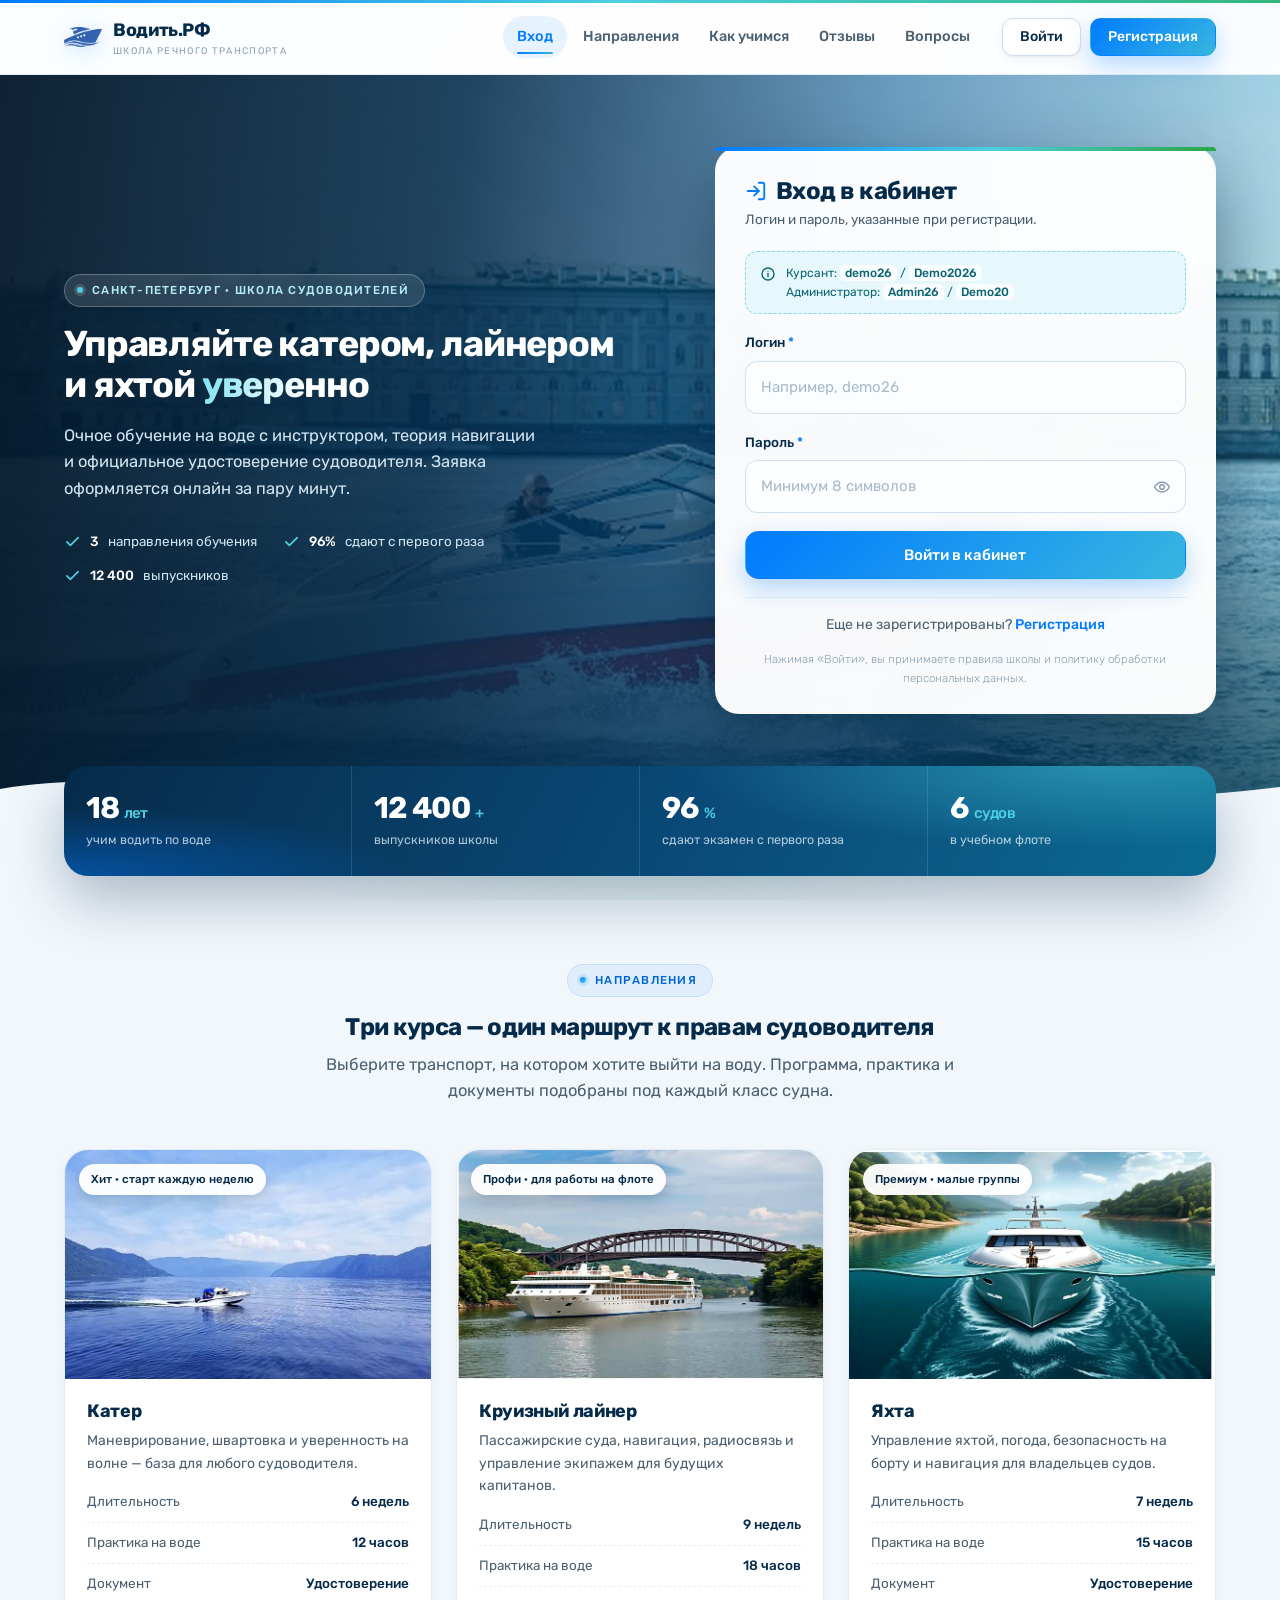
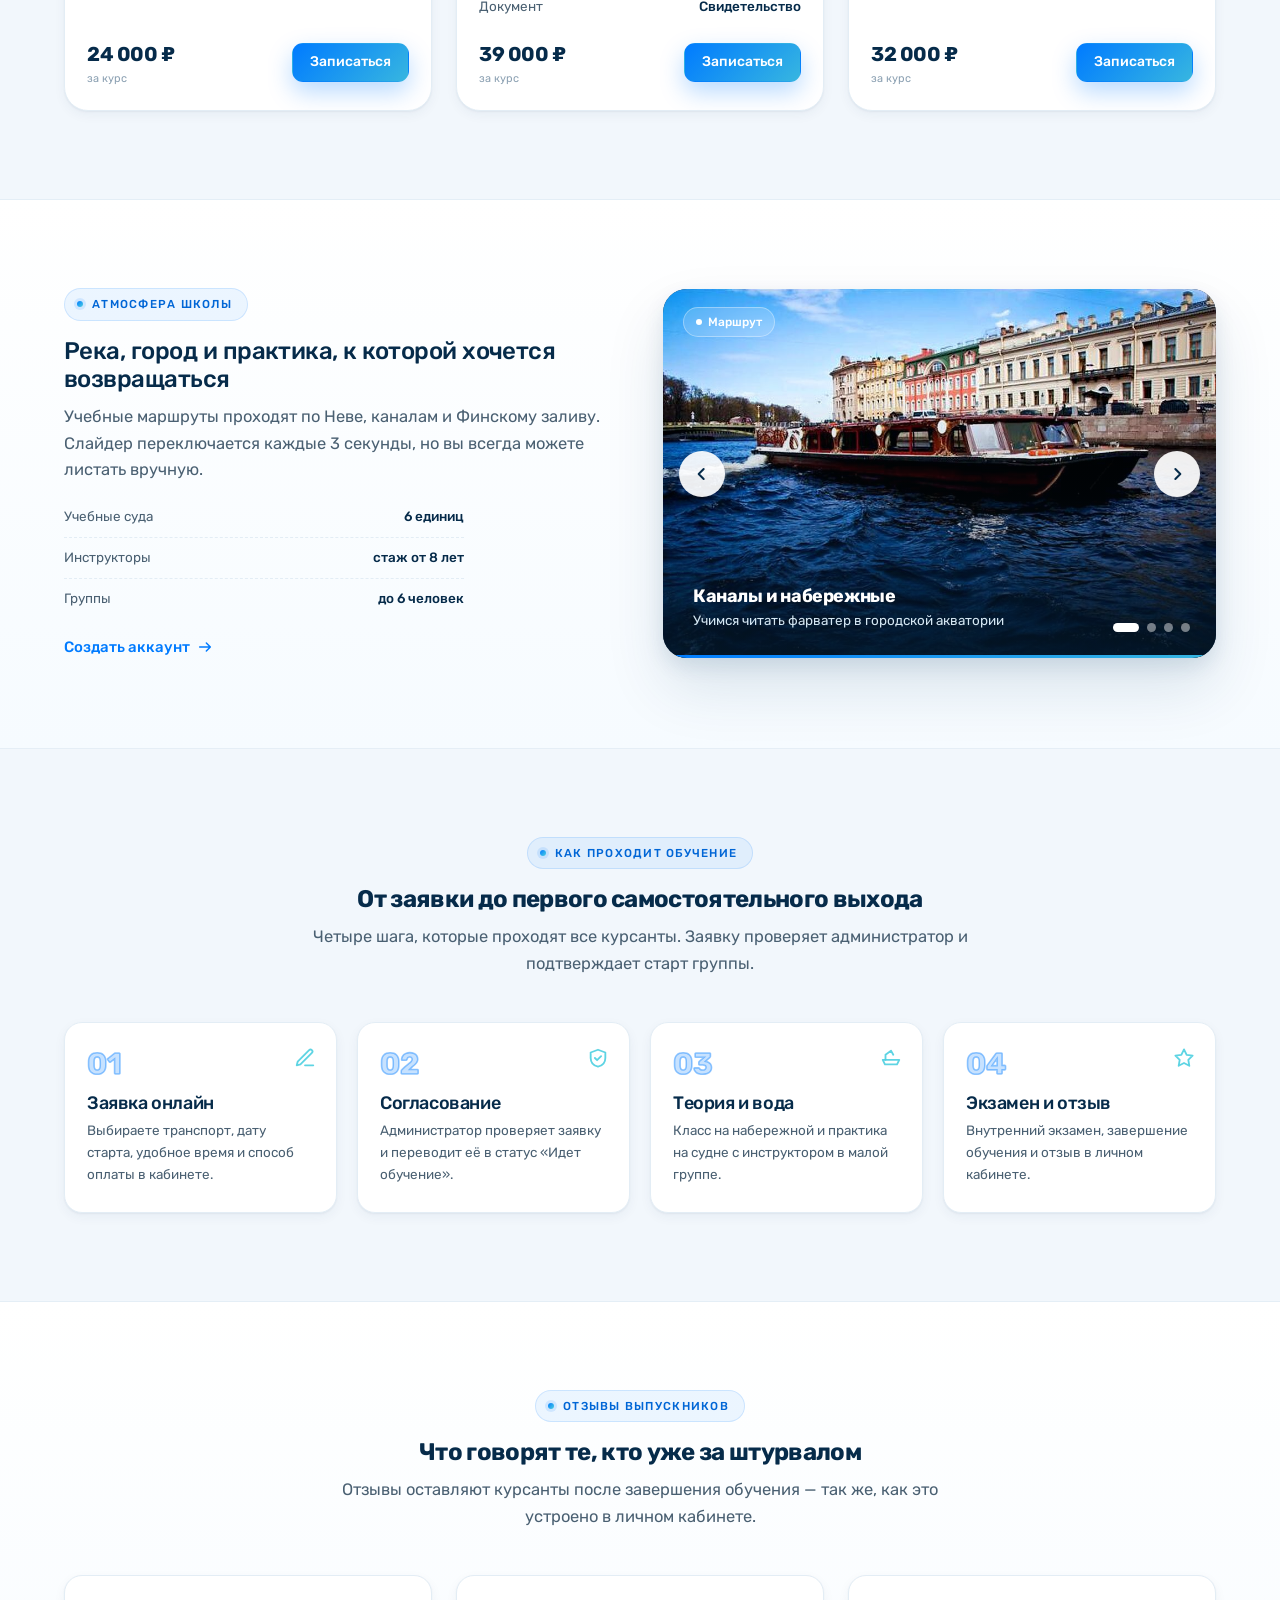
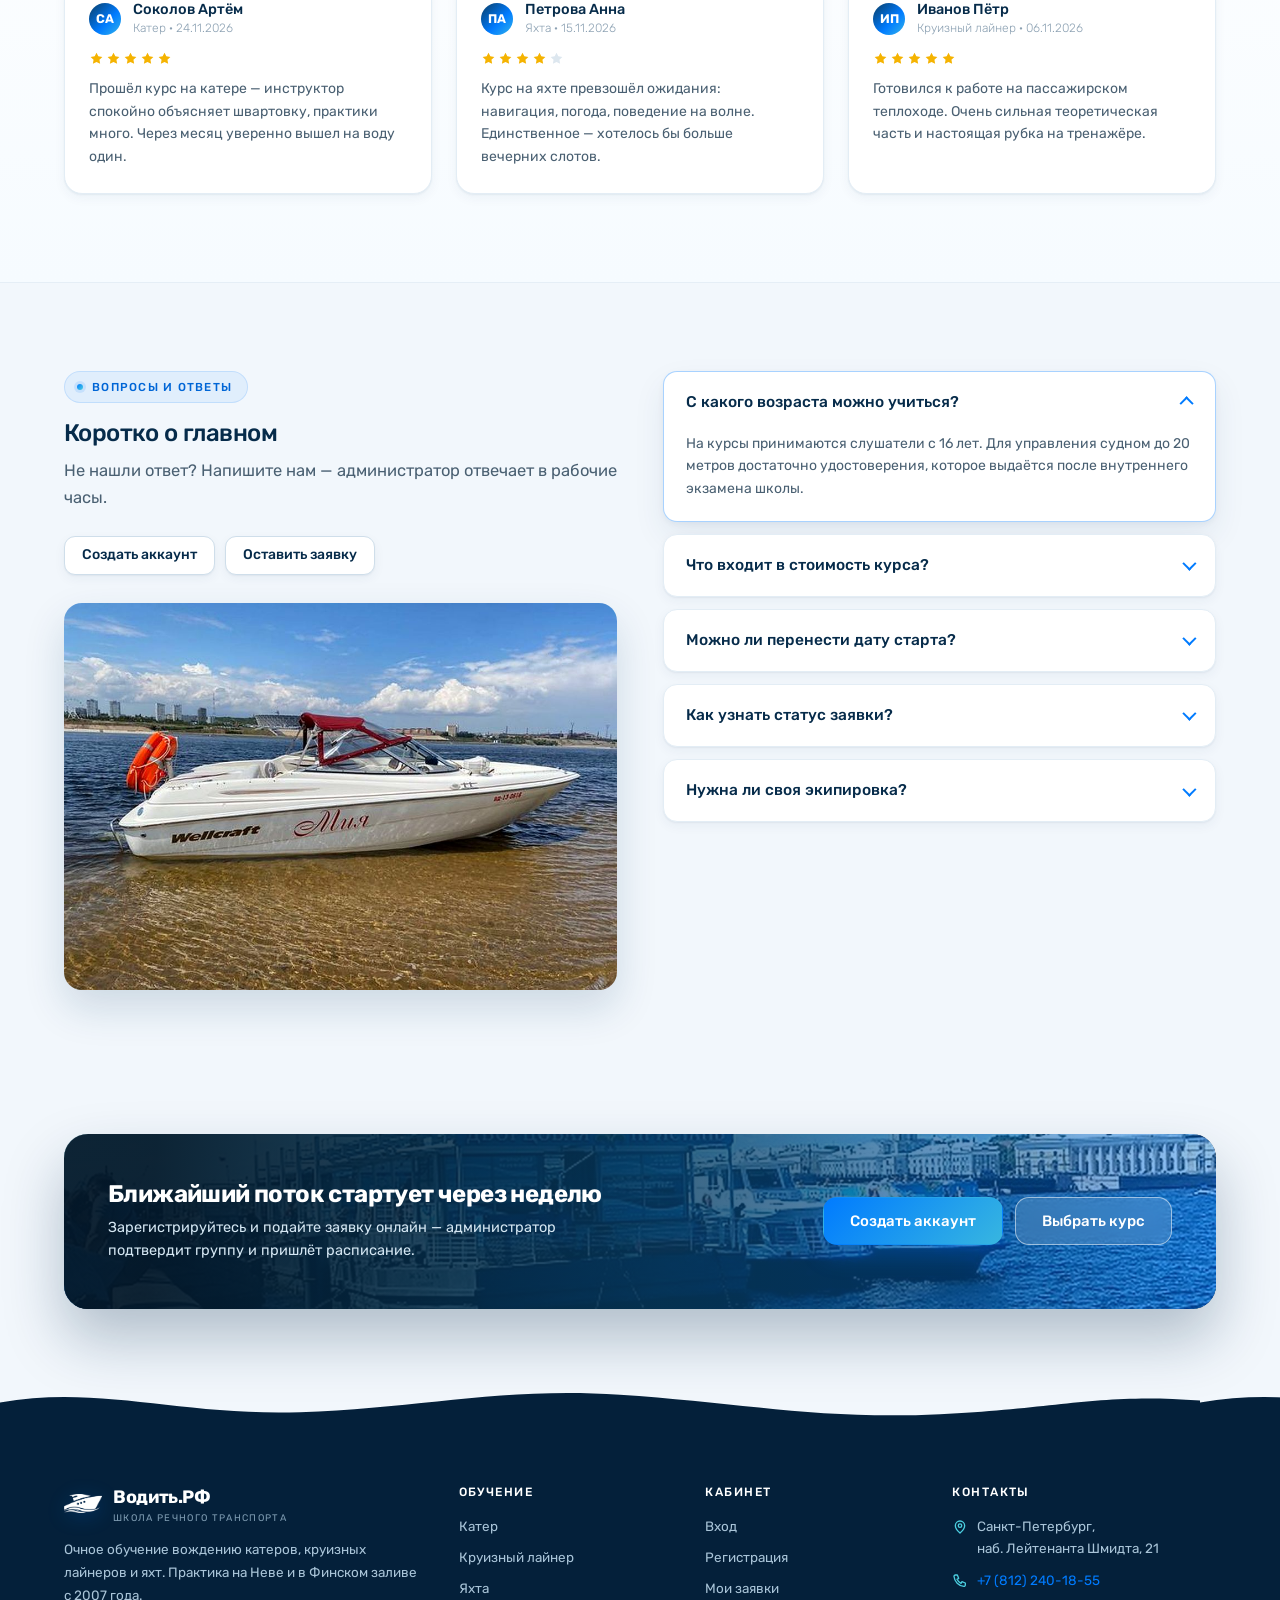
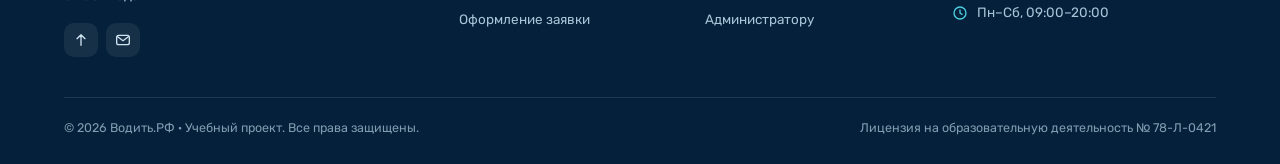
==== commit 28b91000: "Переделывает дизайн: новые фото, единая сетка, исправления JS Co-authored-by: arena-agent <297053741" ====
--- a/vodit-rf/account.html
+++ b/vodit-rf/account.html
@@ -4,9 +4,11 @@
   <meta charset="UTF-8">
   <meta name="viewport" content="width=device-width, initial-scale=1">
   <title>Личный кабинет — Водить.РФ</title>
-  <meta name="description" content="Личный кабинет курсанта школы «Водить.РФ»: история заявок на обучение, статусы согласования и отзывы о курсах.">
+  <meta name="description" content="Личный кабинет курсанта школы «Водить.РФ»: история заявок на обучение, статусы согласования и отзывы о пройденных курсах.">
   <meta name="theme-color" content="#007BFF">
   <link rel="icon" href="img/favicon.png" type="image/png">
+  <link rel="apple-touch-icon" href="img/favicon.png">
+  <link rel="preload" href="fonts/rubik-cyrillic-400-normal.woff2" as="font" type="font/woff2" crossorigin>
   <link rel="stylesheet" href="css/style.css">
 </head>
 <body data-page="account">
@@ -15,16 +17,16 @@
   <header class="site-header">
     <div class="container site-header__inner">
       <a class="brand" href="index.html" aria-label="Водить.РФ — на главную">
-        <img src="img/logo.png" alt="" width="40" height="30" decoding="async">
+        <img src="img/logo.png" alt="" width="38" height="30" decoding="async">
         <span>Водить.РФ<small>школа речного транспорта</small></span>
       </a>
 
       <nav class="nav" id="mainNav" aria-label="Основная навигация">
         <ul class="nav__list">
-          <li><a class="nav__link" href="index.html">Главная</a></li>
           <li><a class="nav__link" href="index.html#courses">Направления</a></li>
           <li><a class="nav__link is-active" href="account.html" aria-current="page">Мой кабинет</a></li>
           <li><a class="nav__link" href="request.html">Новая заявка</a></li>
+          <li><a class="nav__link" href="index.html#faq">Вопросы</a></li>
         </ul>
       </nav>
 
@@ -41,7 +43,7 @@
     <div class="page-head">
       <div class="container">
         <nav class="breadcrumbs" aria-label="Хлебные крошки">
-          <a href="index.html">Главная</a><span class="sep">/</span><span>Личный кабинет</span>
+          <a href="index.html">Водить.РФ</a><span class="sep">/</span><span>Личный кабинет</span>
         </nav>
         <h1>Личный кабинет</h1>
         <p>История ваших заявок, статусы согласования и отзывы о пройденных курсах.</p>
@@ -74,7 +76,7 @@
             </div>
             <div class="profile-card__foot">
               <a class="btn btn--primary btn--block btn--sm" href="request.html">Новая заявка</a>
-              <button class="btn btn--ghost btn--block btn--sm mt-8" type="button" data-action="logout">Выйти из аккаунта</button>
+              <button class="btn btn--ghost btn--block btn--sm" type="button" data-action="logout">Выйти из аккаунта</button>
             </div>
           </div>
         </aside>
@@ -82,7 +84,7 @@
         <!-- Контент -->
         <div class="account__main">
           <section class="account-hero">
-            <img src="img/account-hero.jpg" alt="" width="1000" height="563" loading="lazy" decoding="async">
+            <img src="img/account-hero.jpg" alt="" width="1200" height="675" loading="lazy" decoding="async">
             <div>
               <h2>С возвращением на борт!</h2>
               <p>Активные заявки и отзывы всегда под рукой.</p>
@@ -95,44 +97,44 @@
           </section>
 
           <!-- Слайдер -->
-          <section class="card" aria-label="Атмосфера школы" style="padding:18px">
-            <div class="panel-head" style="padding:4px 6px 0;margin-bottom:14px">
+          <section class="card" aria-label="Атмосфера школы" style="padding:16px">
+            <div class="panel-head" style="padding:4px 8px 0;margin-bottom:14px">
               <h2 style="font-size:18px;font-weight:500">Атмосфера школы</h2>
               <span class="xs">Слайды меняются каждые 3 секунды</span>
             </div>
             <div class="slider" data-slider data-interval="3000" role="region" aria-roledescription="карусель" aria-label="Фотографии обучения">
               <div class="slider__viewport">
                 <div class="slider__track">
-                  <figure class="slider__slide" style="margin:0">
-                    <img src="img/slide-1.jpg" alt="Прогулочный теплоход у набережной" width="900" height="600" decoding="async">
+                  <figure class="slider__slide">
+                    <img src="img/slide-1.jpg" alt="Катер у набережной Санкт-Петербурга" width="1000" height="667" decoding="async">
                     <span class="badge badge--white slide-badge">Маршрут</span>
                     <figcaption class="slider__caption">
                       <h3>Каналы и набережные</h3>
                       <p>Городская акватория и работа с фарватером</p>
                     </figcaption>
                   </figure>
-                  <figure class="slider__slide" style="margin:0">
-                    <img src="img/slide-2.jpg" alt="Теплоход с пассажирами на Неве" width="900" height="600" loading="lazy" decoding="async">
+                  <figure class="slider__slide">
+                    <img src="img/slide-2.jpg" alt="Пассажирское судно на реке" width="1000" height="667" loading="lazy" decoding="async">
                     <span class="badge badge--white slide-badge">Практика</span>
                     <figcaption class="slider__caption">
                       <h3>Большая вода</h3>
                       <p>Выходы на Неву и в Финский залив</p>
                     </figcaption>
                   </figure>
-                  <figure class="slider__slide" style="margin:0">
-                    <img src="img/slide-3.jpg" alt="Моторная лодка на песчаном берегу" width="900" height="600" loading="lazy" decoding="async">
+                  <figure class="slider__slide">
+                    <img src="img/slide-3.jpg" alt="Круизный лайнер под мостом" width="1000" height="667" loading="lazy" decoding="async">
+                    <span class="badge badge--white slide-badge">Лайнеры</span>
+                    <figcaption class="slider__caption">
+                      <h3>Пассажирский флот</h3>
+                      <p>Практика на судне класса «река — море»</p>
+                    </figcaption>
+                  </figure>
+                  <figure class="slider__slide">
+                    <img src="img/slide-4.jpg" alt="Вид с носа деревянной лодки на закат" width="1000" height="667" loading="lazy" decoding="async">
                     <span class="badge badge--white slide-badge">Флот</span>
                     <figcaption class="slider__caption">
                       <h3>Суда школы</h3>
                       <p>Катера и яхты, готовые к занятиям</p>
-                    </figcaption>
-                  </figure>
-                  <figure class="slider__slide" style="margin:0">
-                    <img src="img/slide-4.jpg" alt="Пассажирское судно на реке" width="900" height="600" loading="lazy" decoding="async">
-                    <span class="badge badge--white slide-badge">Лайнеры</span>
-                    <figcaption class="slider__caption">
-                      <h3>Пассажирский флот</h3>
-                      <p>Практика на судне класса «река — море»</p>
                     </figcaption>
                   </figure>
                 </div>
--- a/vodit-rf/css/style.css
+++ b/vodit-rf/css/style.css
@@ -1,11 +1,11 @@
 /* ============================================================
-   Водить.РФ — Школа вождения речного транспорта
-   Единый файл стилей (дизайн-система по брендбуку)
+   Водить.РФ — школа вождения речного транспорта
+   style.css — единственный файл стилей
    Палитра: #007BFF · #4CCFE0 · #FFFFFF · #28A745 · #6C757D
-   Шрифт: Rubik (локально, woff2)
+   Шрифт: Rubik (локально, папка fonts/)
    ============================================================ */
 
-/* ---------- 1. Шрифты: Rubik из папки fonts/ ---------- */
+/* ---------- 01. Шрифты ---------- */
 @font-face {
   font-family: "Rubik";
   font-style: normal;
@@ -79,45 +79,51 @@
     U+2212, U+2215, U+FEFF, U+FFFD;
 }
 
-/* ---------- 2. Токены ---------- */
+/* ---------- 02. Токены ---------- */
 :root {
-  /* Бренд */
   --blue: #007bff;
-  --blue-dark: #0066d6;
-  --blue-deep: #0a3d63;
+  --blue-600: #0066d6;
+  --blue-700: #0a4c8a;
   --navy: #062b4a;
+  --navy-soft: #0a3d63;
   --aqua: #4ccfe0;
-  --aqua-soft: #e7f8fb;
+  --aqua-100: #e6f8fb;
   --green: #28a745;
-  --green-soft: #e8f7ec;
+  --green-100: #e8f7ec;
   --gray: #6c757d;
-  --white: #ffffff;
+  --white: #fff;
 
-  /* Нейтральные */
-  --bg: #f4f8fc;
-  --surface: #ffffff;
-  --line: #e2ebf3;
-  --text: #10263a;
-  --text-soft: #566b7f;
-  --text-mute: #8ba0b2;
+  --ink: #0f2637;
+  --ink-2: #4a6072;
+  --ink-3: #8ba0b2;
+  --line: #e3edf5;
+  --line-strong: #cfdeea;
+  --bg: #f2f7fc;
+  --surface: #fff;
 
-  /* Эффекты */
-  --radius-sm: 10px;
-  --radius: 16px;
-  --radius-lg: 24px;
-  --shadow-xs: 0 1px 2px rgba(10, 61, 99, 0.06);
-  --shadow-sm: 0 4px 14px rgba(10, 61, 99, 0.07);
-  --shadow: 0 12px 34px rgba(10, 61, 99, 0.1);
-  --shadow-lg: 0 24px 60px rgba(6, 43, 74, 0.16);
-  --ring: 0 0 0 4px rgba(0, 123, 255, 0.16);
-  --grad-sea: linear-gradient(135deg, #0a3d63 0%, #007bff 62%, #4ccfe0 130%);
-  --grad-aqua: linear-gradient(135deg, #007bff 0%, #4ccfe0 100%);
+  --grad-brand: linear-gradient(135deg, #0a3d63 0%, #007bff 58%, #4ccfe0 120%);
+  --grad-cta: linear-gradient(135deg, #007bff, #37b6e0);
+  --grad-text: linear-gradient(100deg, #7ee3f0 0%, #ffffff 62%);
+
+  --r-xs: 10px;
+  --r-sm: 14px;
+  --r-md: 18px;
+  --r-lg: 24px;
+  --r-xl: 32px;
+  --r-full: 999px;
+
+  --sh-1: 0 1px 2px rgba(10, 61, 99, 0.06), 0 4px 12px rgba(10, 61, 99, 0.05);
+  --sh-2: 0 2px 6px rgba(10, 61, 99, 0.06), 0 14px 32px rgba(10, 61, 99, 0.08);
+  --sh-3: 0 8px 20px rgba(10, 61, 99, 0.1), 0 30px 60px rgba(10, 61, 99, 0.12);
+  --sh-brand: 0 10px 24px rgba(0, 123, 255, 0.28);
+  --ring: 0 0 0 4px rgba(0, 123, 255, 0.15);
+
   --ease: cubic-bezier(0.22, 0.61, 0.36, 1);
-  --header-h: 76px;
-  --container: 1180px;
+  --header-h: 74px;
+  --wrap: 1200px;
 }
 
-/* ---------- 3. Сброс и база ---------- */
+/* ---------- 03. Сброс ---------- */
 *,
 *::before,
 *::after {
@@ -126,27 +132,47 @@
 html {
   -webkit-text-size-adjust: 100%;
   scroll-behavior: smooth;
-  scroll-padding-top: calc(var(--header-h) + 16px);
+  scroll-padding-top: calc(var(--header-h) + 18px);
 }
 body {
   margin: 0;
   font-family: "Rubik", "Segoe UI", system-ui, -apple-system, sans-serif;
   font-size: 16px;
-  line-height: 1.6;
-  color: var(--text);
+  line-height: 1.62;
+  color: var(--ink);
   background: var(--bg);
   -webkit-font-smoothing: antialiased;
-  text-rendering: optimizeLegibility;
   overflow-x: hidden;
 }
+body::before {
+  content: "";
+  position: fixed;
+  inset: 0;
+  z-index: -1;
+  pointer-events: none;
+  background: radial-gradient(56% 42% at 6% -6%, rgba(76, 207, 224, 0.2), transparent 62%),
+    radial-gradient(46% 38% at 98% 0%, rgba(0, 123, 255, 0.14), transparent 60%),
+    radial-gradient(44% 34% at 50% 106%, rgba(40, 167, 69, 0.08), transparent 66%);
+}
 img,
-svg,
-video {
+svg {
   display: block;
   max-width: 100%;
 }
 img {
   height: auto;
+}
+.hero__bg,
+.auth__aside img,
+.transport-card__media img,
+.slider__slide img,
+.summary__media img,
+.account-hero img,
+.cta-band > img {
+  background: #dceaf4;
+}
+img[data-broken="true"] {
+  visibility: hidden;
 }
 a {
   color: var(--blue);
@@ -154,7 +180,7 @@
   transition: color 0.2s var(--ease);
 }
 a:hover {
-  color: var(--blue-dark);
+  color: var(--blue-600);
 }
 button,
 input,
@@ -184,13 +210,13 @@
 h2,
 h3,
 h4 {
-  margin: 0 0 0.5em;
-  line-height: 1.22;
-  letter-spacing: -0.015em;
+  margin: 0 0 0.45em;
+  color: var(--navy);
   font-weight: 700;
-  color: var(--navy);
-}
-/* Размеры по руководству по стилю */
+  line-height: 1.18;
+  letter-spacing: -0.022em;
+}
+/* размеры по брендбуку */
 h1 {
   font-size: 36px;
 }
@@ -202,18 +228,19 @@
   font-size: 18px;
   font-weight: 500;
 }
-.small,
-.text-sm {
-  font-size: 14px;
+small {
+  font-size: 12px;
+  font-weight: 300;
 }
 .xs {
   font-size: 12px;
   font-weight: 300;
-  color: var(--text-mute);
+  color: var(--ink-3);
 }
 :focus-visible {
   outline: 3px solid var(--aqua);
   outline-offset: 2px;
+  border-radius: 6px;
 }
 ::selection {
   background: rgba(0, 123, 255, 0.18);
@@ -221,55 +248,56 @@
 [hidden] {
   display: none !important;
 }
+.skip-link {
+  position: fixed;
+  left: 16px;
+  top: -70px;
+  z-index: 300;
+  padding: 10px 18px;
+  border-radius: var(--r-sm);
+  background: var(--blue);
+  color: #fff;
+  font-weight: 500;
+  transition: top 0.2s var(--ease);
+}
+.skip-link:focus {
+  top: 14px;
+  color: #fff;
+}
 
-/* ---------- 4. Каркас ---------- */
+/* ---------- 04. Каркас ---------- */
 .container {
   width: 100%;
-  max-width: var(--container);
+  max-width: var(--wrap);
   margin-inline: auto;
   padding-inline: 24px;
 }
 .section {
-  padding: 84px 0;
+  padding: 88px 0;
 }
 .section--tight {
   padding: 56px 0;
 }
-.section--surface {
-  background: var(--surface);
+.section--soft {
+  background: linear-gradient(180deg, #fff 0%, #f6fbff 100%);
+  border-block: 1px solid rgba(227, 237, 245, 0.9);
 }
 .section__head {
-  max-width: 640px;
-  margin-bottom: 40px;
+  max-width: 660px;
+  margin-bottom: 44px;
 }
 .section__head--center {
   margin-inline: auto;
   text-align: center;
 }
-.eyebrow {
-  display: inline-flex;
-  align-items: center;
-  gap: 8px;
-  margin-bottom: 14px;
-  font-size: 12px;
-  font-weight: 500;
-  letter-spacing: 0.14em;
-  text-transform: uppercase;
-  color: var(--blue);
-}
-.eyebrow::before {
-  content: "";
-  width: 22px;
-  height: 2px;
-  border-radius: 2px;
-  background: var(--grad-aqua);
-}
-.section__head--center .eyebrow::before {
-  display: none;
+.section__head h2 {
+  font-size: 24px;
+  font-weight: 700;
+  letter-spacing: -0.028em;
 }
 .lead {
-  font-size: 17px;
-  color: var(--text-soft);
+  font-size: 16.5px;
+  color: var(--ink-2);
 }
 .grid {
   display: grid;
@@ -284,197 +312,48 @@
 .grid--4 {
   grid-template-columns: repeat(4, minmax(0, 1fr));
 }
-.skip-link {
-  position: absolute;
-  left: 16px;
-  top: -60px;
-  z-index: 200;
-  padding: 10px 18px;
-  border-radius: var(--radius-sm);
-  background: var(--blue);
-  color: #fff;
-  font-weight: 500;
-  transition: top 0.2s var(--ease);
-}
-.skip-link:focus {
-  top: 12px;
-  color: #fff;
+.mt-8 {
+  margin-top: 8px;
+}
+.mt-12 {
+  margin-top: 12px;
+}
+.mt-16 {
+  margin-top: 16px;
+}
+.mt-24 {
+  margin-top: 24px;
+}
+.center {
+  text-align: center;
+}
+.muted {
+  color: var(--ink-2);
 }
 
-/* ---------- 5. Шапка ---------- */
-.site-header {
-  position: sticky;
-  top: 0;
-  z-index: 90;
-  background: rgba(255, 255, 255, 0.86);
-  backdrop-filter: blur(14px);
-  -webkit-backdrop-filter: blur(14px);
-  border-bottom: 1px solid rgba(226, 235, 243, 0.9);
-  transition: box-shadow 0.25s var(--ease), background 0.25s var(--ease);
-}
-.site-header.is-scrolled {
-  box-shadow: 0 8px 26px rgba(10, 61, 99, 0.1);
-  background: rgba(255, 255, 255, 0.95);
-}
-.site-header__inner {
-  display: flex;
-  align-items: center;
-  gap: 20px;
-  min-height: var(--header-h);
-}
-.brand {
-  display: inline-flex;
-  align-items: center;
-  gap: 10px;
-  font-weight: 700;
-  font-size: 18px;
-  color: var(--navy);
-  letter-spacing: -0.02em;
-  flex-shrink: 0;
-}
-.brand:hover {
-  color: var(--blue);
-}
-.brand img {
-  width: 40px;
-  height: 30px;
-  object-fit: contain;
-}
-.brand span small {
-  display: block;
-  font-size: 10px;
-  font-weight: 400;
-  letter-spacing: 0.12em;
-  text-transform: uppercase;
-  color: var(--text-mute);
-  line-height: 1;
-}
-.nav {
-  margin-left: auto;
-}
-.nav__list {
-  display: flex;
-  align-items: center;
-  gap: 4px;
-}
-.nav__link {
+/* ---------- 05. Кнопки ---------- */
+.btn {
   position: relative;
-  display: inline-block;
-  padding: 9px 14px;
-  border-radius: 999px;
-  font-size: 15px;
-  font-weight: 500;
-  color: var(--text-soft);
-  transition: color 0.2s var(--ease), background 0.2s var(--ease);
-}
-.nav__link:hover,
-.nav__link.is-active {
-  color: var(--blue);
-  background: rgba(0, 123, 255, 0.07);
-}
-.header-actions {
-  display: flex;
-  align-items: center;
-  gap: 10px;
-}
-.header-user {
-  display: inline-flex;
-  align-items: center;
-  gap: 10px;
-  padding: 6px 14px 6px 6px;
-  border: 1px solid var(--line);
-  border-radius: 999px;
-  background: #fff;
-  font-size: 14px;
-  font-weight: 500;
-  color: var(--navy);
-  transition: border-color 0.2s var(--ease), box-shadow 0.2s var(--ease);
-}
-.header-user:hover {
-  border-color: rgba(0, 123, 255, 0.4);
-  box-shadow: var(--shadow-xs);
-  color: var(--navy);
-}
-.avatar {
-  display: grid;
-  place-items: center;
-  width: 32px;
-  height: 32px;
-  border-radius: 50%;
-  background: var(--grad-aqua);
-  color: #fff;
-  font-size: 13px;
-  font-weight: 700;
-  flex-shrink: 0;
-}
-.avatar--lg {
-  width: 64px;
-  height: 64px;
-  font-size: 22px;
-}
-.burger {
-  display: none;
-  width: 44px;
-  height: 44px;
-  border-radius: 12px;
-  border: 1px solid var(--line);
-  background: #fff;
-  place-items: center;
-}
-.burger span {
-  display: block;
-  width: 20px;
-  height: 2px;
-  border-radius: 2px;
-  background: var(--navy);
-  transition: transform 0.25s var(--ease), opacity 0.2s var(--ease);
-  position: relative;
-}
-.burger span::before,
-.burger span::after {
-  content: "";
-  position: absolute;
-  left: 0;
-  width: 20px;
-  height: 2px;
-  border-radius: 2px;
-  background: var(--navy);
-  transition: transform 0.25s var(--ease);
-}
-.burger span::before {
-  top: -6px;
-}
-.burger span::after {
-  top: 6px;
-}
-.burger[aria-expanded="true"] span {
-  background: transparent;
-}
-.burger[aria-expanded="true"] span::before {
-  transform: translateY(6px) rotate(45deg);
-}
-.burger[aria-expanded="true"] span::after {
-  transform: translateY(-6px) rotate(-45deg);
-}
-
-/* ---------- 6. Кнопки ---------- */
-.btn {
   display: inline-flex;
   align-items: center;
   justify-content: center;
   gap: 9px;
-  padding: 13px 24px;
-  border-radius: 12px;
+  padding: 14px 26px;
+  border: 1px solid transparent;
+  border-radius: var(--r-sm);
   font-size: 15px;
   font-weight: 500;
   line-height: 1.2;
   text-align: center;
   white-space: nowrap;
-  border: 1px solid transparent;
-  transition: transform 0.18s var(--ease), box-shadow 0.22s var(--ease),
-    background 0.22s var(--ease), color 0.22s var(--ease),
-    border-color 0.22s var(--ease);
-  will-change: transform;
+  overflow: hidden;
+  transition: transform 0.18s var(--ease), box-shadow 0.24s var(--ease),
+    background 0.24s var(--ease), color 0.24s var(--ease), border-color 0.24s var(--ease);
+}
+.btn svg {
+  width: 18px;
+  height: 18px;
+  flex-shrink: 0;
 }
 .btn:active {
   transform: translateY(1px) scale(0.995);
@@ -486,38 +365,48 @@
   transform: none;
   box-shadow: none;
 }
-.btn svg {
-  width: 18px;
-  height: 18px;
-  flex-shrink: 0;
-}
 .btn--primary {
-  background: var(--grad-aqua);
+  background: var(--grad-cta);
   color: #fff;
-  box-shadow: 0 10px 24px rgba(0, 123, 255, 0.28);
+  box-shadow: var(--sh-brand);
+}
+.btn--primary::before,
+.btn--success::before {
+  content: "";
+  position: absolute;
+  inset: 0 auto 0 -140%;
+  width: 52%;
+  background: linear-gradient(100deg, transparent, rgba(255, 255, 255, 0.45), transparent);
+  transform: skewX(-18deg);
+  transition: left 0.7s var(--ease);
+  pointer-events: none;
 }
 .btn--primary:hover {
   color: #fff;
-  box-shadow: 0 16px 32px rgba(0, 123, 255, 0.36);
   transform: translateY(-2px);
+  box-shadow: 0 16px 34px rgba(0, 123, 255, 0.36);
+}
+.btn--primary:hover::before,
+.btn--success:hover::before {
+  left: 145%;
 }
 .btn--ghost {
   background: #fff;
   color: var(--navy);
-  border-color: var(--line);
-  box-shadow: var(--shadow-xs);
+  border-color: var(--line-strong);
+  box-shadow: var(--sh-1);
 }
 .btn--ghost:hover {
   color: var(--blue);
   border-color: rgba(0, 123, 255, 0.45);
   transform: translateY(-2px);
-  box-shadow: var(--shadow-sm);
+  box-shadow: var(--sh-2);
 }
 .btn--light {
   background: rgba(255, 255, 255, 0.14);
-  border-color: rgba(255, 255, 255, 0.5);
+  border-color: rgba(255, 255, 255, 0.52);
   color: #fff;
-  backdrop-filter: blur(6px);
+  backdrop-filter: blur(8px);
 }
 .btn--light:hover {
   background: rgba(255, 255, 255, 0.24);
@@ -536,31 +425,34 @@
 .btn--danger {
   background: #d13a34;
   color: #fff;
-  box-shadow: 0 10px 24px rgba(209, 58, 52, 0.24);
+  box-shadow: 0 10px 24px rgba(209, 58, 52, 0.22);
 }
 .btn--danger:hover {
+  background: #bf2f29;
   color: #fff;
-  background: #bf2f29;
   transform: translateY(-2px);
 }
 .btn--sm {
-  padding: 9px 16px;
+  padding: 10px 17px;
   font-size: 14px;
-  border-radius: 10px;
+  border-radius: 11px;
 }
 .btn--block {
   width: 100%;
 }
 .btn--icon {
-  padding: 10px;
   width: 42px;
   height: 42px;
-  border-radius: 12px;
+  padding: 0;
+  border-radius: 11px;
+}
+.btn--icon svg {
+  width: 17px;
+  height: 17px;
 }
 .btn.is-loading {
   color: transparent !important;
   pointer-events: none;
-  position: relative;
 }
 .btn.is-loading::after {
   content: "";
@@ -582,26 +474,26 @@
 .link-arrow {
   display: inline-flex;
   align-items: center;
-  gap: 6px;
-  font-weight: 500;
+  gap: 7px;
   font-size: 15px;
+  font-weight: 500;
 }
 .link-arrow svg {
   width: 16px;
   height: 16px;
-  transition: transform 0.2s var(--ease);
+  transition: transform 0.22s var(--ease);
 }
 .link-arrow:hover svg {
   transform: translateX(4px);
 }
 
-/* ---------- 7. Бейджи, чипы ---------- */
+/* ---------- 06. Метки и чипы ---------- */
 .badge {
   display: inline-flex;
   align-items: center;
   gap: 6px;
   padding: 5px 12px;
-  border-radius: 999px;
+  border-radius: var(--r-full);
   font-size: 12px;
   font-weight: 500;
   line-height: 1.5;
@@ -613,17 +505,18 @@
   height: 6px;
   border-radius: 50%;
   background: currentColor;
+  flex-shrink: 0;
 }
 .badge--new {
   background: rgba(0, 123, 255, 0.12);
   color: #0064d0;
 }
 .badge--progress {
-  background: rgba(76, 207, 224, 0.2);
+  background: rgba(76, 207, 224, 0.22);
   color: #0a7c8c;
 }
 .badge--done {
-  background: var(--green-soft);
+  background: var(--green-100);
   color: #1c7a33;
 }
 .badge--neutral {
@@ -632,288 +525,253 @@
 }
 .badge--white {
   background: rgba(255, 255, 255, 0.16);
+  border: 1px solid rgba(255, 255, 255, 0.34);
   color: #fff;
-  border: 1px solid rgba(255, 255, 255, 0.32);
+  backdrop-filter: blur(6px);
 }
 .chip {
   display: inline-flex;
   align-items: center;
-  gap: 6px;
-  padding: 6px 13px;
-  border-radius: 999px;
-  background: #eef5fb;
-  color: var(--text-soft);
+  gap: 7px;
+  padding: 7px 13px;
+  border-radius: var(--r-full);
+  background: #eef6fc;
+  color: var(--ink-2);
   font-size: 13px;
   font-weight: 500;
+  white-space: nowrap;
 }
 .chip svg {
-  width: 14px;
-  height: 14px;
+  width: 15px;
+  height: 15px;
   color: var(--blue);
 }
+.eyebrow {
+  display: inline-flex;
+  max-width: 100%;
+  line-height: 1.45;
+  align-items: center;
+  gap: 9px;
+  margin-bottom: 16px;
+  padding: 7px 15px 7px 12px;
+  border: 1px solid rgba(0, 123, 255, 0.14);
+  border-radius: var(--r-full);
+  background: rgba(0, 123, 255, 0.07);
+  font-size: 11.5px;
+  font-weight: 500;
+  letter-spacing: 0.11em;
+  text-transform: uppercase;
+  color: var(--blue-600);
+}
+.eyebrow::before {
+  content: "";
+  width: 6px;
+  height: 6px;
+  border-radius: 50%;
+  background: linear-gradient(135deg, var(--blue), var(--aqua));
+  box-shadow: 0 0 0 3px rgba(0, 123, 255, 0.12);
+}
+.section__head--center .eyebrow {
+  margin-inline: auto;
+}
 
-/* ---------- 8. Карточки ---------- */
-.card {
-  background: var(--surface);
-  border: 1px solid var(--line);
-  border-radius: var(--radius-lg);
-  box-shadow: var(--shadow-xs);
-}
-.card--pad {
-  padding: 26px;
-}
-.card--hover {
-  transition: transform 0.28s var(--ease), box-shadow 0.28s var(--ease),
-    border-color 0.28s var(--ease);
-}
-.card--hover:hover {
-  transform: translateY(-4px);
-  box-shadow: var(--shadow);
-  border-color: rgba(0, 123, 255, 0.28);
-}
-.card__title {
-  margin-bottom: 6px;
+/* ---------- 07. Шапка ---------- */
+.site-header {
+  position: sticky;
+  top: 0;
+  z-index: 90;
+  background: rgba(255, 255, 255, 0.88);
+  backdrop-filter: blur(16px) saturate(1.2);
+  -webkit-backdrop-filter: blur(16px) saturate(1.2);
+  border-bottom: 1px solid rgba(227, 237, 245, 0.9);
+  transition: box-shadow 0.25s var(--ease), background 0.25s var(--ease);
+}
+.site-header::before {
+  content: "";
+  position: absolute;
+  inset: 0 0 auto;
+  height: 3px;
+  background: linear-gradient(90deg, var(--blue) 0%, var(--aqua) 48%, var(--green) 130%);
+}
+.site-header.is-scrolled {
+  background: rgba(255, 255, 255, 0.96);
+  box-shadow: 0 10px 30px rgba(10, 61, 99, 0.1);
+}
+.site-header__inner {
+  display: flex;
+  align-items: center;
+  gap: 18px;
+  min-height: var(--header-h);
+}
+.brand {
+  display: inline-flex;
+  align-items: center;
+  gap: 11px;
+  flex-shrink: 0;
   font-size: 18px;
-  font-weight: 500;
-}
-.muted {
-  color: var(--text-soft);
-}
-.divider {
-  height: 1px;
-  margin: 20px 0;
-  background: var(--line);
-}
-
-/* ---------- 9. Формы ---------- */
-.field {
-  margin-bottom: 18px;
-}
-.field__label {
+  font-weight: 700;
+  letter-spacing: -0.02em;
+  color: var(--navy);
+}
+.brand:hover {
+  color: var(--blue);
+}
+.brand img {
+  width: 38px;
+  height: 30px;
+  object-fit: contain;
+  background: none;
+  filter: drop-shadow(0 4px 10px rgba(0, 123, 255, 0.24));
+  transition: transform 0.3s var(--ease);
+}
+.brand:hover img {
+  transform: translateY(-1px) rotate(-2deg);
+}
+.brand span small {
   display: block;
-  margin-bottom: 7px;
+  font-size: 9.5px;
+  font-weight: 400;
+  letter-spacing: 0.14em;
+  text-transform: uppercase;
+  color: var(--ink-3);
+  line-height: 1.3;
+}
+.nav {
+  margin-left: auto;
+}
+.nav__list {
+  display: flex;
+  align-items: center;
+  gap: 2px;
+}
+.nav__link {
+  position: relative;
+  display: inline-block;
+  padding: 9px 14px;
+  border-radius: var(--r-full);
+  font-size: 14.5px;
+  font-weight: 500;
+  color: var(--ink-2);
+  transition: color 0.2s var(--ease), background 0.2s var(--ease);
+}
+.nav__link::after {
+  content: "";
+  position: absolute;
+  left: 14px;
+  right: 14px;
+  bottom: 4px;
+  height: 2px;
+  border-radius: 2px;
+  background: var(--grad-cta);
+  transform: scaleX(0);
+  transform-origin: left;
+  transition: transform 0.25s var(--ease);
+}
+.nav__link:hover {
+  color: var(--blue);
+  background: rgba(0, 123, 255, 0.06);
+}
+.nav__link.is-active {
+  color: var(--blue);
+  background: rgba(0, 123, 255, 0.09);
+}
+.nav__link.is-active::after,
+.nav__link:hover::after {
+  transform: scaleX(1);
+}
+.header-actions {
+  display: flex;
+  align-items: center;
+  gap: 9px;
+}
+.header-user {
+  display: inline-flex;
+  align-items: center;
+  gap: 10px;
+  padding: 5px 15px 5px 5px;
+  border: 1px solid var(--line-strong);
+  border-radius: var(--r-full);
+  background: #fff;
   font-size: 14px;
   font-weight: 500;
   color: var(--navy);
-}
-.field__label .req {
-  color: var(--blue);
-}
-.field__hint {
-  display: block;
-  margin-top: 6px;
-  font-size: 12px;
-  font-weight: 300;
-  color: var(--text-mute);
-}
-.input,
-.select,
-.textarea {
-  width: 100%;
-  padding: 13px 15px;
-  border: 1px solid var(--line);
-  border-radius: 12px;
-  background: #fbfdff;
-  font-size: 15px;
-  color: var(--text);
-  transition: border-color 0.2s var(--ease), box-shadow 0.2s var(--ease),
-    background 0.2s var(--ease);
-}
-.input::placeholder,
-.textarea::placeholder {
-  color: #a9bacb;
-}
-.input:hover,
-.select:hover,
-.textarea:hover {
-  border-color: #c9d9e6;
-}
-.input:focus,
-.select:focus,
-.textarea:focus {
-  outline: none;
-  background: #fff;
-  border-color: var(--blue);
-  box-shadow: var(--ring);
-}
-.textarea {
-  min-height: 110px;
-  resize: vertical;
-}
-.select {
-  appearance: none;
-  -webkit-appearance: none;
-  background-image: url("data:image/svg+xml,%3Csvg xmlns='http://www.w3.org/2000/svg' width='16' height='16' viewBox='0 0 24 24' fill='none' stroke='%236C757D' stroke-width='2.4' stroke-linecap='round' stroke-linejoin='round'%3E%3Cpath d='m6 9 6 6 6-6'/%3E%3C/svg%3E");
-  background-repeat: no-repeat;
-  background-position: right 14px center;
-  padding-right: 42px;
-  cursor: pointer;
-}
-.input-wrap {
-  position: relative;
-}
-.input-wrap .input {
-  padding-right: 46px;
-}
-.input-wrap__btn {
-  position: absolute;
-  top: 50%;
-  right: 8px;
-  transform: translateY(-50%);
+  transition: border-color 0.2s var(--ease), box-shadow 0.2s var(--ease);
+}
+.header-user:hover {
+  border-color: rgba(0, 123, 255, 0.45);
+  box-shadow: var(--sh-1);
+  color: var(--navy);
+}
+.avatar {
   display: grid;
   place-items: center;
-  width: 34px;
-  height: 34px;
-  border-radius: 9px;
-  color: var(--text-mute);
-  transition: color 0.2s var(--ease), background 0.2s var(--ease);
-}
-.input-wrap__btn:hover {
-  color: var(--blue);
-  background: rgba(0, 123, 255, 0.08);
-}
-.input-wrap__btn svg {
-  width: 18px;
-  height: 18px;
-}
-.field.has-error .input,
-.field.has-error .select,
-.field.has-error .textarea {
-  border-color: #e0443e;
-  background: #fff6f6;
-}
-.field.has-error .input:focus {
-  box-shadow: 0 0 0 4px rgba(224, 68, 62, 0.12);
-}
-.field.is-valid .input {
-  border-color: rgba(40, 167, 69, 0.6);
-}
-.error-text {
-  display: none;
-  margin-top: 6px;
+  width: 32px;
+  height: 32px;
+  border-radius: 50%;
+  background: var(--grad-brand);
+  color: #fff;
   font-size: 12.5px;
-  font-weight: 500;
-  color: #d13a34;
-  animation: shakeIn 0.32s var(--ease);
-}
-.field.has-error .error-text {
-  display: flex;
-  align-items: flex-start;
-  gap: 5px;
-}
-.error-text::before {
-  content: "!";
-  display: inline-grid;
-  place-items: center;
-  width: 13px;
-  height: 13px;
-  margin-top: 2px;
-  border-radius: 50%;
-  background: #d13a34;
-  color: #fff;
-  font-size: 9px;
   font-weight: 700;
   flex-shrink: 0;
 }
-@keyframes shakeIn {
-  0% {
-    opacity: 0;
-    transform: translateY(-4px);
-  }
-  60% {
-    transform: translateX(2px);
-  }
-  100% {
-    opacity: 1;
-    transform: none;
-  }
-}
-.form-grid {
-  display: grid;
-  grid-template-columns: repeat(2, minmax(0, 1fr));
-  gap: 0 18px;
-}
-.form-grid .field--full {
-  grid-column: 1 / -1;
-}
-.checkbox {
-  display: flex;
-  align-items: flex-start;
-  gap: 10px;
-  font-size: 13px;
-  color: var(--text-soft);
-  cursor: pointer;
-  line-height: 1.5;
-}
-.checkbox input {
-  width: 18px;
-  height: 18px;
-  margin: 1px 0 0;
-  accent-color: var(--blue);
-  flex-shrink: 0;
-  cursor: pointer;
-}
-.checkbox a {
-  font-weight: 500;
-}
-.form-note {
-  margin-top: 14px;
-  font-size: 12px;
-  font-weight: 300;
-  color: var(--text-mute);
-  text-align: center;
-}
-.form-actions {
-  margin-top: 8px;
-}
-.password-meter {
-  display: flex;
-  gap: 5px;
-  margin-top: 8px;
-}
-.password-meter i {
-  height: 4px;
-  flex: 1;
-  border-radius: 3px;
-  background: #e6eef5;
-  transition: background 0.25s var(--ease);
-}
-.password-meter[data-level="1"] i:nth-child(1) {
-  background: #e0443e;
-}
-.password-meter[data-level="2"] i:nth-child(-n + 2) {
-  background: #f0a92c;
-}
-.password-meter[data-level="3"] i {
-  background: var(--green);
-}
-.search {
+.avatar--lg {
+  width: 60px;
+  height: 60px;
+  font-size: 20px;
+}
+.burger {
+  display: none;
+  place-items: center;
+  width: 44px;
+  height: 44px;
+  border: 1px solid var(--line-strong);
+  border-radius: 12px;
+  background: #fff;
+}
+.burger span {
   position: relative;
-  flex: 1 1 220px;
-  min-width: 180px;
-}
-.search .input {
-  padding-left: 42px;
-}
-.search svg {
+  display: block;
+  width: 19px;
+  height: 2px;
+  border-radius: 2px;
+  background: var(--navy);
+  transition: background 0.2s var(--ease);
+}
+.burger span::before,
+.burger span::after {
+  content: "";
   position: absolute;
-  left: 14px;
-  top: 50%;
-  transform: translateY(-50%);
-  width: 17px;
-  height: 17px;
-  color: var(--text-mute);
-  pointer-events: none;
+  left: 0;
+  width: 19px;
+  height: 2px;
+  border-radius: 2px;
+  background: var(--navy);
+  transition: transform 0.25s var(--ease);
+}
+.burger span::before {
+  top: -6px;
+}
+.burger span::after {
+  top: 6px;
+}
+.burger[aria-expanded="true"] span {
+  background: transparent;
+}
+.burger[aria-expanded="true"] span::before {
+  transform: translateY(6px) rotate(45deg);
+}
+.burger[aria-expanded="true"] span::after {
+  transform: translateY(-6px) rotate(-45deg);
 }
 
-/* ---------- 10. Hero ---------- */
+/* ---------- 08. Главный экран входа ---------- */
 .hero {
   position: relative;
+  isolation: isolate;
   overflow: hidden;
-  padding: 104px 0 96px;
+  padding: 72px 0 96px;
   color: #fff;
   background: var(--navy);
-  isolation: isolate;
 }
 .hero__bg {
   position: absolute;
@@ -922,73 +780,70 @@
   width: 100%;
   height: 100%;
   object-fit: cover;
-  object-position: center 42%;
-  transform: scale(1.02);
+  object-position: center 46%;
 }
 .hero::after {
   content: "";
   position: absolute;
   inset: 0;
   z-index: -1;
-  background: linear-gradient(
-      100deg,
-      rgba(4, 30, 52, 0.94) 4%,
-      rgba(6, 47, 80, 0.86) 38%,
-      rgba(0, 82, 140, 0.45) 68%,
-      rgba(76, 207, 224, 0.22) 100%
-    ),
-    linear-gradient(to top, rgba(4, 30, 52, 0.75), transparent 42%);
+  background: linear-gradient(96deg, rgba(3, 24, 42, 0.95) 0%, rgba(5, 44, 74, 0.88) 34%, rgba(0, 88, 148, 0.52) 66%, rgba(76, 207, 224, 0.25) 100%),
+    linear-gradient(to top, rgba(3, 24, 42, 0.8), transparent 46%);
 }
 .hero__inner {
-  max-width: 720px;
+  display: grid;
+  grid-template-columns: minmax(0, 1.02fr) minmax(0, 0.86fr);
+  gap: 56px;
+  align-items: center;
+}
+.hero__copy {
+  max-width: 560px;
 }
 .hero .eyebrow {
-  color: #9fe9f4;
+  background: rgba(255, 255, 255, 0.12);
+  border-color: rgba(255, 255, 255, 0.26);
+  color: #b6ecf5;
+  backdrop-filter: blur(6px);
 }
 .hero .eyebrow::before {
   background: var(--aqua);
+  box-shadow: 0 0 0 3px rgba(255, 255, 255, 0.14);
 }
 .hero h1 {
   margin-bottom: 18px;
+  font-size: clamp(28px, 3vw, 36px);
+  line-height: 1.14;
   color: #fff;
-  font-size: clamp(28px, 3vw, 36px);
-  line-height: 1.15;
-  letter-spacing: -0.03em;
+  letter-spacing: -0.032em;
 }
 .hero h1 em {
   font-style: normal;
-  background: linear-gradient(100deg, #7ee3f0, #ffffff 70%);
+  background: var(--grad-text);
   -webkit-background-clip: text;
   background-clip: text;
   color: transparent;
 }
 .hero__lead {
-  max-width: 560px;
-  margin-bottom: 30px;
-  font-size: 17px;
-  color: #d4e6f2;
-}
-.hero__actions {
+  max-width: 480px;
+  margin-bottom: 28px;
+  font-size: 16.5px;
+  color: #d3e6f3;
+}
+.hero__facts {
   display: flex;
   flex-wrap: wrap;
-  gap: 12px;
-  margin-bottom: 36px;
-}
-.hero__facts {
-  display: flex;
-  flex-wrap: wrap;
-  gap: 12px 30px;
+  gap: 12px 26px;
 }
 .hero__fact {
-  display: flex;
+  display: inline-flex;
   align-items: center;
   gap: 9px;
-  font-size: 14px;
+  font-size: 13.5px;
   color: #cfe4f2;
 }
 .hero__fact svg {
-  width: 18px;
-  height: 18px;
+  width: 17px;
+  height: 17px;
   color: var(--aqua);
   flex-shrink: 0;
 }
@@ -1003,58 +858,122 @@
   bottom: -1px;
   z-index: 1;
   width: 100%;
-  height: 70px;
+  height: 62px;
   color: var(--bg);
   pointer-events: none;
 }
-.hero-stats {
+
+/* карточка входа поверх героя */
+.login-card {
+  position: relative;
+  padding: 30px 30px 26px;
+  border-radius: var(--r-lg);
+  background: rgba(255, 255, 255, 0.97);
+  box-shadow: 0 30px 70px rgba(3, 24, 42, 0.45);
+  color: var(--ink);
+  backdrop-filter: blur(8px);
+}
+.login-card::before {
+  content: "";
+  position: absolute;
+  inset: 0 0 auto;
+  height: 4px;
+  border-radius: var(--r-lg) var(--r-lg) 0 0;
+  background: linear-gradient(90deg, var(--blue), var(--aqua) 55%, var(--green));
+}
+.login-card h2 {
+  display: flex;
+  align-items: center;
+  gap: 9px;
+  margin-bottom: 4px;
+  font-size: 24px;
+  font-weight: 700;
+  letter-spacing: -0.02em;
+}
+.login-card__sub {
+  margin-bottom: 20px;
+  font-size: 13.5px;
+  color: var(--ink-2);
+}
+.login-card .demo-hint {
+  margin-bottom: 18px;
+}
+.login-card .auth-switch {
+  margin-top: 18px;
+  padding-top: 16px;
+}
+.login-card .form-note {
+  margin-top: 10px;
+}
+
+/* ---------- 09. Полоса цифр ---------- */
+.stats-band {
   position: relative;
   z-index: 2;
-  margin-top: -54px;
-}
-.stats-grid {
+  margin-top: -44px;
+}
+.stats-band__card {
+  position: relative;
   display: grid;
   grid-template-columns: repeat(4, minmax(0, 1fr));
-  gap: 1px;
   overflow: hidden;
-  background: var(--line);
-  border-radius: var(--radius-lg);
-  box-shadow: var(--shadow);
-}
-.stat {
-  padding: 24px 22px;
-  background: #fff;
-}
-.stat__value {
-  font-size: 28px;
+  border-radius: var(--r-lg);
+  background: linear-gradient(118deg, #062b4a 0%, #0a4a78 55%, #0b6a91 100%);
+  box-shadow: 0 24px 56px rgba(6, 43, 74, 0.3);
+  color: #fff;
+  isolation: isolate;
+}
+.stats-band__card::before {
+  content: "";
+  position: absolute;
+  inset: 0;
+  z-index: -1;
+  background: radial-gradient(58% 120% at 90% 0%, rgba(76, 207, 224, 0.42), transparent 62%),
+    radial-gradient(48% 100% at 0% 100%, rgba(0, 123, 255, 0.45), transparent 62%);
+}
+.stats-band__item {
+  padding: 26px 22px;
+  border-right: 1px solid rgba(255, 255, 255, 0.12);
+}
+.stats-band__item:last-child {
+  border-right: 0;
+}
+.stats-band__value {
+  display: flex;
+  align-items: baseline;
+  gap: 5px;
+  font-size: 30px;
   font-weight: 700;
-  line-height: 1.2;
-  color: var(--navy);
-  letter-spacing: -0.02em;
-}
-.stat__value span {
-  color: var(--blue);
-}
-.stat__label {
-  font-size: 13px;
-  color: var(--text-soft);
+  line-height: 1.1;
+  letter-spacing: -0.03em;
+}
+.stats-band__value span {
+  font-size: 15px;
+  font-weight: 500;
+  color: var(--aqua);
+}
+.stats-band__label {
+  margin-top: 5px;
+  font-size: 12.5px;
+  color: rgba(226, 240, 249, 0.78);
 }
 
-/* ---------- 11. Направления ---------- */
+/* ---------- 10. Карточки направлений ---------- */
 .transport-card {
+  position: relative;
   display: flex;
   flex-direction: column;
   overflow: hidden;
+  border: 1px solid var(--line);
+  border-radius: var(--r-lg);
   background: #fff;
-  border: 1px solid var(--line);
-  border-radius: var(--radius-lg);
-  transition: transform 0.3s var(--ease), box-shadow 0.3s var(--ease),
-    border-color 0.3s var(--ease);
+  box-shadow: var(--sh-1);
+  transition: transform 0.3s var(--ease), box-shadow 0.3s var(--ease), border-color 0.3s var(--ease);
 }
 .transport-card:hover {
   transform: translateY(-6px);
-  box-shadow: var(--shadow);
-  border-color: rgba(0, 123, 255, 0.3);
+  border-color: rgba(0, 123, 255, 0.32);
+  box-shadow: var(--sh-3);
 }
 .transport-card__media {
   position: relative;
@@ -1066,50 +985,57 @@
   width: 100%;
   height: 100%;
   object-fit: cover;
-  transition: transform 0.6s var(--ease);
+  transition: transform 0.65s var(--ease);
 }
 .transport-card:hover .transport-card__media img {
-  transform: scale(1.06);
+  transform: scale(1.07);
 }
 .transport-card__tag {
   position: absolute;
   top: 14px;
   left: 14px;
   padding: 6px 12px;
-  border-radius: 999px;
-  background: rgba(255, 255, 255, 0.92);
+  border-radius: var(--r-full);
+  background: rgba(255, 255, 255, 0.95);
   color: var(--navy);
-  font-size: 12px;
-  font-weight: 500;
-  backdrop-filter: blur(4px);
+  font-size: 11.5px;
+  font-weight: 500;
+  box-shadow: 0 6px 16px rgba(4, 30, 52, 0.18);
 }
 .transport-card__body {
   display: flex;
+  flex: 1;
   flex-direction: column;
-  flex: 1;
   padding: 22px;
 }
-.transport-card__body p {
-  font-size: 14.5px;
-  color: var(--text-soft);
+.transport-card__body h3 {
+  margin-bottom: 8px;
+  font-size: 18px;
+  font-weight: 700;
+  letter-spacing: -0.02em;
+}
+.transport-card__body > p {
+  margin-bottom: 16px;
+  font-size: 14px;
+  color: var(--ink-2);
 }
 .spec-list {
-  margin: 4px 0 20px;
-  display: grid;
-  gap: 8px;
+  display: grid;
+  gap: 9px;
+  margin: 0 0 20px;
   font-size: 13.5px;
-  color: var(--text-soft);
+  color: var(--ink-2);
 }
 .spec-list li {
   display: flex;
   justify-content: space-between;
   gap: 12px;
-  padding-bottom: 8px;
+  padding-bottom: 9px;
   border-bottom: 1px dashed var(--line);
 }
 .spec-list li:last-child {
+  padding-bottom: 0;
   border-bottom: 0;
-  padding-bottom: 0;
 }
 .spec-list b {
   font-weight: 500;
@@ -1126,24 +1052,24 @@
 .price {
   font-size: 20px;
   font-weight: 700;
+  letter-spacing: -0.02em;
   color: var(--navy);
-  letter-spacing: -0.02em;
 }
 .price small {
   display: block;
   font-size: 11px;
   font-weight: 400;
-  color: var(--text-mute);
+  color: var(--ink-3);
   letter-spacing: 0;
 }
 
-/* ---------- 12. Слайдер ---------- */
+/* ---------- 11. Слайдер ---------- */
 .slider {
   position: relative;
   overflow: hidden;
-  border-radius: var(--radius-lg);
+  border-radius: var(--r-lg);
   background: var(--navy);
-  box-shadow: var(--shadow);
+  box-shadow: var(--sh-3);
   isolation: isolate;
 }
 .slider__viewport {
@@ -1154,13 +1080,15 @@
 .slider__track {
   display: flex;
   height: 100%;
-  transition: transform 0.65s var(--ease);
+  transition: transform 0.6s var(--ease);
   will-change: transform;
 }
 .slider__slide {
   position: relative;
   flex: 0 0 100%;
   height: 100%;
+  margin: 0;
+  overflow: hidden;
 }
 .slider__slide img {
   width: 100%;
@@ -1171,12 +1099,8 @@
   content: "";
   position: absolute;
   inset: 0;
-  background: linear-gradient(
-    to top,
-    rgba(4, 30, 52, 0.82) 0%,
-    rgba(4, 30, 52, 0.14) 46%,
-    transparent 78%
-  );
+  background: linear-gradient(to top, rgba(3, 24, 42, 0.86) 0%, rgba(3, 24, 42, 0.16) 44%, transparent 72%);
+  pointer-events: none;
 }
 .slider__caption {
   position: absolute;
@@ -1184,17 +1108,17 @@
   right: 0;
   bottom: 0;
   z-index: 2;
-  padding: 28px 30px;
+  padding: 26px 30px;
   color: #fff;
 }
 .slider__caption h3 {
-  margin-bottom: 4px;
+  margin-bottom: 3px;
+  font-size: 18px;
+  font-weight: 700;
   color: #fff;
-  font-size: 20px;
-  font-weight: 500;
 }
 .slider__caption p {
-  font-size: 14px;
+  font-size: 13.5px;
   color: #d5e7f3;
 }
 .slider__nav {
@@ -1206,25 +1130,25 @@
   width: 46px;
   height: 46px;
   border-radius: 50%;
-  background: rgba(255, 255, 255, 0.9);
+  background: rgba(255, 255, 255, 0.92);
   color: var(--navy);
   transform: translateY(-50%);
-  box-shadow: 0 6px 18px rgba(4, 30, 52, 0.28);
+  box-shadow: 0 8px 22px rgba(3, 24, 42, 0.3);
   transition: background 0.2s var(--ease), transform 0.2s var(--ease);
 }
 .slider__nav:hover {
   background: #fff;
-  transform: translateY(-50%) scale(1.06);
+  transform: translateY(-50%) scale(1.07);
 }
 .slider__nav svg {
   width: 20px;
   height: 20px;
 }
 .slider__nav--prev {
-  left: 18px;
+  left: 16px;
 }
 .slider__nav--next {
-  right: 18px;
+  right: 16px;
 }
 .slider__dots {
   position: absolute;
@@ -1237,9 +1161,13 @@
 .slider__dot {
   width: 9px;
   height: 9px;
-  border-radius: 999px;
+  padding: 0;
+  border-radius: var(--r-full);
   background: rgba(255, 255, 255, 0.45);
   transition: width 0.3s var(--ease), background 0.3s var(--ease);
+}
+.slider__dot:hover {
+  background: rgba(255, 255, 255, 0.75);
 }
 .slider__dot.is-active {
   width: 26px;
@@ -1252,38 +1180,37 @@
   z-index: 4;
   height: 3px;
   width: 100%;
+  background: var(--grad-cta);
+  transform: scaleX(0);
   transform-origin: left center;
-  background: var(--grad-aqua);
-  transform: scaleX(0);
-}
-.slider.is-paused .slider__progress {
-  animation-play-state: paused;
 }
 .slider__slide .slide-badge {
   position: absolute;
-  top: 20px;
-  left: 22px;
+  top: 18px;
+  left: 20px;
   z-index: 2;
 }
 
-/* ---------- 13. Шаги ---------- */
+/* ---------- 12. Шаги ---------- */
 .steps {
+  display: grid;
+  grid-template-columns: repeat(4, minmax(0, 1fr));
+  gap: 20px;
   counter-reset: step;
-  display: grid;
-  grid-template-columns: repeat(4, minmax(0, 1fr));
-  gap: 22px;
 }
 .step {
   position: relative;
   padding: 26px 22px;
-  border-radius: var(--radius);
+  border: 1px solid var(--line);
+  border-radius: var(--r-md);
   background: #fff;
-  border: 1px solid var(--line);
-  transition: transform 0.25s var(--ease), box-shadow 0.25s var(--ease);
+  box-shadow: var(--sh-1);
+  transition: transform 0.25s var(--ease), box-shadow 0.25s var(--ease), border-color 0.25s var(--ease);
 }
 .step:hover {
   transform: translateY(-4px);
-  box-shadow: var(--shadow-sm);
+  border-color: rgba(0, 123, 255, 0.28);
+  box-shadow: var(--sh-2);
 }
 .step::before {
   counter-increment: step;
@@ -1293,15 +1220,17 @@
   font-size: 30px;
   font-weight: 700;
   line-height: 1;
-  color: transparent;
-  -webkit-text-stroke: 1.6px rgba(0, 123, 255, 0.4);
+  color: rgba(0, 123, 255, 0.22);
+  -webkit-text-stroke: 1.6px rgba(0, 123, 255, 0.42);
 }
 .step h3 {
   margin-bottom: 6px;
+  font-size: 18px;
+  font-weight: 500;
 }
 .step p {
-  font-size: 14px;
-  color: var(--text-soft);
+  font-size: 13.5px;
+  color: var(--ink-2);
 }
 .step__icon {
   position: absolute;
@@ -1309,18 +1238,19 @@
   right: 20px;
   width: 22px;
   height: 22px;
-  color: rgba(76, 207, 224, 0.85);
+  color: rgba(76, 207, 224, 0.9);
 }
 
-/* ---------- 14. Отзывы ---------- */
+/* ---------- 13. Отзывы ---------- */
 .review-card {
   display: flex;
   flex-direction: column;
   height: 100%;
   padding: 24px;
-  border-radius: var(--radius);
+  border: 1px solid var(--line);
+  border-radius: var(--r-md);
   background: #fff;
-  border: 1px solid var(--line);
+  box-shadow: var(--sh-1);
 }
 .review-card__head {
   display: flex;
@@ -1329,18 +1259,19 @@
   margin-bottom: 12px;
 }
 .review-card__name {
-  font-weight: 500;
+  font-size: 14.5px;
+  font-weight: 500;
+  line-height: 1.35;
   color: var(--navy);
-  line-height: 1.3;
 }
 .review-card__meta {
   font-size: 12px;
   font-weight: 300;
-  color: var(--text-mute);
-}
-.review-card p {
-  font-size: 14.5px;
-  color: var(--text-soft);
+  color: var(--ink-3);
+}
+.review-card > p {
+  font-size: 14px;
+  color: var(--ink-2);
 }
 .rating {
   display: inline-flex;
@@ -1352,24 +1283,25 @@
   height: 15px;
 }
 .rating svg.is-off {
-  color: #dbe5ee;
+  color: #dde7ef;
 }
 
-/* ---------- 15. FAQ ---------- */
+/* ---------- 14. FAQ ---------- */
 .faq {
   display: grid;
   gap: 12px;
 }
 .faq__item {
+  overflow: hidden;
   border: 1px solid var(--line);
-  border-radius: 14px;
+  border-radius: var(--r-sm);
   background: #fff;
-  overflow: hidden;
+  box-shadow: var(--sh-1);
   transition: border-color 0.25s var(--ease), box-shadow 0.25s var(--ease);
 }
 .faq__item.is-open {
-  border-color: rgba(0, 123, 255, 0.35);
-  box-shadow: var(--shadow-sm);
+  border-color: rgba(0, 123, 255, 0.34);
+  box-shadow: var(--sh-2);
 }
 .faq__q {
   display: flex;
@@ -1378,20 +1310,20 @@
   gap: 16px;
   width: 100%;
   padding: 18px 22px;
-  font-size: 16px;
+  font-size: 15.5px;
   font-weight: 500;
   text-align: left;
   color: var(--navy);
 }
 .faq__q::after {
   content: "";
+  flex-shrink: 0;
   width: 10px;
   height: 10px;
   border-right: 2px solid var(--blue);
   border-bottom: 2px solid var(--blue);
   transform: rotate(45deg) translateY(-2px);
   transition: transform 0.3s var(--ease);
-  flex-shrink: 0;
 }
 .faq__item.is-open .faq__q::after {
   transform: rotate(-135deg) translateY(-2px);
@@ -1409,20 +1341,21 @@
 }
 .faq__a p {
   padding: 0 22px 20px;
-  font-size: 14.5px;
-  color: var(--text-soft);
+  font-size: 14px;
+  color: var(--ink-2);
 }
 
-/* ---------- 16. CTA-полоса ---------- */
+/* ---------- 15. CTA ---------- */
 .cta-band {
   position: relative;
   overflow: hidden;
-  border-radius: var(--radius-lg);
+  border-radius: var(--r-lg);
+  background: var(--navy);
   color: #fff;
+  box-shadow: 0 30px 60px rgba(6, 43, 74, 0.28);
   isolation: isolate;
-  background: var(--navy);
-}
-.cta-band img {
+}
+.cta-band > img {
   position: absolute;
   inset: 0;
   z-index: -2;
@@ -1435,72 +1368,85 @@
   position: absolute;
   inset: 0;
   z-index: -1;
-  background: linear-gradient(
-    92deg,
-    rgba(4, 30, 52, 0.94) 10%,
-    rgba(6, 61, 99, 0.8) 55%,
-    rgba(0, 123, 255, 0.45) 100%
-  );
+  background: linear-gradient(94deg, rgba(3, 24, 42, 0.95) 8%, rgba(6, 61, 99, 0.8) 52%, rgba(0, 123, 255, 0.42) 100%);
 }
 .cta-band__inner {
   display: flex;
   align-items: center;
   justify-content: space-between;
-  gap: 32px;
-  padding: 48px 44px;
+  gap: 34px;
+  padding: 46px 44px;
 }
 .cta-band h2 {
   margin-bottom: 8px;
+  font-size: 24px;
+  font-weight: 700;
+  letter-spacing: -0.025em;
   color: #fff;
-  font-size: 26px;
-  font-weight: 700;
 }
 .cta-band p {
-  max-width: 520px;
-  font-size: 15px;
+  max-width: 500px;
+  font-size: 14.5px;
   color: #d5e7f3;
 }
 .cta-band__actions {
   display: flex;
+  flex-shrink: 0;
   flex-wrap: wrap;
   gap: 12px;
-  flex-shrink: 0;
 }
 
-/* ---------- 17. Подвал ---------- */
+/* ---------- 16. Подвал ---------- */
 .site-footer {
-  padding: 56px 0 26px;
+  position: relative;
+  margin-top: 56px;
+  padding: 62px 0 26px;
   background: #04203a;
   color: #a9c4d8;
 }
+.site-footer::before {
+  content: "";
+  position: absolute;
+  left: 0;
+  right: 0;
+  top: -40px;
+  height: 41px;
+  background-image: url("data:image/svg+xml,%3Csvg xmlns='http://www.w3.org/2000/svg' viewBox='0 0 1200 42' preserveAspectRatio='none'%3E%3Cpath fill='%2304203a' d='M0 22c100-18 180 14 300 10s200-26 320-18 200 26 320 20 160-22 260-14v24H0Z'/%3E%3C/svg%3E");
+  background-size: 1200px 41px;
+  background-repeat: repeat-x;
+  pointer-events: none;
+}
 .footer-grid {
   display: grid;
-  grid-template-columns: 1.6fr 1fr 1fr 1.2fr;
-  gap: 34px;
+  grid-template-columns: 1.7fr 1fr 1fr 1.25fr;
+  gap: 36px;
 }
 .site-footer .brand {
+  margin-bottom: 14px;
   color: #fff;
-  margin-bottom: 14px;
 }
 .site-footer .brand:hover {
   color: var(--aqua);
 }
+.site-footer .brand span small {
+  color: #7f9cb2;
+}
 .site-footer p {
-  font-size: 14px;
+  font-size: 13.5px;
   line-height: 1.7;
 }
 .footer__title {
   margin-bottom: 14px;
-  font-size: 13px;
-  font-weight: 500;
-  letter-spacing: 0.1em;
+  font-size: 12px;
+  font-weight: 500;
+  letter-spacing: 0.12em;
   text-transform: uppercase;
   color: #fff;
 }
 .footer__list {
   display: grid;
   gap: 9px;
-  font-size: 14px;
+  font-size: 13.5px;
 }
 .footer__list a {
   color: #a9c4d8;
@@ -1510,18 +1456,17 @@
 }
 .footer__contact {
   display: flex;
-  align-items: flex-start;
   gap: 9px;
-  font-size: 14px;
+  margin-bottom: 10px;
+  font-size: 13.5px;
   color: #a9c4d8;
-  margin-bottom: 10px;
 }
 .footer__contact svg {
+  flex-shrink: 0;
   width: 16px;
   height: 16px;
   margin-top: 3px;
   color: var(--aqua);
-  flex-shrink: 0;
 }
 .footer-bottom {
   display: flex;
@@ -1544,7 +1489,7 @@
   place-items: center;
   width: 34px;
   height: 34px;
-  border-radius: 10px;
+  border-radius: var(--r-xs);
   background: rgba(255, 255, 255, 0.07);
   color: #cfe2ef;
   transition: background 0.2s var(--ease), transform 0.2s var(--ease);
@@ -1559,16 +1504,278 @@
   height: 16px;
 }
 
-/* ---------- 18. Внутренние страницы ---------- */
+/* ---------- 17. Формы ---------- */
+.field {
+  margin-bottom: 18px;
+}
+.field__label {
+  display: block;
+  margin-bottom: 7px;
+  font-size: 13.5px;
+  font-weight: 500;
+  color: var(--navy);
+}
+.field__label .req {
+  color: var(--blue);
+}
+.field__hint {
+  display: block;
+  margin-top: 6px;
+  font-size: 11.5px;
+  font-weight: 300;
+  color: var(--ink-3);
+}
+.input,
+.select,
+.textarea {
+  width: 100%;
+  padding: 13px 15px;
+  border: 1px solid var(--line-strong);
+  border-radius: 12px;
+  background: #fbfdff;
+  font-size: 15px;
+  color: var(--ink);
+  transition: border-color 0.2s var(--ease), box-shadow 0.2s var(--ease), background 0.2s var(--ease);
+}
+.input::placeholder,
+.textarea::placeholder {
+  color: #a9bacb;
+}
+.input:hover,
+.select:hover,
+.textarea:hover {
+  border-color: #c2d5e4;
+}
+.input:focus,
+.select:focus,
+.textarea:focus {
+  outline: none;
+  background: #fff;
+  border-color: var(--blue);
+  box-shadow: var(--ring);
+}
+.textarea {
+  min-height: 112px;
+  resize: vertical;
+}
+.select {
+  appearance: none;
+  -webkit-appearance: none;
+  padding-right: 42px;
+  background-image: url("data:image/svg+xml,%3Csvg xmlns='http://www.w3.org/2000/svg' width='16' height='16' viewBox='0 0 24 24' fill='none' stroke='%236C757D' stroke-width='2.4' stroke-linecap='round' stroke-linejoin='round'%3E%3Cpath d='m6 9 6 6 6-6'/%3E%3C/svg%3E");
+  background-repeat: no-repeat;
+  background-position: right 14px center;
+  cursor: pointer;
+}
+.input-wrap {
+  position: relative;
+}
+.input-wrap .input {
+  padding-right: 48px;
+}
+.input-wrap__btn {
+  position: absolute;
+  top: 50%;
+  right: 7px;
+  display: grid;
+  place-items: center;
+  width: 34px;
+  height: 34px;
+  border-radius: 9px;
+  color: var(--ink-3);
+  transform: translateY(-50%);
+  transition: color 0.2s var(--ease), background 0.2s var(--ease);
+}
+.input-wrap__btn:hover {
+  color: var(--blue);
+  background: rgba(0, 123, 255, 0.08);
+}
+.input-wrap__btn svg {
+  width: 18px;
+  height: 18px;
+}
+.field.has-error .input,
+.field.has-error .select,
+.field.has-error .textarea,
+.field.has-error .stars-input {
+  border-color: #e0443e;
+  background: #fff7f7;
+}
+.field.has-error .input:focus {
+  box-shadow: 0 0 0 4px rgba(224, 68, 62, 0.12);
+}
+.field.is-valid .input,
+.field.is-valid .select {
+  border-color: rgba(40, 167, 69, 0.55);
+}
+.error-text {
+  display: none;
+  margin-top: 6px;
+  font-size: 12.5px;
+  font-weight: 500;
+  color: #d13a34;
+}
+.field.has-error .error-text {
+  display: flex;
+  align-items: flex-start;
+  gap: 5px;
+  animation: shakeIn 0.3s var(--ease);
+}
+.error-text::before {
+  content: "!";
+  display: inline-grid;
+  place-items: center;
+  flex-shrink: 0;
+  width: 13px;
+  height: 13px;
+  margin-top: 2px;
+  border-radius: 50%;
+  background: #d13a34;
+  color: #fff;
+  font-size: 9px;
+  font-weight: 700;
+}
+@keyframes shakeIn {
+  0% {
+    opacity: 0;
+    transform: translateY(-4px);
+  }
+  65% {
+    transform: translateX(2px);
+  }
+  100% {
+    opacity: 1;
+    transform: none;
+  }
+}
+.form-grid {
+  display: grid;
+  grid-template-columns: repeat(2, minmax(0, 1fr));
+  gap: 0 18px;
+}
+.form-grid .field--full {
+  grid-column: 1 / -1;
+}
+.checkbox {
+  display: flex;
+  align-items: flex-start;
+  gap: 10px;
+  font-size: 12.5px;
+  line-height: 1.55;
+  color: var(--ink-2);
+  cursor: pointer;
+}
+.checkbox input {
+  flex-shrink: 0;
+  width: 18px;
+  height: 18px;
+  margin: 1px 0 0;
+  accent-color: var(--blue);
+  cursor: pointer;
+}
+.checkbox a {
+  font-weight: 500;
+}
+.form-note {
+  margin-top: 14px;
+  font-size: 11.5px;
+  font-weight: 300;
+  color: var(--ink-3);
+  text-align: center;
+}
+.form-actions {
+  margin-top: 8px;
+}
+.password-meter {
+  display: flex;
+  gap: 5px;
+  margin-top: 8px;
+}
+.password-meter i {
+  flex: 1;
+  height: 4px;
+  border-radius: 3px;
+  background: #e6eef5;
+  transition: background 0.25s var(--ease);
+}
+.password-meter[data-level="1"] i:nth-child(1) {
+  background: #e0443e;
+}
+.password-meter[data-level="2"] i:nth-child(-n + 2) {
+  background: #f0a92c;
+}
+.password-meter[data-level="3"] i {
+  background: var(--green);
+}
+.search {
+  position: relative;
+  flex: 1 1 220px;
+  min-width: 180px;
+}
+.search .input {
+  padding-left: 42px;
+}
+.search > svg {
+  position: absolute;
+  left: 14px;
+  top: 50%;
+  transform: translateY(-50%);
+  width: 17px;
+  height: 17px;
+  color: var(--ink-3);
+  pointer-events: none;
+}
+.demo-hint {
+  display: flex;
+  gap: 10px;
+  margin-bottom: 20px;
+  padding: 12px 14px;
+  border: 1px dashed rgba(76, 207, 224, 0.7);
+  border-radius: 12px;
+  background: var(--aqua-100);
+  font-size: 12px;
+  line-height: 1.55;
+  color: #0b6472;
+}
+.demo-hint svg {
+  flex-shrink: 0;
+  width: 16px;
+  height: 16px;
+  margin-top: 2px;
+}
+.demo-hint code {
+  padding: 1px 5px;
+  border-radius: 5px;
+  background: rgba(255, 255, 255, 0.8);
+  font-family: inherit;
+  font-weight: 500;
+}
+.demo-hint--ok {
+  background: var(--green-100);
+  border-color: rgba(40, 167, 69, 0.45);
+  color: #1c7a33;
+}
+
+/* ---------- 18. Карточки и заголовки страниц ---------- */
+.card {
+  border: 1px solid var(--line);
+  border-radius: var(--r-lg);
+  background: var(--surface);
+  box-shadow: var(--sh-2);
+}
+.card--pad {
+  padding: 26px;
+}
+.card__title {
+  margin-bottom: 6px;
+  font-size: 18px;
+  font-weight: 500;
+}
 .page-head {
-  padding: 46px 0 40px;
-  background: radial-gradient(
-    120% 140% at 15% 0%,
-    rgba(76, 207, 224, 0.18) 0%,
-    rgba(0, 123, 255, 0.06) 42%,
-    transparent 72%
-  );
+  position: relative;
+  padding: 44px 0 38px;
   border-bottom: 1px solid var(--line);
+  background: radial-gradient(120% 150% at 12% 0%, rgba(76, 207, 224, 0.16) 0%, rgba(0, 123, 255, 0.06) 45%, transparent 74%);
 }
 .breadcrumbs {
   display: flex;
@@ -1577,31 +1784,31 @@
   gap: 7px;
   margin-bottom: 14px;
   font-size: 12.5px;
-  color: var(--text-mute);
+  color: var(--ink-3);
 }
 .breadcrumbs a {
-  color: var(--text-soft);
+  color: var(--ink-2);
 }
 .breadcrumbs a:hover {
   color: var(--blue);
 }
-.breadcrumbs span.sep {
+.breadcrumbs .sep {
   opacity: 0.5;
 }
 .page-head h1 {
-  margin-bottom: 10px;
+  margin-bottom: 8px;
 }
 .page-head p {
   max-width: 620px;
-  color: var(--text-soft);
   margin: 0;
+  color: var(--ink-2);
 }
 
-/* ---------- 19. Авторизация ---------- */
+/* ---------- 19. Вход и регистрация ---------- */
 .auth {
+  display: grid;
+  grid-template-columns: minmax(0, 0.95fr) minmax(0, 1fr);
   min-height: calc(100vh - var(--header-h));
-  display: grid;
-  grid-template-columns: 1.05fr 1fr;
   background: #fff;
 }
 .auth__aside {
@@ -1610,11 +1817,14 @@
   flex-direction: column;
   justify-content: flex-end;
   min-height: 560px;
-  padding: 46px;
+  margin: 20px 0 20px 20px;
+  padding: 44px;
+  overflow: hidden;
+  border-radius: var(--r-xl);
+  background: var(--navy);
   color: #fff;
-  overflow: hidden;
+  box-shadow: 0 30px 70px rgba(6, 43, 74, 0.3);
   isolation: isolate;
-  background: var(--navy);
 }
 .auth__aside img {
   position: absolute;
@@ -1623,31 +1833,27 @@
   width: 100%;
   height: 100%;
   object-fit: cover;
-  object-position: center 60%;
+  object-position: center 62%;
 }
 .auth__aside::after {
   content: "";
   position: absolute;
   inset: 0;
   z-index: -1;
-  background: linear-gradient(
-    190deg,
-    rgba(4, 30, 52, 0.5) 0%,
-    rgba(4, 30, 52, 0.78) 55%,
-    rgba(4, 30, 52, 0.96) 100%
-  );
+  background: linear-gradient(188deg, rgba(3, 24, 42, 0.5) 0%, rgba(3, 24, 42, 0.78) 52%, rgba(3, 24, 42, 0.96) 100%);
 }
 .auth__aside h2 {
+  max-width: 430px;
   margin-bottom: 12px;
+  font-size: 24px;
+  font-weight: 700;
+  letter-spacing: -0.028em;
   color: #fff;
-  font-size: 30px;
-  font-weight: 700;
-  line-height: 1.16;
-  max-width: 420px;
+  line-height: 1.28;
 }
 .auth__aside p {
-  max-width: 420px;
-  font-size: 15px;
+  max-width: 430px;
+  font-size: 14.5px;
   color: #d6e8f4;
 }
 .auth__aside .hero__facts {
@@ -1658,20 +1864,23 @@
   align-items: center;
   justify-content: center;
   padding: 54px 40px;
+  background: #fff;
 }
 .auth-card {
   width: 100%;
-  max-width: 440px;
+  max-width: 460px;
 }
 .auth-card__head {
   margin-bottom: 26px;
 }
 .auth-card__head h1 {
   margin-bottom: 8px;
+  font-size: 32px;
+  letter-spacing: -0.03em;
 }
 .auth-card__head p {
-  font-size: 14.5px;
-  color: var(--text-soft);
+  font-size: 14px;
+  color: var(--ink-2);
 }
 .auth-switch {
   margin-top: 22px;
@@ -1679,42 +1888,16 @@
   border-top: 1px solid var(--line);
   font-size: 14px;
   text-align: center;
-  color: var(--text-soft);
+  color: var(--ink-2);
 }
 .auth-switch a {
-  font-weight: 500;
-}
-.demo-hint {
-  display: flex;
-  align-items: flex-start;
-  gap: 10px;
-  margin-bottom: 22px;
-  padding: 13px 15px;
-  border-radius: 12px;
-  background: var(--aqua-soft);
-  border: 1px dashed rgba(76, 207, 224, 0.7);
-  font-size: 12.5px;
-  color: #0b6472;
-  line-height: 1.55;
-}
-.demo-hint svg {
-  width: 16px;
-  height: 16px;
-  flex-shrink: 0;
-  margin-top: 2px;
-}
-.demo-hint code {
-  padding: 1px 5px;
-  border-radius: 5px;
-  background: rgba(255, 255, 255, 0.75);
-  font-family: inherit;
   font-weight: 500;
 }
 
 /* ---------- 20. Личный кабинет ---------- */
 .account {
   display: grid;
-  grid-template-columns: 300px minmax(0, 1fr);
+  grid-template-columns: 312px minmax(0, 1fr);
   gap: 28px;
   align-items: start;
   padding: 34px 0 80px;
@@ -1724,10 +1907,11 @@
   top: calc(var(--header-h) + 20px);
   overflow: hidden;
   padding: 0;
+  box-shadow: 0 18px 44px rgba(10, 61, 99, 0.12);
 }
 .profile-card__top {
   padding: 24px 22px;
-  background: var(--grad-sea);
+  background: var(--grad-brand);
   color: #fff;
 }
 .profile-card__top .avatar {
@@ -1735,8 +1919,9 @@
   height: 56px;
   margin-bottom: 14px;
   font-size: 19px;
-  background: rgba(255, 255, 255, 0.22);
-  border: 1px solid rgba(255, 255, 255, 0.4);
+  background: rgba(255, 255, 255, 0.2);
+  border: 1px solid rgba(255, 255, 255, 0.42);
+  box-shadow: 0 0 0 4px rgba(255, 255, 255, 0.16);
 }
 .profile-card__name {
   font-size: 17px;
@@ -1745,54 +1930,57 @@
 }
 .profile-card__login {
   font-size: 12.5px;
-  color: rgba(255, 255, 255, 0.75);
+  color: rgba(255, 255, 255, 0.78);
 }
 .profile-card__info {
   display: grid;
   gap: 12px;
   padding: 20px 22px;
 }
-.profile-card__info div {
+.profile-card__info > div {
   display: flex;
   gap: 10px;
-  font-size: 13.5px;
-  color: var(--text-soft);
+  font-size: 13px;
+  color: var(--ink-2);
 }
 .profile-card__info svg {
+  flex-shrink: 0;
   width: 16px;
   height: 16px;
   margin-top: 3px;
   color: var(--blue);
-  flex-shrink: 0;
 }
 .profile-card__info b {
   display: block;
-  font-size: 11px;
+  font-size: 10.5px;
   font-weight: 300;
+  letter-spacing: 0.09em;
   text-transform: uppercase;
-  letter-spacing: 0.08em;
-  color: var(--text-mute);
+  color: var(--ink-3);
 }
 .profile-card__foot {
+  display: grid;
+  gap: 8px;
   padding: 0 22px 22px;
 }
 .account__main {
+  display: grid;
   min-width: 0;
-  display: grid;
   gap: 26px;
 }
 .account-hero {
   position: relative;
-  overflow: hidden;
   display: flex;
   flex-wrap: wrap;
   align-items: center;
   justify-content: space-between;
   gap: 18px;
   padding: 26px 28px;
-  border-radius: var(--radius-lg);
-  background: var(--grad-sea);
+  overflow: hidden;
+  border-radius: var(--r-lg);
+  background: var(--grad-brand);
   color: #fff;
+  box-shadow: 0 20px 44px rgba(6, 43, 74, 0.22);
   isolation: isolate;
 }
 .account-hero img {
@@ -1802,27 +1990,23 @@
   width: 100%;
   height: 100%;
   object-fit: cover;
-  opacity: 0.32;
+  opacity: 0.34;
 }
 .account-hero::after {
   content: "";
   position: absolute;
   inset: 0;
   z-index: -1;
-  background: linear-gradient(
-    90deg,
-    rgba(4, 30, 52, 0.72),
-    rgba(0, 123, 255, 0.25)
-  );
+  background: linear-gradient(92deg, rgba(3, 24, 42, 0.75), rgba(0, 123, 255, 0.24));
 }
 .account-hero h2 {
   margin-bottom: 4px;
+  font-size: 24px;
+  font-weight: 500;
   color: #fff;
-  font-size: 21px;
-  font-weight: 500;
 }
 .account-hero p {
-  font-size: 13.5px;
+  font-size: 13px;
   color: #d5e7f3;
 }
 .mini-stats {
@@ -1833,10 +2017,15 @@
 .mini-stat {
   min-width: 104px;
   padding: 12px 15px;
-  border-radius: 13px;
+  border: 1px solid rgba(255, 255, 255, 0.24);
+  border-radius: var(--r-sm);
   background: rgba(255, 255, 255, 0.14);
-  border: 1px solid rgba(255, 255, 255, 0.22);
   backdrop-filter: blur(6px);
+  transition: transform 0.25s var(--ease), background 0.25s var(--ease);
+}
+.mini-stat:hover {
+  transform: translateY(-2px);
+  background: rgba(255, 255, 255, 0.22);
 }
 .mini-stat b {
   display: block;
@@ -1847,17 +2036,17 @@
 }
 .mini-stat span {
   font-size: 11.5px;
-  color: rgba(255, 255, 255, 0.82);
+  color: rgba(255, 255, 255, 0.84);
 }
 .tabs {
   display: flex;
   flex-wrap: wrap;
-  gap: 6px;
-  padding: 5px;
-  border-radius: 14px;
-  background: #eaf2f9;
+  gap: 5px;
   width: fit-content;
   max-width: 100%;
+  padding: 5px;
+  border-radius: var(--r-sm);
+  background: #e8f1f9;
 }
 .tab {
   display: inline-flex;
@@ -1867,9 +2056,8 @@
   border-radius: 10px;
   font-size: 14px;
   font-weight: 500;
-  color: var(--text-soft);
-  transition: background 0.22s var(--ease), color 0.22s var(--ease),
-    box-shadow 0.22s var(--ease);
+  color: var(--ink-2);
+  transition: background 0.22s var(--ease), color 0.22s var(--ease), box-shadow 0.22s var(--ease);
 }
 .tab:hover {
   color: var(--blue);
@@ -1877,7 +2065,7 @@
 .tab.is-active {
   background: #fff;
   color: var(--navy);
-  box-shadow: var(--shadow-xs);
+  box-shadow: 0 6px 16px rgba(10, 61, 99, 0.1);
 }
 .tab__count {
   display: inline-grid;
@@ -1885,7 +2073,7 @@
   min-width: 20px;
   height: 20px;
   padding: 0 6px;
-  border-radius: 999px;
+  border-radius: var(--r-full);
   background: rgba(0, 123, 255, 0.12);
   color: var(--blue);
   font-size: 11.5px;
@@ -1901,6 +2089,9 @@
 }
 .panel-head h2 {
   margin: 0;
+  font-size: 24px;
+  font-weight: 700;
+  letter-spacing: -0.02em;
 }
 .requests {
   display: grid;
@@ -1909,1611 +2100,17 @@
 .request-card {
   position: relative;
   display: grid;
-  grid-template-columns: 64px minmax(0, 1fr) auto;
+  grid-template-columns: 62px minmax(0, 1fr) auto;
   gap: 18px;
   align-items: center;
   padding: 20px;
-  border-radius: var(--radius);
+  overflow: hidden;
   border: 1px solid var(--line);
+  border-radius: var(--r-md);
   background: #fff;
-  transition: border-color 0.25s var(--ease), box-shadow 0.25s var(--ease),
-    transform 0.25s var(--ease);
-}
-.request-card:hover {
-  border-color: rgba(0, 123, 255, 0.3);
-  box-shadow: var(--shadow-sm);
-}
-.request-card__icon {
-  display: grid;
-  place-items: center;
-  width: 64px;
-  height: 64px;
-  border-radius: 16px;
-  background: var(--aqua-soft);
-  color: #0079a1;
-}
-.request-card__icon svg {
-  width: 30px;
-  height: 30px;
-}
-.request-card__title {
-  display: flex;
-  flex-wrap: wrap;
-  align-items: center;
-  gap: 10px;
-  margin-bottom: 6px;
-  font-size: 16px;
-  font-weight: 500;
-  color: var(--navy);
-}
-.request-card__title .num {
-  font-size: 12px;
-  font-weight: 400;
-  color: var(--text-mute);
-}
-.request-meta {
-  display: flex;
-  flex-wrap: wrap;
-  gap: 6px 18px;
-  font-size: 13px;
-  color: var(--text-soft);
-}
-.request-meta span {
-  display: inline-flex;
-  align-items: center;
-  gap: 6px;
-}
-.request-meta svg {
-  width: 14px;
-  height: 14px;
-  color: var(--text-mute);
-  flex-shrink: 0;
-}
-.request-card__side {
-  display: flex;
-  flex-direction: column;
-  align-items: flex-end;
-  gap: 8px;
-  text-align: right;
-}
-.request-card__action {
-  display: flex;
-  flex-wrap: wrap;
-  gap: 8px;
-  justify-content: flex-end;
-}
-.review-done {
-  display: inline-flex;
-  align-items: center;
-  gap: 7px;
-  padding: 6px 11px;
-  border-radius: 9px;
-  background: var(--green-soft);
-  color: #1c7a33;
-  font-size: 12.5px;
-  font-weight: 500;
-}
-.review-done svg {
-  width: 14px;
-  height: 14px;
-}
-.hint-row {
-  display: flex;
-  align-items: center;
-  gap: 6px;
-  font-size: 12px;
-  color: var(--text-mute);
-}
-.hint-row svg {
-  width: 13px;
-  height: 13px;
-}
-
-/* ---------- 21. Оформление заявки ---------- */
-.request-layout {
-  display: grid;
-  grid-template-columns: minmax(0, 1fr) 372px;
-  gap: 28px;
-  align-items: start;
-  padding: 34px 0 80px;
-}
-.form-card {
-  padding: 30px;
-}
-.form-section {
-  padding-bottom: 8px;
-  margin-bottom: 8px;
-}
-.form-section + .form-section {
-  padding-top: 22px;
-  border-top: 1px solid var(--line);
-}
-.form-section__title {
-  display: flex;
-  align-items: center;
-  gap: 10px;
-  margin-bottom: 16px;
-  font-size: 16px;
-  font-weight: 500;
-  color: var(--navy);
-}
-.form-section__title i {
-  display: grid;
-  place-items: center;
-  width: 26px;
-  height: 26px;
-  border-radius: 8px;
-  background: rgba(0, 123, 255, 0.1);
-  color: var(--blue);
-  font-size: 12px;
-  font-weight: 700;
-  font-style: normal;
-  flex-shrink: 0;
-}
-.summary {
-  position: sticky;
-  top: calc(var(--header-h) + 20px);
-  overflow: hidden;
-}
-.summary__media {
-  position: relative;
-  aspect-ratio: 16 / 10;
-  overflow: hidden;
-  background: #dceaf4;
-}
-.summary__media img {
-  width: 100%;
-  height: 100%;
-  object-fit: cover;
-  transition: opacity 0.3s var(--ease);
-}
-.summary__media::after {
-  content: "";
-  position: absolute;
-  inset: 0;
-  background: linear-gradient(to top, rgba(4, 30, 52, 0.55), transparent 55%);
-}
-.summary__label {
-  position: absolute;
-  left: 16px;
-  bottom: 14px;
-  z-index: 1;
-  font-size: 12px;
-  font-weight: 500;
-  letter-spacing: 0.1em;
-  text-transform: uppercase;
-  color: #fff;
-}
-.summary__body {
-  padding: 22px;
-}
-.summary__body h3 {
-  margin-bottom: 14px;
-  font-size: 17px;
-}
-.summary-list {
-  display: grid;
-  gap: 11px;
-  font-size: 14px;
-}
-.summary-list div {
-  display: flex;
-  justify-content: space-between;
-  gap: 14px;
-}
-.summary-list dt,
-.summary-list span:first-child {
-  color: var(--text-soft);
-}
-.summary-list b {
-  font-weight: 500;
-  text-align: right;
-  color: var(--navy);
-}
-.summary__total {
-  display: flex;
-  align-items: flex-end;
-  justify-content: space-between;
-  margin-top: 18px;
-  padding-top: 16px;
-  border-top: 1px dashed var(--line);
-}
-.summary__total span {
-  font-size: 13px;
-  color: var(--text-soft);
-}
-.summary__total b {
-  font-size: 24px;
-  font-weight: 700;
-  color: var(--navy);
-  letter-spacing: -0.02em;
-}
-.summary__note {
-  display: flex;
-  gap: 8px;
-  margin-top: 14px;
-  padding: 11px 13px;
-  border-radius: 10px;
-  background: #f3f8fd;
-  font-size: 12px;
-  color: var(--text-soft);
-  line-height: 1.5;
-}
-.summary__note svg {
-  width: 15px;
-  height: 15px;
-  flex-shrink: 0;
-  color: var(--blue);
-  margin-top: 1px;
-}
-.success-card {
-  padding: 40px 32px;
-  text-align: center;
-  animation: popIn 0.4s var(--ease);
-}
-.success-card__icon {
-  display: grid;
-  place-items: center;
-  width: 74px;
-  height: 74px;
-  margin: 0 auto 18px;
-  border-radius: 50%;
-  background: var(--green-soft);
-  color: var(--green);
-}
-.success-card__icon svg {
-  width: 36px;
-  height: 36px;
-}
-.success-card h2 {
-  margin-bottom: 8px;
-}
-.success-card p {
-  max-width: 440px;
-  margin-inline: auto;
-  color: var(--text-soft);
-}
-.success-card__num {
-  display: inline-block;
-  margin: 16px 0 22px;
-  padding: 9px 18px;
-  border-radius: 10px;
-  background: #f3f8fd;
-  border: 1px dashed var(--line);
-  font-size: 14px;
-  color: var(--text-soft);
-}
-.success-card__num b {
-  color: var(--navy);
-}
-.success-card__actions {
-  display: flex;
-  flex-wrap: wrap;
-  gap: 10px;
-  justify-content: center;
-}
-@keyframes popIn {
-  from {
-    opacity: 0;
-    transform: scale(0.97) translateY(10px);
-  }
-  to {
-    opacity: 1;
-    transform: none;
-  }
-}
-
-/* ---------- 22. Админ-панель ---------- */
-.admin-gate {
-  display: grid;
-  place-items: center;
-  min-height: calc(100vh - var(--header-h));
-  padding: 48px 24px;
-  background: radial-gradient(
-      80% 70% at 80% 0%,
-      rgba(76, 207, 224, 0.2),
-      transparent 60%
-    ),
-    radial-gradient(70% 60% at 0% 100%, rgba(0, 123, 255, 0.14), transparent 62%);
-}
-.admin-gate .auth-card {
-  max-width: 420px;
-  padding: 34px;
-  border-radius: var(--radius-lg);
-  background: #fff;
-  box-shadow: var(--shadow);
-  border: 1px solid var(--line);
-}
-.admin-gate h2 {
-  margin-bottom: 8px;
-  font-size: 26px;
-  font-weight: 700;
-}
-.admin-gate__icon {
-  display: grid;
-  place-items: center;
-  width: 54px;
-  height: 54px;
-  margin-bottom: 18px;
-  border-radius: 16px;
-  background: var(--grad-sea);
-  color: #fff;
-}
-.admin-gate__icon svg {
-  width: 26px;
-  height: 26px;
-}
-.admin-page {
-  padding: 32px 0 72px;
-}
-.admin-top {
-  display: flex;
-  flex-wrap: wrap;
-  align-items: flex-end;
-  justify-content: space-between;
-  gap: 16px;
-  margin-bottom: 24px;
-}
-.admin-top h1 {
-  margin-bottom: 4px;
-}
-.admin-top p {
-  margin: 0;
-  font-size: 14px;
-  color: var(--text-soft);
-}
-.admin-user {
-  display: flex;
-  align-items: center;
-  gap: 10px;
-  font-size: 13px;
-  color: var(--text-soft);
-}
-.admin-stats {
-  display: grid;
-  grid-template-columns: repeat(4, minmax(0, 1fr));
-  gap: 16px;
-  margin-bottom: 24px;
-}
-.stat-card {
-  position: relative;
-  overflow: hidden;
-  padding: 20px;
-  border-radius: var(--radius);
-  border: 1px solid var(--line);
-  background: #fff;
-  transition: transform 0.22s var(--ease), box-shadow 0.22s var(--ease);
-}
-.stat-card:hover {
-  transform: translateY(-3px);
-  box-shadow: var(--shadow-sm);
-}
-.stat-card__label {
-  display: flex;
-  align-items: center;
-  gap: 7px;
-  margin-bottom: 8px;
-  font-size: 12.5px;
-  color: var(--text-soft);
-}
-.stat-card__label i {
-  width: 8px;
-  height: 8px;
-  border-radius: 50%;
-  background: var(--blue);
-}
-.stat-card--progress .stat-card__label i {
-  background: var(--aqua);
-}
-.stat-card--done .stat-card__label i {
-  background: var(--green);
-}
-.stat-card--all .stat-card__label i {
-  background: var(--gray);
-}
-.stat-card__value {
-  font-size: 30px;
-  font-weight: 700;
-  line-height: 1.1;
-  color: var(--navy);
-  letter-spacing: -0.02em;
-}
-.stat-card__foot {
-  margin-top: 6px;
-  font-size: 11.5px;
-  color: var(--text-mute);
-}
-.admin-panel {
-  border-radius: var(--radius-lg);
-  border: 1px solid var(--line);
-  background: #fff;
-  overflow: hidden;
-}
-.toolbar {
-  display: flex;
-  flex-wrap: wrap;
-  align-items: center;
-  gap: 12px;
-  padding: 18px 20px;
-  border-bottom: 1px solid var(--line);
-  background: #fbfdff;
-}
-.toolbar .select {
-  width: auto;
-  min-width: 168px;
-  padding-block: 11px;
-  font-size: 14px;
-  background-color: #fff;
-}
-.toolbar .search .input {
-  padding-block: 11px;
-  font-size: 14px;
-  background: #fff;
-}
-.toolbar__reset {
-  padding: 10px 14px;
-  border-radius: 10px;
-  font-size: 13.5px;
-  color: var(--text-soft);
-  transition: color 0.2s var(--ease), background 0.2s var(--ease);
-}
-.toolbar__reset:hover {
-  color: var(--blue);
-  background: rgba(0, 123, 255, 0.07);
-}
-.table-wrap {
-  overflow-x: auto;
-}
-.table {
-  width: 100%;
-  border-collapse: collapse;
-  font-size: 14px;
-  min-width: 860px;
-}
-.table th,
-.table td {
-  padding: 14px 16px;
-  text-align: left;
-  vertical-align: middle;
-  border-bottom: 1px solid var(--line);
-}
-.table th {
-  position: static;
-  background: #f7fafd;
-  font-size: 11.5px;
-  font-weight: 500;
-  letter-spacing: 0.07em;
-  text-transform: uppercase;
-  color: var(--text-soft);
-  white-space: nowrap;
-}
-.table tbody tr {
-  transition: background 0.18s var(--ease);
-}
-.table tbody tr:hover {
-  background: #f7fbff;
-}
-.table tbody tr:last-child td {
-  border-bottom: 0;
-}
-.table th.is-sortable {
-  cursor: pointer;
-  user-select: none;
-}
-.table th.is-sortable:hover {
-  color: var(--blue);
-}
-.table th .sort-ind {
-  display: inline-block;
-  margin-left: 5px;
-  font-size: 9px;
-  color: var(--blue);
-  opacity: 0.35;
-}
-.table th[aria-sort="ascending"] .sort-ind,
-.table th[aria-sort="descending"] .sort-ind {
-  opacity: 1;
-}
-.cell-user {
-  display: flex;
-  align-items: center;
-  gap: 10px;
-}
-.cell-user__name {
-  font-weight: 500;
-  color: var(--navy);
-  line-height: 1.3;
-}
-.cell-user__sub {
-  font-size: 12px;
-  color: var(--text-mute);
-}
-.cell-num {
-  font-size: 12.5px;
-  color: var(--text-mute);
-  white-space: nowrap;
-}
-.status-select {
-  padding: 8px 30px 8px 11px;
-  border-radius: 999px;
-  border: 1px solid transparent;
-  font-size: 12.5px;
-  font-weight: 500;
-  background-position: right 9px center;
-  cursor: pointer;
-  min-width: 168px;
-  transition: box-shadow 0.2s var(--ease), border-color 0.2s var(--ease);
-}
-.status-select:hover {
-  box-shadow: var(--shadow-xs);
-  border-color: rgba(10, 61, 99, 0.15);
-}
-.status-select:focus {
-  outline: none;
-  box-shadow: var(--ring);
-}
-.status-select[data-status="new"] {
-  background-color: rgba(0, 123, 255, 0.12);
-  color: #0064d0;
-}
-.status-select[data-status="progress"] {
-  background-color: rgba(76, 207, 224, 0.2);
-  color: #0a7c8c;
-}
-.status-select[data-status="done"] {
-  background-color: var(--green-soft);
-  color: #1c7a33;
-}
-.row-actions {
-  display: flex;
-  gap: 6px;
-}
-.icon-btn {
-  display: grid;
-  place-items: center;
-  width: 36px;
-  height: 36px;
-  border-radius: 10px;
-  border: 1px solid var(--line);
-  background: #fff;
-  color: var(--text-soft);
-  transition: color 0.2s var(--ease), border-color 0.2s var(--ease),
-    background 0.2s var(--ease), transform 0.2s var(--ease);
-}
-.icon-btn:hover {
-  color: var(--blue);
-  border-color: rgba(0, 123, 255, 0.4);
-  background: #f7fbff;
-  transform: translateY(-1px);
-}
-.icon-btn svg {
-  width: 16px;
-  height: 16px;
-}
-.icon-btn--danger:hover {
-  color: #d13a34;
-  border-color: rgba(209, 58, 52, 0.4);
-  background: #fff7f7;
-}
-.pagination {
-  display: flex;
-  flex-wrap: wrap;
-  align-items: center;
-  justify-content: space-between;
-  gap: 14px;
-  padding: 16px 20px;
-  border-top: 1px solid var(--line);
-  background: #fbfdff;
-}
-.pagination__info {
-  font-size: 13px;
-  color: var(--text-soft);
-}
-.pagination__list {
-  display: flex;
-  gap: 6px;
-}
-.page-btn {
-  display: grid;
-  place-items: center;
-  min-width: 36px;
-  height: 36px;
-  padding: 0 9px;
-  border-radius: 10px;
-  border: 1px solid var(--line);
-  background: #fff;
-  font-size: 13.5px;
-  font-weight: 500;
-  color: var(--text-soft);
-  transition: all 0.2s var(--ease);
-}
-.page-btn:hover:not(:disabled) {
-  border-color: rgba(0, 123, 255, 0.45);
-  color: var(--blue);
-}
-.page-btn.is-active {
-  background: var(--blue);
-  border-color: var(--blue);
-  color: #fff;
-  box-shadow: 0 6px 16px rgba(0, 123, 255, 0.28);
-}
-.page-btn:disabled {
-  opacity: 0.45;
-  cursor: not-allowed;
-}
-.page-btn svg {
-  width: 15px;
-  height: 15px;
-}
-.empty {
-  padding: 56px 24px;
-  text-align: center;
-}
-.empty__icon {
-  display: grid;
-  place-items: center;
-  width: 64px;
-  height: 64px;
-  margin: 0 auto 16px;
-  border-radius: 50%;
-  background: #f0f6fc;
-  color: #8fb3cf;
-}
-.empty__icon svg {
-  width: 28px;
-  height: 28px;
-}
-.empty h3 {
-  margin-bottom: 6px;
-}
-.empty p {
-  max-width: 380px;
-  margin-inline: auto;
-  font-size: 14px;
-  color: var(--text-soft);
-}
-
-/* ---------- 23. Тосты и модальные окна ---------- */
-.toasts {
-  position: fixed;
-  top: calc(var(--header-h) + 14px);
-  right: 18px;
-  z-index: 300;
-  display: flex;
-  flex-direction: column;
-  gap: 10px;
-  width: min(360px, calc(100vw - 36px));
-  pointer-events: none;
-}
-.toast {
-  display: flex;
-  align-items: flex-start;
-  gap: 11px;
-  padding: 14px 16px;
-  border-radius: 14px;
-  background: #fff;
-  border: 1px solid var(--line);
-  box-shadow: var(--shadow);
-  pointer-events: auto;
-  animation: toastIn 0.34s var(--ease);
-}
-.toast.is-out {
-  animation: toastOut 0.3s var(--ease) forwards;
-}
-.toast__icon {
-  display: grid;
-  place-items: center;
-  width: 30px;
-  height: 30px;
-  border-radius: 9px;
-  flex-shrink: 0;
-  background: rgba(0, 123, 255, 0.12);
-  color: var(--blue);
-}
-.toast__icon svg {
-  width: 16px;
-  height: 16px;
-}
-.toast__body {
-  flex: 1;
-  min-width: 0;
-}
-.toast__title {
-  font-size: 14px;
-  font-weight: 500;
-  color: var(--navy);
-  line-height: 1.35;
-}
-.toast__text {
-  font-size: 12.5px;
-  color: var(--text-soft);
-  line-height: 1.45;
-}
-.toast__close {
-  display: grid;
-  place-items: center;
-  width: 24px;
-  height: 24px;
-  border-radius: 7px;
-  color: var(--text-mute);
-  flex-shrink: 0;
-}
-.toast__close:hover {
-  background: #f1f6fb;
-  color: var(--navy);
-}
-.toast--success .toast__icon {
-  background: var(--green-soft);
-  color: var(--green);
-}
-.toast--success .toast__icon::before {
-  content: "";
-}
-.toast--error .toast__icon {
-  background: #fdeceb;
-  color: #d13a34;
-}
-.toast--info .toast__icon {
-  background: var(--aqua-soft);
-  color: #0a7c8c;
-}
-@keyframes toastIn {
-  from {
-    opacity: 0;
-    transform: translateX(24px) scale(0.97);
-  }
-  to {
-    opacity: 1;
-    transform: none;
-  }
-}
-@keyframes toastOut {
-  to {
-    opacity: 0;
-    transform: translateX(24px) scale(0.97);
-  }
-}
-.modal {
-  position: fixed;
-  inset: 0;
-  z-index: 250;
-  display: grid;
-  place-items: center;
-  padding: 20px;
-  opacity: 0;
-  visibility: hidden;
-  transition: opacity 0.25s var(--ease), visibility 0.25s var(--ease);
-}
-.modal.is-open {
-  opacity: 1;
-  visibility: visible;
-}
-.modal__overlay {
-  position: absolute;
-  inset: 0;
-  background: rgba(4, 26, 44, 0.55);
-  backdrop-filter: blur(3px);
-}
-.modal__dialog {
-  position: relative;
-  width: min(520px, 100%);
-  max-height: calc(100vh - 40px);
-  overflow-y: auto;
-  padding: 28px;
-  border-radius: var(--radius-lg);
-  background: #fff;
-  box-shadow: var(--shadow-lg);
-  transform: translateY(14px) scale(0.98);
-  transition: transform 0.28s var(--ease);
-}
-.modal.is-open .modal__dialog {
-  transform: none;
-}
-.modal__head {
-  display: flex;
-  align-items: flex-start;
-  justify-content: space-between;
-  gap: 14px;
-  margin-bottom: 18px;
-}
-.modal__head h2 {
-  margin: 0;
-  font-size: 20px;
-  font-weight: 500;
-}
-.modal__head p {
-  margin: 4px 0 0;
-  font-size: 13.5px;
-  color: var(--text-soft);
-}
-.modal__close {
-  display: grid;
-  place-items: center;
-  width: 34px;
-  height: 34px;
-  border-radius: 10px;
-  color: var(--text-mute);
-  flex-shrink: 0;
-}
-.modal__close:hover {
-  background: #f1f6fb;
-  color: var(--navy);
-}
-.modal__close svg {
-  width: 18px;
-  height: 18px;
-}
-.modal__actions {
-  display: flex;
-  flex-wrap: wrap;
-  justify-content: flex-end;
-  gap: 10px;
-  margin-top: 22px;
-}
-.stars-input {
-  display: flex;
-  gap: 4px;
-  margin-bottom: 6px;
-}
-.stars-input button {
-  padding: 2px;
-  color: #dbe5ee;
-  transition: color 0.16s var(--ease), transform 0.16s var(--ease);
-}
-.stars-input button:hover {
-  transform: scale(1.12);
-}
-.stars-input button svg {
-  width: 28px;
-  height: 28px;
-}
-.stars-input button.is-active {
-  color: #f5b301;
-}
-.detail-grid {
-  display: grid;
-  gap: 10px;
-  font-size: 14px;
-}
-.detail-grid div {
-  display: flex;
-  justify-content: space-between;
-  gap: 16px;
-  padding-bottom: 9px;
-  border-bottom: 1px dashed var(--line);
-}
-.detail-grid dt,
-.detail-grid span:first-child {
-  color: var(--text-soft);
-}
-.detail-grid b {
-  font-weight: 500;
-  text-align: right;
-  color: var(--navy);
-}
-
-/* ---------- 24. Анимации появления ---------- */
-.reveal {
-  opacity: 0;
-  transform: translateY(22px);
-  transition: opacity 0.6s var(--ease), transform 0.6s var(--ease);
-  transition-delay: var(--delay, 0ms);
-}
-.reveal.is-visible {
-  opacity: 1;
-  transform: none;
-}
-
-/* ---------- 25. Адаптивность ---------- */
-@media (max-width: 1080px) {
-  .footer-grid {
-    grid-template-columns: 1fr 1fr;
-    gap: 30px;
-  }
-  .request-layout {
-    grid-template-columns: minmax(0, 1fr) 330px;
-  }
-  .auth {
-    grid-template-columns: 1fr;
-  }
-  .auth__aside {
-    display: none;
-  }
-}
-@media (max-width: 980px) {
-  .grid--4,
-  .stats-grid,
-  .admin-stats {
-    grid-template-columns: repeat(2, minmax(0, 1fr));
-  }
-  .steps {
-    grid-template-columns: repeat(2, minmax(0, 1fr));
-  }
-  .grid--3 {
-    grid-template-columns: repeat(2, minmax(0, 1fr));
-  }
-  .account {
-    grid-template-columns: 1fr;
-  }
-  .profile-card {
-    position: static;
-  }
-  .request-layout {
-    grid-template-columns: minmax(0, 1fr);
-  }
-  .summary {
-    position: static;
-    order: -1;
-  }
-  .cta-band__inner {
-    flex-direction: column;
-    align-items: flex-start;
-    padding: 38px 30px;
-  }
-}
-@media (max-width: 860px) {
-  .burger {
-    display: grid;
-  }
-  .nav {
-    position: fixed;
-    top: var(--header-h);
-    left: 0;
-    right: 0;
-    z-index: 80;
-    margin: 0;
-    padding: 14px 20px 20px;
-    background: #fff;
-    border-bottom: 1px solid var(--line);
-    box-shadow: 0 18px 40px rgba(10, 61, 99, 0.14);
-    transform: translateY(-12px);
-    opacity: 0;
-    visibility: hidden;
-    transition: transform 0.25s var(--ease), opacity 0.25s var(--ease),
-      visibility 0.25s var(--ease);
-    max-height: calc(100vh - var(--header-h));
-    overflow-y: auto;
-  }
-  .nav.is-open {
-    transform: none;
-    opacity: 1;
-    visibility: visible;
-  }
-  .nav__list {
-    flex-direction: column;
-    align-items: stretch;
-    gap: 2px;
-  }
-  .nav__link {
-    display: block;
-    padding: 13px 14px;
-    border-radius: 10px;
-    font-size: 16px;
-  }
-  .header-actions .btn--ghost span.hide-sm {
-    display: none;
-  }
-  .header-user span.hide-sm {
-    display: none;
-  }
-  .header-user {
-    padding: 5px;
-  }
-  .section {
-    padding: 60px 0;
-  }
-  .hero {
-    padding: 74px 0 80px;
-  }
-  .hero-stats {
-    margin-top: -40px;
-  }
-  .account-hero {
-    padding: 22px;
-  }
-}
-@media (max-width: 720px) {
-  :root {
-    --header-h: 64px;
-  }
-  .container {
-    padding-inline: 18px;
-  }
-  h1 {
-    font-size: 28px;
-  }
-  h2 {
-    font-size: 21px;
-  }
-  .grid--2,
-  .grid--3,
-  .grid--4,
-  .form-grid {
-    grid-template-columns: minmax(0, 1fr);
-  }
-  .stats-grid {
-    grid-template-columns: repeat(2, minmax(0, 1fr));
-  }
-  .stat {
-    padding: 18px;
-  }
-  .stat__value {
-    font-size: 23px;
-  }
-  .page-head {
-    padding: 30px 0 28px;
-  }
-  .auth__panel {
-    padding: 34px 18px 48px;
-  }
-  .form-card {
-    padding: 22px 18px;
-  }
-  .request-card {
-    grid-template-columns: 48px minmax(0, 1fr);
-    gap: 14px;
-    padding: 16px;
-  }
-  .request-card__icon {
-    width: 48px;
-    height: 48px;
-    border-radius: 13px;
-  }
-  .request-card__icon svg {
-    width: 24px;
-    height: 24px;
-  }
-  .request-card__side {
-    grid-column: 1 / -1;
-    flex-direction: row;
-    flex-wrap: wrap;
-    align-items: center;
-    justify-content: space-between;
-    text-align: left;
-    padding-top: 12px;
-    border-top: 1px dashed var(--line);
-  }
-  .request-card__action {
-    justify-content: flex-start;
-  }
-  .slider__caption {
-    padding: 18px 18px 20px;
-  }
-  .slider__caption h3 {
-    font-size: 17px;
-  }
-  .slider__nav {
-    width: 38px;
-    height: 38px;
-  }
-  .slider__nav--prev {
-    left: 10px;
-  }
-  .slider__nav--next {
-    right: 10px;
-  }
-  .slider__dots {
-    right: 16px;
-    bottom: 16px;
-  }
-  .admin-stats {
-    grid-template-columns: repeat(2, minmax(0, 1fr));
-    gap: 12px;
-  }
-  .toolbar {
-    padding: 14px;
-  }
-  .toolbar .select,
-  .search {
-    flex: 1 1 100%;
-    width: 100%;
-  }
-  .footer-grid {
-    grid-template-columns: 1fr;
-    gap: 26px;
-  }
-  .cta-band__inner {
-    padding: 30px 22px;
-  }
-  .cta-band h2 {
-    font-size: 21px;
-  }
-  .cta-band__actions .btn {
-    flex: 1 1 auto;
-  }
-  .modal__dialog {
-    padding: 22px;
-  }
-  .pagination {
-    justify-content: center;
-  }
-  .toasts {
-    top: 12px;
-    right: 12px;
-    left: 12px;
-    width: auto;
-  }
-}
-@media (max-width: 420px) {
-  .hero__actions .btn {
-    width: 100%;
-  }
-  .hero__facts {
-    gap: 10px 16px;
-  }
-  .stat__value {
-    font-size: 21px;
-  }
-  .mini-stat {
-    flex: 1 1 calc(50% - 5px);
-    min-width: 0;
-  }
-  .steps {
-    grid-template-columns: minmax(0, 1fr);
-  }
-  .slider__viewport {
-    aspect-ratio: 4 / 3;
-  }
-  .auth-card__head h1 {
-    font-size: 25px;
-  }
-  .btn {
-    padding: 12px 18px;
-  }
-}
-
-/* ---------- 26. Меньше движения ---------- */
-@media (prefers-reduced-motion: reduce) {
-  html {
-    scroll-behavior: auto;
-  }
-  *,
-  *::before,
-  *::after {
-    animation-duration: 0.001ms !important;
-    animation-iteration-count: 1 !important;
-    transition-duration: 0.001ms !important;
-  }
-  .reveal {
-    opacity: 1;
-    transform: none;
-  }
-}
-
-/* ---------- 27. Печать ---------- */
-@media print {
-  .site-header,
-  .site-footer,
-  .toasts,
-  .btn,
-  .toolbar {
-    display: none !important;
-  }
-  body {
-    background: #fff;
-  }
-}
-
-
-/* ---------- 28. Утилиты ---------- */
-.mt-8 {
-  margin-top: 8px;
-}
-.mt-12 {
-  margin-top: 12px;
-}
-.mt-16 {
-  margin-top: 16px;
-}
-.mt-24 {
-  margin-top: 24px;
-}
-.center {
-  text-align: center;
-}
-
-/* ---------- 29. Таблица заявок на смартфоне ---------- */
-@media (max-width: 760px) {
-  .table {
-    min-width: 0;
-  }
-  .table thead {
-    position: absolute;
-    width: 1px;
-    height: 1px;
-    overflow: hidden;
-    clip: rect(0 0 0 0);
-    white-space: nowrap;
-  }
-  .table,
-  .table tbody,
-  .table tr,
-  .table td {
-    display: block;
-    width: 100%;
-  }
-  .table tr {
-    padding: 14px 16px 16px;
-    border-bottom: 1px solid var(--line);
-  }
-  .table tr:last-child {
-    border-bottom: 0;
-  }
-  .table td {
-    display: flex;
-    align-items: center;
-    justify-content: space-between;
-    gap: 14px;
-    padding: 6px 0;
-    border: 0;
-    text-align: right;
-  }
-  .table td::before {
-    content: attr(data-label);
-    font-size: 11px;
-    font-weight: 500;
-    letter-spacing: 0.06em;
-    text-transform: uppercase;
-    color: var(--text-mute);
-    text-align: left;
-    flex-shrink: 0;
-  }
-  .table td[data-label="Клиент"] .cell-user {
-    justify-content: flex-end;
-    text-align: right;
-  }
-  .table td[data-label="Клиент"] .cell-user__sub {
-    max-width: 190px;
-  }
-  .table td[data-label="Заявка"] {
-    align-items: flex-start;
-  }
-  .table td .status-select {
-    min-width: 0;
-    width: auto;
-    max-width: 100%;
-  }
-  .table td .row-actions {
-    justify-content: flex-end;
-  }
-  .table td[data-label="Статус"] {
-    align-items: flex-start;
-  }
-  .table td[data-label="Статус"]::before {
-    margin-top: 8px;
-  }
-  .table caption {
-    padding-bottom: 8px;
-  }
-  .admin-stats {
-    grid-template-columns: repeat(2, minmax(0, 1fr));
-  }
-  .admin-top {
-    align-items: flex-start;
-  }
-  .admin-user {
-    width: 100%;
-    justify-content: space-between;
-    padding-top: 12px;
-    border-top: 1px dashed var(--line);
-  }
-}
-
-/* ---------- 30. Смартфон 390×844 ---------- */
-@media (max-width: 400px) {
-  .brand {
-    font-size: 16px;
-    gap: 8px;
-  }
-  .brand img {
-    width: 34px;
-    height: 26px;
-  }
-  .brand span small {
-    display: none;
-  }
-  .header-actions {
-    gap: 6px;
-    margin-left: auto;
-  }
-  .header-actions .btn--sm {
-    padding: 9px 12px;
-    font-size: 13px;
-  }
-  .header-user {
-    padding: 4px;
-  }
-  .burger {
-    width: 40px;
-    height: 40px;
-  }
-  .site-header__inner {
-    gap: 10px;
-  }
-  .cta-band__actions {
-    width: 100%;
-  }
-  .cta-band__actions .btn {
-    width: 100%;
-  }
-  .account-hero {
-    padding: 18px;
-  }
-  .mini-stat {
-    padding: 10px 12px;
-  }
-  .request-layout,
-  .account {
-    padding-top: 22px;
-  }
-  .page-head h1 {
-    font-size: 26px;
-  }
-}
-
-/* ============================================================
-   31. Визуальный слой v3: глубина, свет, акценты
-   ============================================================ */
-
-/* --- мягкий фон-меш на всю страницу --- */
-html {
-  background: #eef4fa;
-}
-body {
-  background: transparent;
-}
-body::before {
-  content: "";
-  position: fixed;
-  inset: 0;
-  z-index: -1;
-  pointer-events: none;
-  background: radial-gradient(58% 42% at 8% -4%, rgba(76, 207, 224, 0.22), transparent 62%),
-    radial-gradient(48% 38% at 96% 2%, rgba(0, 123, 255, 0.16), transparent 60%),
-    radial-gradient(50% 40% at 50% 104%, rgba(40, 167, 69, 0.09), transparent 66%);
-}
-
-/* --- тонкая брендовая линия над шапкой --- */
-.site-header::before {
-  content: "";
-  position: absolute;
-  inset: 0 0 auto;
-  height: 3px;
-  background: linear-gradient(90deg, var(--blue) 0%, var(--aqua) 46%, var(--green) 100%);
-}
-.site-header {
-  overflow: visible;
-}
-
-/* --- логотип чуть объёмнее --- */
-.brand img {
-  filter: drop-shadow(0 4px 10px rgba(0, 123, 255, 0.22));
-  transition: transform 0.3s var(--ease);
-}
-.brand:hover img {
-  transform: translateY(-1px) rotate(-2deg);
-}
-
-/* --- глазок-заголовок в виде пилюли --- */
-.eyebrow {
-  padding: 7px 14px 7px 11px;
-  border-radius: 999px;
-  background: rgba(0, 123, 255, 0.08);
-  border: 1px solid rgba(0, 123, 255, 0.14);
-  font-size: 11.5px;
-  letter-spacing: 0.1em;
-}
-.eyebrow::before {
-  width: 6px;
-  height: 6px;
-  background: linear-gradient(135deg, var(--blue), var(--aqua));
-}
-.section__head--center .eyebrow::before {
-  display: block;
-}
-.hero .eyebrow {
-  background: rgba(255, 255, 255, 0.12);
-  border-color: rgba(255, 255, 255, 0.26);
-  backdrop-filter: blur(6px);
-}
-
-/* --- светлый блик по кнопкам --- */
-.btn {
-  position: relative;
-  overflow: hidden;
-}
-.btn--primary::before,
-.btn--success::before {
-  content: "";
-  position: absolute;
-  top: 0;
-  left: -130%;
-  width: 55%;
-  height: 100%;
-  background: linear-gradient(100deg, transparent, rgba(255, 255, 255, 0.5), transparent);
-  transform: skewX(-18deg);
-  transition: left 0.65s var(--ease);
-  pointer-events: none;
-}
-.btn--primary:hover::before,
-.btn--success:hover::before {
-  left: 135%;
-}
-
-/* --- светящаяся рамка карточек направлений --- */
-.transport-card {
-  position: relative;
-  isolation: isolate;
-}
-.transport-card:hover {
-  box-shadow: 0 24px 54px rgba(10, 61, 99, 0.16), 0 0 0 1.5px rgba(0, 123, 255, 0.35);
-}
-@supports ((-webkit-mask-composite: xor) or (mask-composite: exclude)) {
-  .transport-card::after {
-    content: "";
-    position: absolute;
-    inset: 0;
-    z-index: 2;
-    padding: 1.5px;
-    border-radius: inherit;
-    background: linear-gradient(140deg, rgba(0, 123, 255, 0.8), rgba(76, 207, 224, 0.55) 45%, rgba(40, 167, 69, 0.5));
-    -webkit-mask: linear-gradient(#000 0 0) content-box, linear-gradient(#000 0 0);
-    mask: linear-gradient(#000 0 0) content-box, linear-gradient(#000 0 0);
-    -webkit-mask-composite: xor;
-    mask-composite: exclude;
-    opacity: 0;
-    transition: opacity 0.3s var(--ease);
-    pointer-events: none;
-  }
-  .transport-card:hover::after {
-    opacity: 1;
-  }
-}
-.transport-card__tag {
-  box-shadow: 0 6px 16px rgba(4, 30, 52, 0.18);
-}
-
-/* --- полоса статистики с крупными цифрами --- */
-.stats-band {
-  position: relative;
-  z-index: 2;
-  padding: 0 0 8px;
-}
-.stats-band__card {
-  display: grid;
-  grid-template-columns: repeat(4, minmax(0, 1fr));
-  overflow: hidden;
-  border-radius: 26px;
-  background: linear-gradient(120deg, #062b4a 0%, #0a4c7a 52%, #0c6d94 100%);
-  box-shadow: 0 26px 60px rgba(6, 43, 74, 0.28);
-  color: #fff;
-  position: relative;
-  isolation: isolate;
-}
-.stats-band__card::before {
-  content: "";
-  position: absolute;
-  inset: 0;
-  z-index: -1;
-  background: radial-gradient(60% 120% at 88% 0%, rgba(76, 207, 224, 0.42), transparent 62%),
-    radial-gradient(50% 100% at 0% 100%, rgba(0, 123, 255, 0.5), transparent 60%);
-}
-.stats-band__item {
-  padding: 26px 22px;
-  border-right: 1px solid rgba(255, 255, 255, 0.12);
-}
-.stats-band__item:last-child {
-  border-right: 0;
-}
-.stats-band__value {
-  display: flex;
-  align-items: baseline;
-  gap: 4px;
-  font-size: 32px;
-  font-weight: 700;
-  line-height: 1.1;
-  letter-spacing: -0.03em;
-}
-.stats-band__value span {
-  font-size: 16px;
-  font-weight: 500;
-  color: var(--aqua);
-}
-.stats-band__label {
-  margin-top: 4px;
-  font-size: 12.5px;
-  color: rgba(226, 240, 249, 0.78);
-}
-
-/* --- декоративные «волны» у подвала --- */
-.site-footer {
-  position: relative;
-  margin-top: 54px;
-}
-.site-footer::before {
-  content: "";
-  position: absolute;
-  left: 0;
-  right: 0;
-  top: -42px;
-  height: 43px;
-  background-image: url("data:image/svg+xml,%3Csvg xmlns='http://www.w3.org/2000/svg' viewBox='0 0 1200 44' preserveAspectRatio='none'%3E%3Cpath fill='%2304203a' d='M0 22c100-18 180 14 300 10s200-26 320-18 200 26 320 20 160-22 260-14v24H0Z'/%3E%3C/svg%3E");
-  background-size: 1200px 43px;
-  background-repeat: repeat-x;
-  pointer-events: none;
-}
-
-/* --- эффектный блок авторизации --- */
-.auth {
-  border-bottom: 1px solid var(--line);
-  background: rgba(255, 255, 255, 0.72);
-  backdrop-filter: blur(4px);
-}
-.auth__aside {
-  margin: 18px 0 18px 18px;
-  border-radius: 28px;
-  min-height: 560px;
-  box-shadow: 0 30px 70px rgba(6, 43, 74, 0.3);
-}
-.auth__aside::before {
-  content: "";
-  position: absolute;
-  right: -120px;
-  top: -120px;
-  z-index: -1;
-  width: 380px;
-  height: 380px;
-  border-radius: 50%;
-  background: radial-gradient(circle, rgba(76, 207, 224, 0.55), transparent 68%);
-  filter: blur(6px);
-  animation: floatBlob 14s ease-in-out infinite;
-}
-@keyframes floatBlob {
-  0%,
-  100% {
-    transform: translate3d(0, 0, 0) scale(1);
-  }
-  50% {
-    transform: translate3d(-16px, 22px, 0) scale(1.08);
-  }
-}
-.auth__aside h2 {
-  font-size: 29px;
-  letter-spacing: -0.025em;
-}
-.auth__panel {
-  background: #fff;
-}
-.auth-card__head h1 {
-  font-size: 30px;
-  letter-spacing: -0.03em;
-}
-.demo-hint {
-  box-shadow: inset 0 0 0 1px rgba(255, 255, 255, 0.6);
-}
-
-/* --- сводка и панели: больше воздуха и глубины --- */
-.card {
-  box-shadow: 0 2px 4px rgba(10, 61, 99, 0.04), 0 14px 36px rgba(10, 61, 99, 0.06);
-}
-.summary,
-.profile-card {
-  box-shadow: 0 18px 44px rgba(10, 61, 99, 0.12);
-}
-.form-card {
-  box-shadow: 0 22px 54px rgba(10, 61, 99, 0.1);
-}
-
-/* --- мини-статистика в кабинете --- */
-.mini-stat {
-  transition: transform 0.25s var(--ease), background 0.25s var(--ease);
-}
-.mini-stat:hover {
-  transform: translateY(-2px);
-  background: rgba(255, 255, 255, 0.22);
-}
-
-/* --- карточки заявок: акцентная левая полоса --- */
+  box-shadow: var(--sh-1);
+  transition: border-color 0.25s var(--ease), box-shadow 0.25s var(--ease), transform 0.25s var(--ease);
+}
 .request-card::before {
   content: "";
   position: absolute;
@@ -3526,80 +2123,386 @@
   opacity: 0;
   transition: opacity 0.25s var(--ease);
 }
+.request-card:hover {
+  border-color: rgba(0, 123, 255, 0.3);
+  box-shadow: var(--sh-2);
+}
 .request-card:hover::before {
   opacity: 1;
 }
+.request-card__icon {
+  display: grid;
+  place-items: center;
+  width: 62px;
+  height: 62px;
+  border-radius: var(--r-sm);
+  background: var(--aqua-100);
+  color: #0079a1;
+}
+.request-card__icon svg {
+  width: 30px;
+  height: 30px;
+}
+.request-card__title {
+  display: flex;
+  flex-wrap: wrap;
+  align-items: center;
+  gap: 10px;
+  margin-bottom: 7px;
+  font-size: 16px;
+  font-weight: 500;
+  color: var(--navy);
+}
+.request-card__title .num {
+  font-size: 12px;
+  font-weight: 400;
+  color: var(--ink-3);
+}
+.request-meta {
+  display: flex;
+  flex-wrap: wrap;
+  gap: 6px 18px;
+  font-size: 12.5px;
+  color: var(--ink-2);
+}
+.request-meta span {
+  display: inline-flex;
+  align-items: center;
+  gap: 6px;
+}
+.request-meta svg {
+  flex-shrink: 0;
+  width: 14px;
+  height: 14px;
+  color: var(--ink-3);
+}
+.request-card__side {
+  display: flex;
+  flex-direction: column;
+  align-items: flex-end;
+  gap: 8px;
+  text-align: right;
+}
+.request-card__action {
+  display: flex;
+  flex-wrap: wrap;
+  gap: 8px;
+  justify-content: flex-end;
+}
+.review-done {
+  display: inline-flex;
+  align-items: center;
+  gap: 7px;
+  padding: 6px 11px;
+  border-radius: 9px;
+  background: var(--green-100);
+  color: #1c7a33;
+  font-size: 12.5px;
+  font-weight: 500;
+}
+.review-done svg {
+  width: 14px;
+  height: 14px;
+}
+.hint-row {
+  display: inline-flex;
+  align-items: center;
+  gap: 6px;
+  font-size: 11.5px;
+  color: var(--ink-3);
+}
+.hint-row svg {
+  width: 13px;
+  height: 13px;
+}
 
-/* --- таблица админки: мягкие тени строк --- */
-.table tbody tr:hover {
-  box-shadow: inset 3px 0 0 var(--blue);
-}
-.table tbody tr:hover td {
-  background: #f7fbff;
+/* ---------- 21. Заявка ---------- */
+.request-layout {
+  display: grid;
+  grid-template-columns: minmax(0, 1fr) 376px;
+  gap: 28px;
+  align-items: start;
+  padding: 34px 0 80px;
+}
+.form-card {
+  padding: 30px;
+  box-shadow: 0 22px 54px rgba(10, 61, 99, 0.1);
+}
+.form-section + .form-section {
+  margin-top: 22px;
+  padding-top: 22px;
+  border-top: 1px solid var(--line);
+}
+.form-section__title {
+  display: flex;
+  align-items: center;
+  gap: 10px;
+  margin-bottom: 16px;
+  font-size: 15.5px;
+  font-weight: 500;
+  color: var(--navy);
+}
+.form-section__title i {
+  display: grid;
+  place-items: center;
+  flex-shrink: 0;
+  width: 26px;
+  height: 26px;
+  border-radius: 8px;
+  background: rgba(0, 123, 255, 0.1);
+  color: var(--blue);
+  font-size: 12px;
+  font-style: normal;
+  font-weight: 700;
+}
+.summary {
+  position: sticky;
+  top: calc(var(--header-h) + 20px);
+  overflow: hidden;
+  box-shadow: 0 18px 44px rgba(10, 61, 99, 0.12);
+}
+.summary__media {
+  position: relative;
+  aspect-ratio: 16 / 10;
+  overflow: hidden;
+  background: #dceaf4;
+}
+.summary__media img {
+  width: 100%;
+  height: 100%;
+  object-fit: cover;
+  transition: transform 0.6s var(--ease);
+}
+.summary:hover .summary__media img {
+  transform: scale(1.04);
+}
+.summary__media::after {
+  content: "";
+  position: absolute;
+  inset: 0;
+  background: linear-gradient(to top, rgba(3, 24, 42, 0.6), transparent 58%);
+}
+.summary__label {
+  position: absolute;
+  left: 16px;
+  bottom: 14px;
+  z-index: 1;
+  font-size: 11px;
+  font-weight: 500;
+  letter-spacing: 0.12em;
+  text-transform: uppercase;
+  color: #fff;
+}
+.summary__body {
+  padding: 22px;
+}
+.summary__body h3 {
+  margin-bottom: 14px;
+  font-size: 18px;
+  font-weight: 700;
+}
+.summary-list {
+  display: grid;
+  gap: 11px;
+  font-size: 13.5px;
+}
+.summary-list div {
+  display: flex;
+  justify-content: space-between;
+  gap: 14px;
+}
+.summary-list span:first-child {
+  color: var(--ink-2);
+}
+.summary-list b {
+  font-weight: 500;
+  text-align: right;
+  color: var(--navy);
+}
+.summary__total {
+  display: flex;
+  align-items: flex-end;
+  justify-content: space-between;
+  margin-top: 18px;
+  padding-top: 16px;
+  border-top: 1px dashed var(--line);
+}
+.summary__total span {
+  font-size: 13px;
+  color: var(--ink-2);
+}
+.summary__total b {
+  font-size: 24px;
+  font-weight: 700;
+  letter-spacing: -0.02em;
+  color: var(--navy);
+}
+.summary__note {
+  display: flex;
+  gap: 8px;
+  margin-top: 14px;
+  padding: 11px 13px;
+  border-radius: var(--r-xs);
+  background: #f3f8fd;
+  font-size: 11.5px;
+  line-height: 1.5;
+  color: var(--ink-2);
+}
+.summary__note svg {
+  flex-shrink: 0;
+  width: 15px;
+  height: 15px;
+  margin-top: 1px;
+  color: var(--blue);
+}
+.success-card {
+  padding: 42px 32px;
+  text-align: center;
+  animation: popIn 0.4s var(--ease);
+}
+.success-card__icon {
+  display: grid;
+  place-items: center;
+  width: 74px;
+  height: 74px;
+  margin: 0 auto 18px;
+  border-radius: 50%;
+  background: var(--green-100);
+  color: var(--green);
+}
+.success-card__icon svg {
+  width: 36px;
+  height: 36px;
+}
+.success-card h2 {
+  margin-bottom: 8px;
+  font-size: 24px;
+  font-weight: 700;
+}
+.success-card p {
+  max-width: 440px;
+  margin-inline: auto;
+  color: var(--ink-2);
+  font-size: 14.5px;
+}
+.success-card__num {
+  display: inline-block;
+  margin: 16px 0 22px;
+  padding: 10px 18px;
+  border: 1px dashed var(--line-strong);
+  border-radius: var(--r-xs);
+  background: #f3f8fd;
+  font-size: 14px;
+  color: var(--ink-2);
+}
+.success-card__num b {
+  color: var(--navy);
+}
+.success-card__actions {
+  display: flex;
+  flex-wrap: wrap;
+  justify-content: center;
+  gap: 10px;
+}
+@keyframes popIn {
+  from {
+    opacity: 0;
+    transform: scale(0.97) translateY(10px);
+  }
+  to {
+    opacity: 1;
+    transform: none;
+  }
 }
 
-/* --- аккуратный скроллбар --- */
-@media (min-width: 721px) {
-  * {
-    scrollbar-width: thin;
-    scrollbar-color: #b9cfe0 transparent;
-  }
-  ::-webkit-scrollbar {
-    width: 10px;
-    height: 10px;
-  }
-  ::-webkit-scrollbar-thumb {
-    border: 3px solid transparent;
-    border-radius: 999px;
-    background-clip: content-box;
-    background-color: #b9cfe0;
-  }
-  ::-webkit-scrollbar-thumb:hover {
-    background-color: #94b3cc;
-  }
-}
-
-/* --- адаптивность нового слоя --- */
-@media (max-width: 980px) {
-  .stats-band__card {
-    grid-template-columns: repeat(2, minmax(0, 1fr));
-  }
-  .stats-band__item:nth-child(2) {
-    border-right: 0;
-  }
-  .stats-band__item:nth-child(-n + 2) {
-    border-bottom: 1px solid rgba(255, 255, 255, 0.12);
-  }
-}
-@media (max-width: 860px) {
-  .auth__aside {
-    display: none;
-  }
-  .auth__panel {
-    padding-top: 40px;
-  }
-}
-@media (max-width: 560px) {
-  .stats-band__value {
-    font-size: 26px;
-  }
-  .stats-band__item {
-    padding: 20px 16px;
-  }
-  .auth__panel {
-    padding: 30px 18px 44px;
-  }
-  .auth-card__head h1 {
-    font-size: 25px;
-  }
-  .site-footer {
-    margin-top: 44px;
-  }
-}
-
-/* --- акценты в карточках статистики админки --- */
+/* ---------- 22. Админ-панель ---------- */
+.admin-gate {
+  display: grid;
+  place-items: center;
+  min-height: calc(100vh - var(--header-h));
+  padding: 48px 24px;
+  background: radial-gradient(80% 70% at 84% 0%, rgba(76, 207, 224, 0.2), transparent 62%),
+    radial-gradient(70% 60% at 0% 100%, rgba(0, 123, 255, 0.14), transparent 62%);
+}
+.admin-gate__card {
+  width: 100%;
+  max-width: 432px;
+  padding: 34px;
+  border: 1px solid var(--line);
+  border-radius: var(--r-lg);
+  background: #fff;
+  box-shadow: var(--sh-3);
+}
+.admin-gate__icon {
+  display: grid;
+  place-items: center;
+  width: 54px;
+  height: 54px;
+  margin-bottom: 18px;
+  border-radius: var(--r-sm);
+  background: var(--grad-brand);
+  color: #fff;
+}
+.admin-gate__icon svg {
+  width: 26px;
+  height: 26px;
+}
+.admin-gate h2 {
+  margin-bottom: 6px;
+  font-size: 24px;
+  font-weight: 700;
+  letter-spacing: -0.02em;
+}
+.admin-gate .muted {
+  font-size: 14px;
+}
+.admin-page {
+  padding: 32px 0 72px;
+}
+.admin-top {
+  display: flex;
+  flex-wrap: wrap;
+  align-items: flex-end;
+  justify-content: space-between;
+  gap: 16px;
+  margin-bottom: 24px;
+}
+.admin-top h1 {
+  margin-bottom: 4px;
+  font-size: 36px;
+}
+.admin-top p {
+  margin: 0;
+  font-size: 13.5px;
+  color: var(--ink-2);
+}
+.admin-user {
+  display: flex;
+  align-items: center;
+  gap: 10px;
+  font-size: 12.5px;
+  line-height: 1.4;
+  color: var(--ink-2);
+}
+.admin-user b {
+  color: var(--navy);
+  font-weight: 500;
+}
+.admin-stats {
+  display: grid;
+  grid-template-columns: repeat(4, minmax(0, 1fr));
+  gap: 16px;
+  margin-bottom: 24px;
+}
 .stat-card {
+  position: relative;
   overflow: hidden;
+  padding: 20px;
+  border: 1px solid var(--line);
+  border-radius: var(--r-md);
+  background: #fff;
+  box-shadow: var(--sh-1);
+  transition: transform 0.22s var(--ease), box-shadow 0.22s var(--ease);
 }
 .stat-card::after {
   content: "";
@@ -3618,59 +2521,960 @@
 .stat-card--all::after {
   background: var(--gray);
 }
-.stat-card--new::after {
+.stat-card:hover {
+  transform: translateY(-3px);
+  box-shadow: var(--sh-2);
+}
+.stat-card__label {
+  display: flex;
+  align-items: center;
+  gap: 7px;
+  margin-bottom: 8px;
+  font-size: 12px;
+  color: var(--ink-2);
+}
+.stat-card__label i {
+  width: 8px;
+  height: 8px;
+  border-radius: 50%;
   background: var(--blue);
 }
+.stat-card--progress .stat-card__label i {
+  background: var(--aqua);
+}
+.stat-card--done .stat-card__label i {
+  background: var(--green);
+}
+.stat-card--all .stat-card__label i {
+  background: var(--gray);
+}
+.stat-card__value {
+  font-size: 29px;
+  font-weight: 700;
+  line-height: 1.1;
+  letter-spacing: -0.02em;
+  color: var(--navy);
+}
+.stat-card__foot {
+  margin-top: 6px;
+  font-size: 11.5px;
+  color: var(--ink-3);
+}
+.admin-panel {
+  overflow: hidden;
+  border: 1px solid var(--line);
+  border-radius: var(--r-lg);
+  background: #fff;
+  box-shadow: var(--sh-2);
+}
+.toolbar {
+  display: flex;
+  flex-wrap: wrap;
+  align-items: center;
+  gap: 12px;
+  padding: 16px 18px;
+  border-bottom: 1px solid var(--line);
+  background: #fbfdff;
+}
+.toolbar .select {
+  width: auto;
+  min-width: 168px;
+  padding-block: 11px;
+  font-size: 13.5px;
+  background-color: #fff;
+}
+.toolbar .search .input {
+  padding-block: 11px;
+  font-size: 13.5px;
+  background: #fff;
+}
+.toolbar__reset {
+  padding: 10px 14px;
+  border-radius: var(--r-xs);
+  font-size: 13px;
+  color: var(--ink-2);
+  transition: color 0.2s var(--ease), background 0.2s var(--ease);
+}
+.toolbar__reset:hover {
+  color: var(--blue);
+  background: rgba(0, 123, 255, 0.07);
+}
+.table-wrap {
+  overflow-x: auto;
+}
+.table {
+  width: 100%;
+  min-width: 900px;
+  border-collapse: collapse;
+  font-size: 13.5px;
+}
+.table caption {
+  padding: 12px 16px 0;
+  font-size: 11.5px;
+  color: var(--ink-3);
+  text-align: left;
+}
+.table th,
+.table td {
+  padding: 14px 16px;
+  text-align: left;
+  vertical-align: middle;
+  border-bottom: 1px solid var(--line);
+}
+.table th {
+  background: #f7fafd;
+  font-size: 11px;
+  font-weight: 500;
+  letter-spacing: 0.08em;
+  text-transform: uppercase;
+  color: var(--ink-2);
+  white-space: nowrap;
+}
+.table th.is-sortable {
+  cursor: pointer;
+  user-select: none;
+}
+.table th.is-sortable:hover {
+  color: var(--blue);
+}
+.table th .sort-ind {
+  margin-left: 5px;
+  font-size: 9px;
+  color: var(--blue);
+  opacity: 0.35;
+}
+.table th[aria-sort="ascending"] .sort-ind,
+.table th[aria-sort="descending"] .sort-ind {
+  opacity: 1;
+}
+.table tbody tr {
+  transition: background 0.18s var(--ease), box-shadow 0.18s var(--ease);
+}
+.table tbody tr:hover {
+  background: #f7fbff;
+  box-shadow: inset 3px 0 0 var(--blue);
+}
+.table tbody tr:last-child td {
+  border-bottom: 0;
+}
+.cell-user {
+  display: flex;
+  align-items: center;
+  gap: 10px;
+}
+.cell-user__name {
+  font-weight: 500;
+  line-height: 1.3;
+  color: var(--navy);
+}
+.cell-user__sub {
+  font-size: 11.5px;
+  color: var(--ink-3);
+}
+.cell-num {
+  font-size: 12.5px;
+  color: var(--ink-3);
+  white-space: nowrap;
+}
+.status-select {
+  min-width: 170px;
+  padding: 8px 30px 8px 11px;
+  border: 1px solid transparent;
+  border-radius: var(--r-full);
+  font-size: 12.5px;
+  font-weight: 500;
+  cursor: pointer;
+  transition: box-shadow 0.2s var(--ease), border-color 0.2s var(--ease);
+}
+.status-select:hover {
+  border-color: rgba(10, 61, 99, 0.15);
+  box-shadow: var(--sh-1);
+}
+.status-select:focus {
+  outline: none;
+  box-shadow: var(--ring);
+}
+.status-select[data-status="new"] {
+  background-color: rgba(0, 123, 255, 0.12);
+  color: #0064d0;
+}
+.status-select[data-status="progress"] {
+  background-color: rgba(76, 207, 224, 0.22);
+  color: #0a7c8c;
+}
+.status-select[data-status="done"] {
+  background-color: var(--green-100);
+  color: #1c7a33;
+}
+.row-actions {
+  display: flex;
+  gap: 6px;
+}
+.icon-btn {
+  display: grid;
+  place-items: center;
+  width: 36px;
+  height: 36px;
+  border: 1px solid var(--line);
+  border-radius: var(--r-xs);
+  background: #fff;
+  color: var(--ink-2);
+  transition: color 0.2s var(--ease), border-color 0.2s var(--ease), background 0.2s var(--ease), transform 0.2s var(--ease);
+}
+.icon-btn:hover {
+  color: var(--blue);
+  border-color: rgba(0, 123, 255, 0.4);
+  background: #f7fbff;
+  transform: translateY(-1px);
+}
+.icon-btn svg {
+  width: 16px;
+  height: 16px;
+}
+.icon-btn--danger:hover {
+  color: #d13a34;
+  border-color: rgba(209, 58, 52, 0.4);
+  background: #fff7f7;
+}
+.pagination {
+  display: flex;
+  flex-wrap: wrap;
+  align-items: center;
+  justify-content: space-between;
+  gap: 14px;
+  padding: 16px 18px;
+  border-top: 1px solid var(--line);
+  background: #fbfdff;
+}
+.pagination__info {
+  font-size: 12.5px;
+  color: var(--ink-2);
+}
+.pagination__list {
+  display: flex;
+  gap: 6px;
+}
+.page-btn {
+  display: grid;
+  place-items: center;
+  min-width: 36px;
+  height: 36px;
+  padding: 0 9px;
+  border: 1px solid var(--line);
+  border-radius: var(--r-xs);
+  background: #fff;
+  font-size: 13px;
+  font-weight: 500;
+  color: var(--ink-2);
+  transition: all 0.2s var(--ease);
+}
+.page-btn:hover:not(:disabled) {
+  border-color: rgba(0, 123, 255, 0.45);
+  color: var(--blue);
+}
+.page-btn.is-active {
+  background: var(--blue);
+  border-color: var(--blue);
+  color: #fff;
+  box-shadow: 0 6px 16px rgba(0, 123, 255, 0.28);
+}
+.page-btn:disabled {
+  opacity: 0.45;
+  cursor: not-allowed;
+}
+.page-btn svg {
+  width: 15px;
+  height: 15px;
+}
+.empty {
+  padding: 54px 24px;
+  text-align: center;
+}
+.empty__icon {
+  display: grid;
+  place-items: center;
+  width: 64px;
+  height: 64px;
+  margin: 0 auto 16px;
+  border-radius: 50%;
+  background: #f0f6fc;
+  color: #8fb3cf;
+}
+.empty__icon svg {
+  width: 28px;
+  height: 28px;
+}
+.empty h3 {
+  margin-bottom: 6px;
+  font-size: 18px;
+  font-weight: 500;
+}
+.empty p {
+  max-width: 380px;
+  margin-inline: auto;
+  font-size: 13.5px;
+  color: var(--ink-2);
+}
 
-/* --- кольцо вокруг аватара в кабинете --- */
-.profile-card__top .avatar {
-  box-shadow: 0 0 0 4px rgba(255, 255, 255, 0.22), 0 10px 24px rgba(4, 30, 52, 0.35);
-}
-.account-hero .mini-stat {
-  box-shadow: inset 0 1px 0 rgba(255, 255, 255, 0.25);
+/* ---------- 23. Тосты и модальные окна ---------- */
+.toasts {
+  position: fixed;
+  top: calc(var(--header-h) + 14px);
+  right: 18px;
+  z-index: 300;
+  display: flex;
+  flex-direction: column;
+  gap: 10px;
+  width: min(360px, calc(100vw - 36px));
+  pointer-events: none;
+}
+.toast {
+  display: flex;
+  align-items: flex-start;
+  gap: 11px;
+  padding: 14px 16px;
+  border: 1px solid var(--line);
+  border-radius: var(--r-sm);
+  background: #fff;
+  box-shadow: var(--sh-3);
+  pointer-events: auto;
+  animation: toastIn 0.34s var(--ease);
+}
+.toast.is-out {
+  animation: toastOut 0.3s var(--ease) forwards;
+}
+.toast__icon {
+  display: grid;
+  place-items: center;
+  flex-shrink: 0;
+  width: 30px;
+  height: 30px;
+  border-radius: 9px;
+  background: rgba(0, 123, 255, 0.12);
+  color: var(--blue);
+}
+.toast__icon svg {
+  width: 16px;
+  height: 16px;
+}
+.toast__body {
+  flex: 1;
+  min-width: 0;
+}
+.toast__title {
+  font-size: 13.5px;
+  font-weight: 500;
+  line-height: 1.35;
+  color: var(--navy);
+}
+.toast__text {
+  font-size: 12.5px;
+  line-height: 1.45;
+  color: var(--ink-2);
+}
+.toast__close {
+  display: grid;
+  place-items: center;
+  flex-shrink: 0;
+  width: 24px;
+  height: 24px;
+  border-radius: 7px;
+  color: var(--ink-3);
+}
+.toast__close:hover {
+  background: #f1f6fb;
+  color: var(--navy);
+}
+.toast--success .toast__icon {
+  background: var(--green-100);
+  color: var(--green);
+}
+.toast--error .toast__icon {
+  background: #fdeceb;
+  color: #d13a34;
+}
+.toast--info .toast__icon {
+  background: var(--aqua-100);
+  color: #0a7c8c;
+}
+@keyframes toastIn {
+  from {
+    opacity: 0;
+    transform: translateX(24px) scale(0.97);
+  }
+  to {
+    opacity: 1;
+    transform: none;
+  }
+}
+@keyframes toastOut {
+  to {
+    opacity: 0;
+    transform: translateX(24px) scale(0.97);
+  }
+}
+.modal {
+  position: fixed;
+  inset: 0;
+  z-index: 250;
+  display: grid;
+  place-items: center;
+  padding: 20px;
+  visibility: hidden;
+  opacity: 0;
+  transition: opacity 0.25s var(--ease), visibility 0.25s var(--ease);
+}
+.modal.is-open {
+  visibility: visible;
+  opacity: 1;
+}
+.modal__overlay {
+  position: absolute;
+  inset: 0;
+  background: rgba(3, 22, 38, 0.58);
+  backdrop-filter: blur(3px);
+}
+.modal__dialog {
+  position: relative;
+  width: min(520px, 100%);
+  max-height: calc(100vh - 40px);
+  overflow-y: auto;
+  padding: 28px;
+  border-radius: var(--r-lg);
+  background: #fff;
+  box-shadow: 0 40px 80px rgba(3, 22, 38, 0.35);
+  transform: translateY(14px) scale(0.98);
+  transition: transform 0.28s var(--ease);
+}
+.modal.is-open .modal__dialog {
+  transform: none;
+}
+.modal__head {
+  display: flex;
+  align-items: flex-start;
+  justify-content: space-between;
+  gap: 14px;
+  margin-bottom: 18px;
+}
+.modal__head h2 {
+  margin: 0;
+  font-size: 20px;
+  font-weight: 700;
+}
+.modal__head p {
+  margin: 4px 0 0;
+  font-size: 13px;
+  color: var(--ink-2);
+}
+.modal__close {
+  display: grid;
+  place-items: center;
+  flex-shrink: 0;
+  width: 34px;
+  height: 34px;
+  border-radius: var(--r-xs);
+  color: var(--ink-3);
+}
+.modal__close:hover {
+  background: #f1f6fb;
+  color: var(--navy);
+}
+.modal__close svg {
+  width: 18px;
+  height: 18px;
+}
+.modal__actions {
+  display: flex;
+  flex-wrap: wrap;
+  justify-content: flex-end;
+  gap: 10px;
+  margin-top: 22px;
+}
+.stars-input {
+  display: inline-flex;
+  gap: 4px;
+  padding: 4px 6px;
+  border: 1px solid transparent;
+  border-radius: var(--r-xs);
+}
+.stars-input button {
+  padding: 2px;
+  color: #dde7ef;
+  transition: color 0.16s var(--ease), transform 0.16s var(--ease);
+}
+.stars-input button:hover {
+  transform: scale(1.12);
+}
+.stars-input button svg {
+  width: 28px;
+  height: 28px;
+}
+.stars-input button.is-active {
+  color: #f5b301;
+}
+.detail-grid {
+  display: grid;
+  gap: 10px;
+  font-size: 13.5px;
+}
+.detail-grid > div {
+  display: flex;
+  justify-content: space-between;
+  gap: 16px;
+  padding-bottom: 9px;
+  border-bottom: 1px dashed var(--line);
+}
+.detail-grid > div:last-child {
+  border-bottom: 0;
+}
+.detail-grid span:first-child {
+  color: var(--ink-2);
+}
+.detail-grid b {
+  font-weight: 500;
+  text-align: right;
+  color: var(--navy);
 }
 
-/* --- мягкий фон секций --- */
-.section--surface {
-  background: linear-gradient(180deg, #ffffff 0%, #f7fbff 100%);
-  border-block: 1px solid rgba(226, 235, 243, 0.9);
+/* ---------- 24. Анимация появления ---------- */
+.reveal {
+  opacity: 0;
+  transform: translateY(22px);
+  transition: opacity 0.6s var(--ease), transform 0.6s var(--ease);
+  transition-delay: var(--delay, 0ms);
+}
+.reveal.is-visible {
+  opacity: 1;
+  transform: none;
 }
 
-/* --- увеличение фото в сводке заявки --- */
-.summary__media {
-  overflow: hidden;
-}
-.summary__media img {
-  transition: transform 0.6s var(--ease);
-}
-.summary:hover .summary__media img {
-  transform: scale(1.04);
+/* ---------- 25. Утилиты ---------- */
+.scrollbar-thin {
+  scrollbar-width: thin;
 }
 
-/* --- аккуратный разделитель в шагах --- */
-@media (min-width: 981px) {
-  .step:not(:last-child)::after {
-    content: "";
+/* ---------- 26. Адаптивность ---------- */
+@media (max-width: 1100px) {
+  .hero__inner {
+    grid-template-columns: minmax(0, 1fr) minmax(0, 0.9fr);
+    gap: 34px;
+  }
+  .request-layout {
+    grid-template-columns: minmax(0, 1fr) 330px;
+  }
+  .footer-grid {
+    grid-template-columns: 1fr 1fr;
+    gap: 30px;
+  }
+}
+@media (max-width: 1000px) {
+  .auth {
+    grid-template-columns: minmax(0, 1fr);
+  }
+  .auth__aside {
+    display: none;
+  }
+  .auth__panel {
+    padding: 46px 24px 60px;
+  }
+  .grid--4,
+  .admin-stats {
+    grid-template-columns: repeat(2, minmax(0, 1fr));
+  }
+  .steps {
+    grid-template-columns: repeat(2, minmax(0, 1fr));
+  }
+  .grid--3 {
+    grid-template-columns: repeat(2, minmax(0, 1fr));
+  }
+  .account {
+    grid-template-columns: minmax(0, 1fr);
+  }
+  .profile-card {
+    position: static;
+  }
+  .request-layout {
+    grid-template-columns: minmax(0, 1fr);
+  }
+  .summary {
+    position: static;
+    order: -1;
+  }
+  .cta-band__inner {
+    flex-direction: column;
+    align-items: flex-start;
+    padding: 36px 30px;
+  }
+}
+@media (max-width: 900px) {
+  .hero {
+    padding: 52px 0 84px;
+  }
+  .hero__inner {
+    grid-template-columns: minmax(0, 1fr);
+    gap: 30px;
+  }
+  .hero__copy {
+    max-width: 640px;
+  }
+  .hero__lead {
+    max-width: 560px;
+  }
+  .login-card {
+    max-width: 520px;
+  }
+  .stats-band {
+    margin-top: -34px;
+  }
+  .stats-band__card {
+    grid-template-columns: repeat(2, minmax(0, 1fr));
+  }
+  .stats-band__item:nth-child(2) {
+    border-right: 0;
+  }
+  .stats-band__item:nth-child(-n + 2) {
+    border-bottom: 1px solid rgba(255, 255, 255, 0.12);
+  }
+}
+@media (max-width: 860px) {
+  .burger {
+    display: grid;
+  }
+  .nav {
+    position: fixed;
+    top: var(--header-h);
+    left: 0;
+    right: 0;
+    z-index: 80;
+    max-height: calc(100vh - var(--header-h));
+    margin: 0;
+    padding: 14px 18px 20px;
+    overflow-y: auto;
+    border-bottom: 1px solid var(--line);
+    background: #fff;
+    box-shadow: 0 18px 40px rgba(10, 61, 99, 0.14);
+    visibility: hidden;
+    opacity: 0;
+    transform: translateY(-12px);
+    transition: transform 0.25s var(--ease), opacity 0.25s var(--ease), visibility 0.25s var(--ease);
+  }
+  .nav.is-open {
+    visibility: visible;
+    opacity: 1;
+    transform: none;
+  }
+  .nav__list {
+    flex-direction: column;
+    align-items: stretch;
+    gap: 2px;
+  }
+  .nav__link {
+    display: block;
+    padding: 13px 14px;
+    border-radius: 10px;
+    font-size: 16px;
+  }
+  .nav__link::after {
+    display: none;
+  }
+  .header-actions .hide-sm {
+    display: none;
+  }
+  .header-user {
+    padding: 4px;
+  }
+  .section {
+    padding: 64px 0;
+  }
+  .hero h1 {
+    font-size: clamp(27px, 6vw, 34px);
+  }
+  .account-hero {
+    padding: 22px;
+  }
+  .site-footer {
+    padding-top: 52px;
+  }
+}
+@media (max-width: 720px) {
+  :root {
+    --header-h: 64px;
+  }
+  .container {
+    padding-inline: 18px;
+  }
+  h1 {
+    font-size: 27px;
+  }
+  .page-head {
+    padding: 30px 0 26px;
+  }
+  .grid--2,
+  .grid--3,
+  .grid--4,
+  .form-grid {
+    grid-template-columns: minmax(0, 1fr);
+  }
+  .stats-band__value {
+    font-size: 25px;
+  }
+  .stats-band__item {
+    padding: 20px 16px;
+  }
+  .form-card {
+    padding: 22px 18px;
+  }
+  .admin-panel {
+    border-radius: var(--r-md);
+  }
+  .admin-top h1 {
+    font-size: 25px;
+  }
+  .admin-user {
+    width: 100%;
+    justify-content: space-between;
+    padding-top: 12px;
+    border-top: 1px dashed var(--line);
+  }
+  .request-card {
+    grid-template-columns: 48px minmax(0, 1fr);
+    gap: 14px;
+    padding: 16px;
+  }
+  .request-card__icon {
+    width: 48px;
+    height: 48px;
+  }
+  .request-card__icon svg {
+    width: 24px;
+    height: 24px;
+  }
+  .request-card__side {
+    grid-column: 1 / -1;
+    flex-direction: row;
+    flex-wrap: wrap;
+    align-items: center;
+    justify-content: space-between;
+    padding-top: 12px;
+    border-top: 1px dashed var(--line);
+    text-align: left;
+  }
+  .request-card__action {
+    justify-content: flex-start;
+  }
+  .slider__caption {
+    padding: 18px 18px 20px;
+  }
+  .slider__caption h3 {
+    font-size: 16.5px;
+  }
+  .slider__nav {
+    width: 38px;
+    height: 38px;
+  }
+  .slider__nav--prev {
+    left: 10px;
+  }
+  .slider__nav--next {
+    right: 10px;
+  }
+  .slider__dots {
+    right: 16px;
+    bottom: 16px;
+  }
+  .toolbar {
+    padding: 14px;
+  }
+  .toolbar .select,
+  .search {
+    flex: 1 1 100%;
+    width: 100%;
+  }
+  .footer-grid {
+    grid-template-columns: minmax(0, 1fr);
+    gap: 26px;
+  }
+  .cta-band__inner {
+    padding: 28px 22px;
+  }
+  .cta-band h2 {
+    font-size: 21px;
+  }
+  .cta-band__actions .btn {
+    flex: 1 1 auto;
+  }
+  .modal__dialog {
+    padding: 22px;
+  }
+  .pagination {
+    justify-content: center;
+  }
+  .toasts {
+    top: 12px;
+    right: 12px;
+    left: 12px;
+    width: auto;
+  }
+  .table {
+    min-width: 0;
+  }
+  .table thead {
     position: absolute;
-    right: -13px;
-    top: 50%;
-    width: 12px;
-    height: 2px;
-    border-radius: 2px;
-    background: linear-gradient(90deg, rgba(0, 123, 255, 0.45), rgba(76, 207, 224, 0.2));
+    width: 1px;
+    height: 1px;
+    overflow: hidden;
+    clip: rect(0 0 0 0);
+    white-space: nowrap;
+  }
+  .table,
+  .table tbody,
+  .table tr,
+  .table td {
+    display: block;
+    width: 100%;
+  }
+  .table tr {
+    padding: 14px 16px 16px;
+    border-bottom: 1px solid var(--line);
+  }
+  .table tr:last-child {
+    border-bottom: 0;
+  }
+  .table td {
+    display: flex;
+    align-items: center;
+    justify-content: space-between;
+    gap: 14px;
+    padding: 6px 0;
+    border: 0;
+    text-align: right;
+  }
+  .table td::before {
+    content: attr(data-label);
+    flex-shrink: 0;
+    font-size: 10.5px;
+    font-weight: 500;
+    letter-spacing: 0.07em;
+    text-transform: uppercase;
+    color: var(--ink-3);
+    text-align: left;
+  }
+  .table td[data-label="Клиент"] .cell-user {
+    justify-content: flex-end;
+    text-align: right;
+  }
+  .table td[data-label="Клиент"] .cell-user__sub {
+    max-width: 190px;
+  }
+  .table td .status-select {
+    min-width: 0;
+    width: auto;
+    max-width: 100%;
+  }
+  .table td[data-label="Статус"] {
+    align-items: flex-start;
+  }
+  .table td[data-label="Статус"]::before {
+    margin-top: 8px;
+  }
+  .table td .row-actions {
+    justify-content: flex-end;
+  }
+  .table caption {
+    display: none;
+  }
+}
+@media (max-width: 560px) {
+  .header-actions .btn--sm {
+    padding: 9px 12px;
+    font-size: 13px;
+  }
+  .brand {
+    gap: 8px;
+    font-size: 16px;
+  }
+  .brand span small {
+    display: none;
+  }
+  .brand img {
+    width: 32px;
+    height: 26px;
+  }
+  .login-card {
+    padding: 24px 20px 22px;
+  }
+  .login-card h2 {
+    font-size: 20px;
+  }
+  .auth-card__head h1 {
+    font-size: 24px;
+  }
+  .hero {
+    padding: 40px 0 76px;
+  }
+  .hero__actions .btn {
+    width: 100%;
+  }
+  .hero__actions {
+    display: flex;
+    flex-direction: column;
+    gap: 10px;
+  }
+  .hero__facts {
+    gap: 10px 16px;
+  }
+  .steps {
+    grid-template-columns: minmax(0, 1fr);
+  }
+  .slider__viewport {
+    aspect-ratio: 4 / 3;
+  }
+  .mini-stat {
+    flex: 1 1 calc(50% - 5px);
+    min-width: 0;
+  }
+  .btn {
+    padding: 13px 20px;
+  }
+  .site-footer::before {
+    top: -30px;
+    height: 31px;
+    background-size: 900px 31px;
   }
 }
 
-/* --- кабинет: вкладки с тенью-индикатором --- */
-.tab.is-active {
-  box-shadow: 0 6px 16px rgba(10, 61, 99, 0.1);
+/* ---------- 27. Меньше движения ---------- */
+@media (prefers-reduced-motion: reduce) {
+  html {
+    scroll-behavior: auto;
+  }
+  *,
+  *::before,
+  *::after {
+    animation-duration: 0.001ms !important;
+    animation-iteration-count: 1 !important;
+    transition-duration: 0.001ms !important;
+  }
+  .reveal {
+    opacity: 1;
+    transform: none;
+  }
 }
 
-/* --- финальный блок CTA: сильнее акцент --- */
-.cta-band {
-  box-shadow: 0 30px 64px rgba(6, 43, 74, 0.28);
-}
-.cta-band h2 {
-  font-size: 27px;
-  letter-spacing: -0.025em;
-}
+/* ---------- 28. Печать ---------- */
+@media print {
+  .site-header,
+  .site-footer,
+  .toasts,
+  .toolbar,
+  .btn {
+    display: none !important;
+  }
+  body {
+    background: #fff;
+  }
+  .card,
+  .admin-panel {
+    box-shadow: none;
+  }
+}
